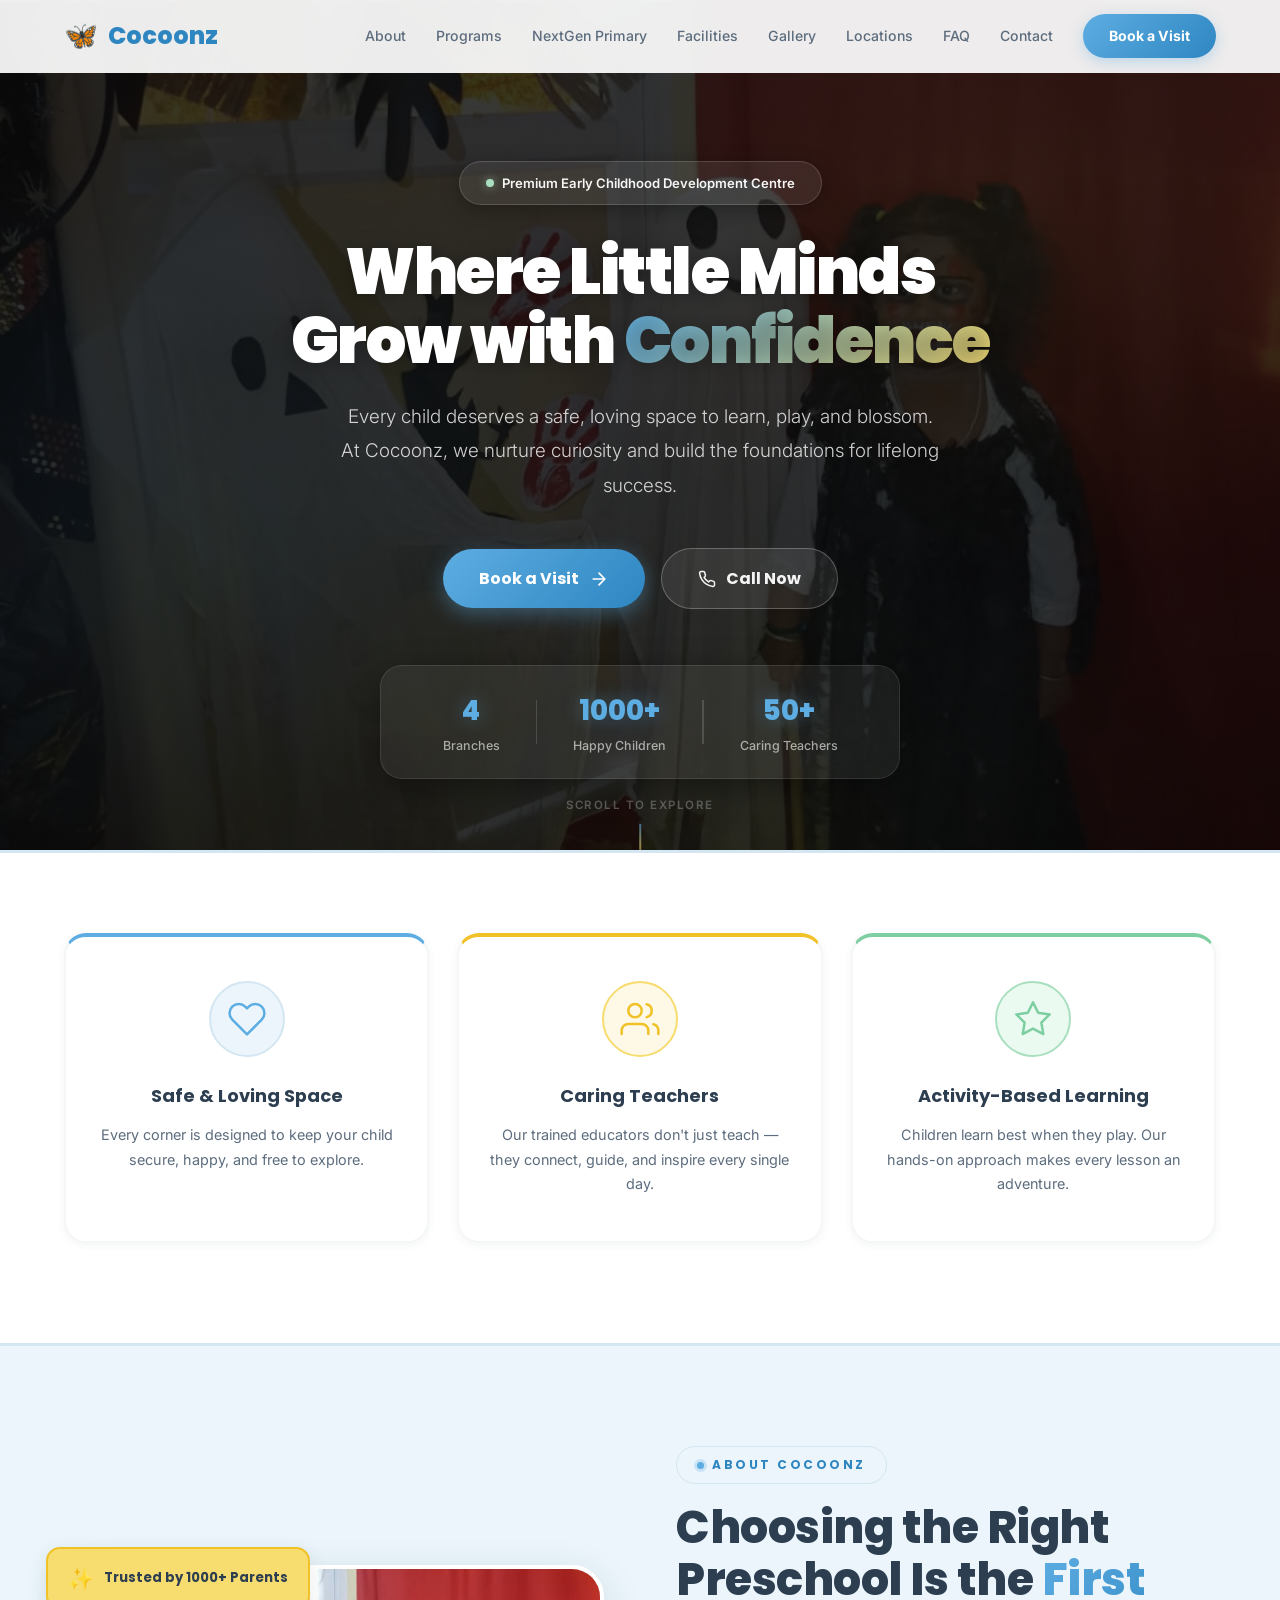
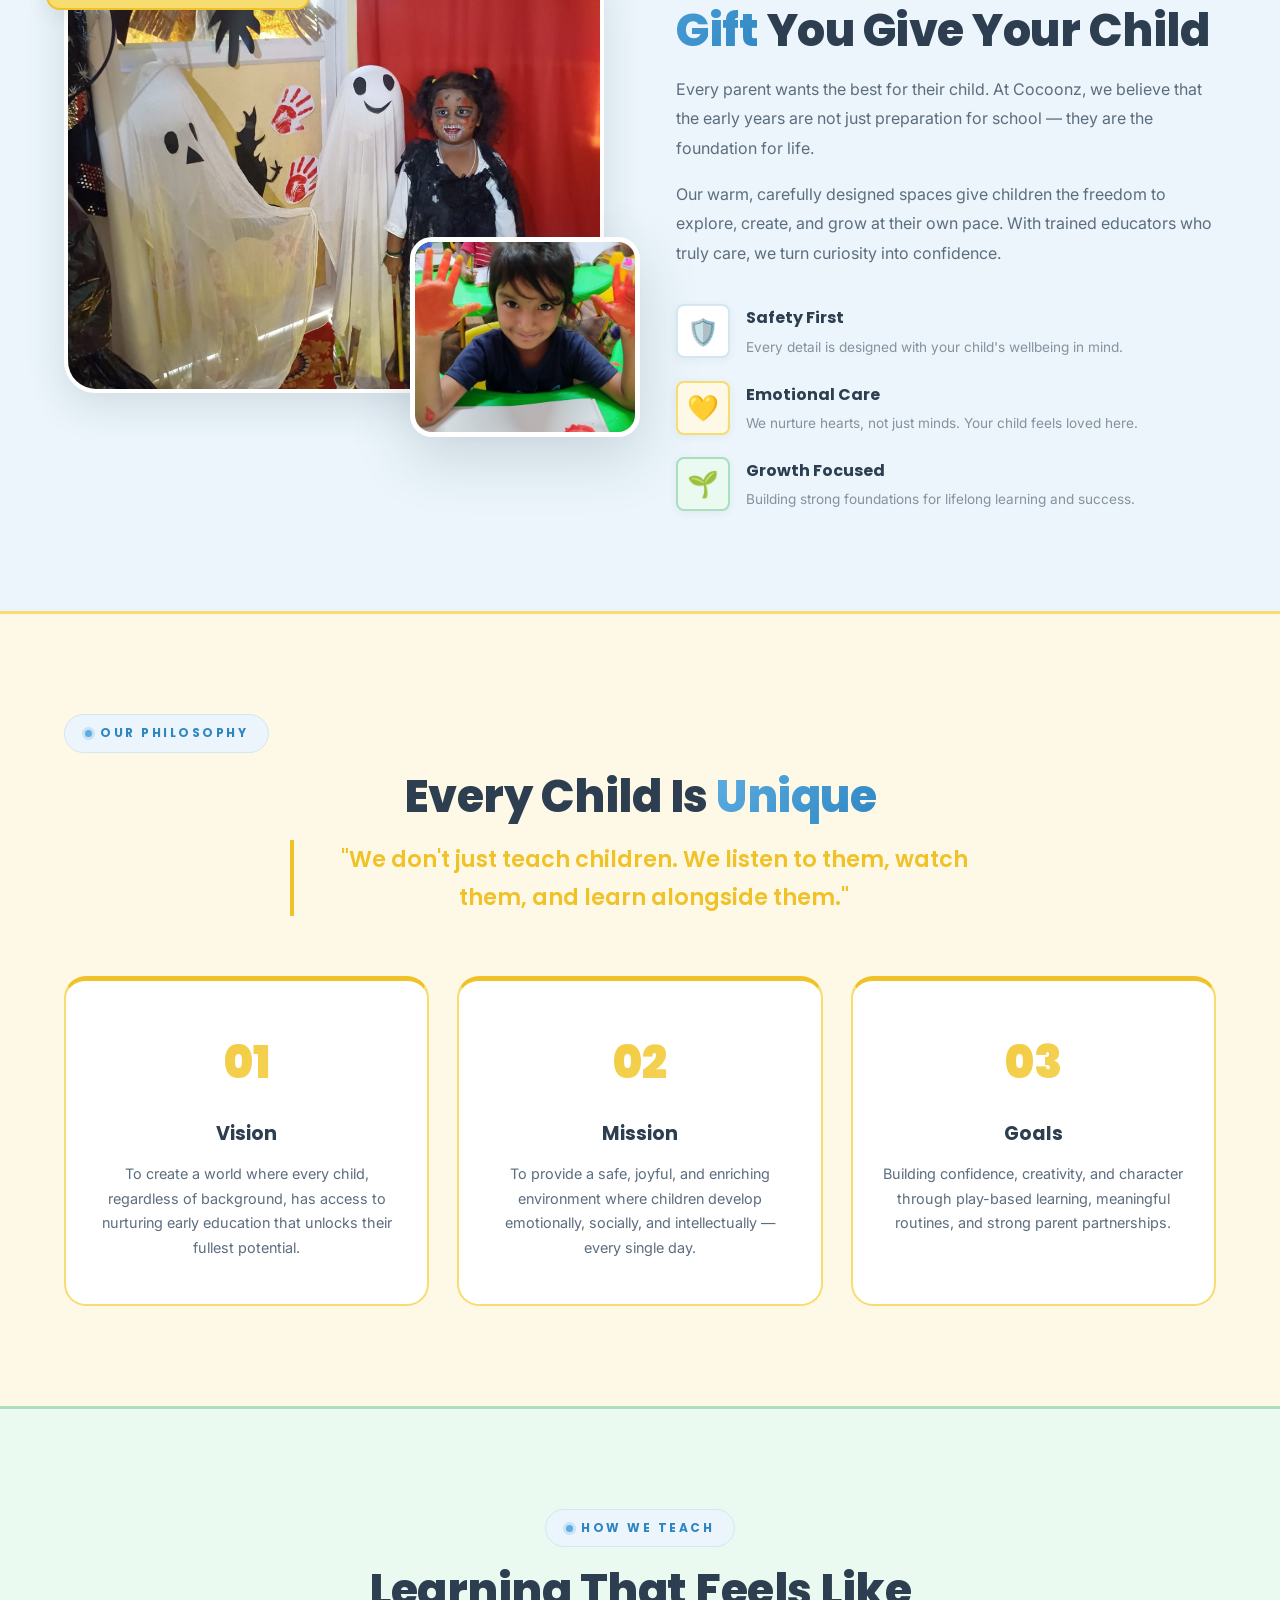
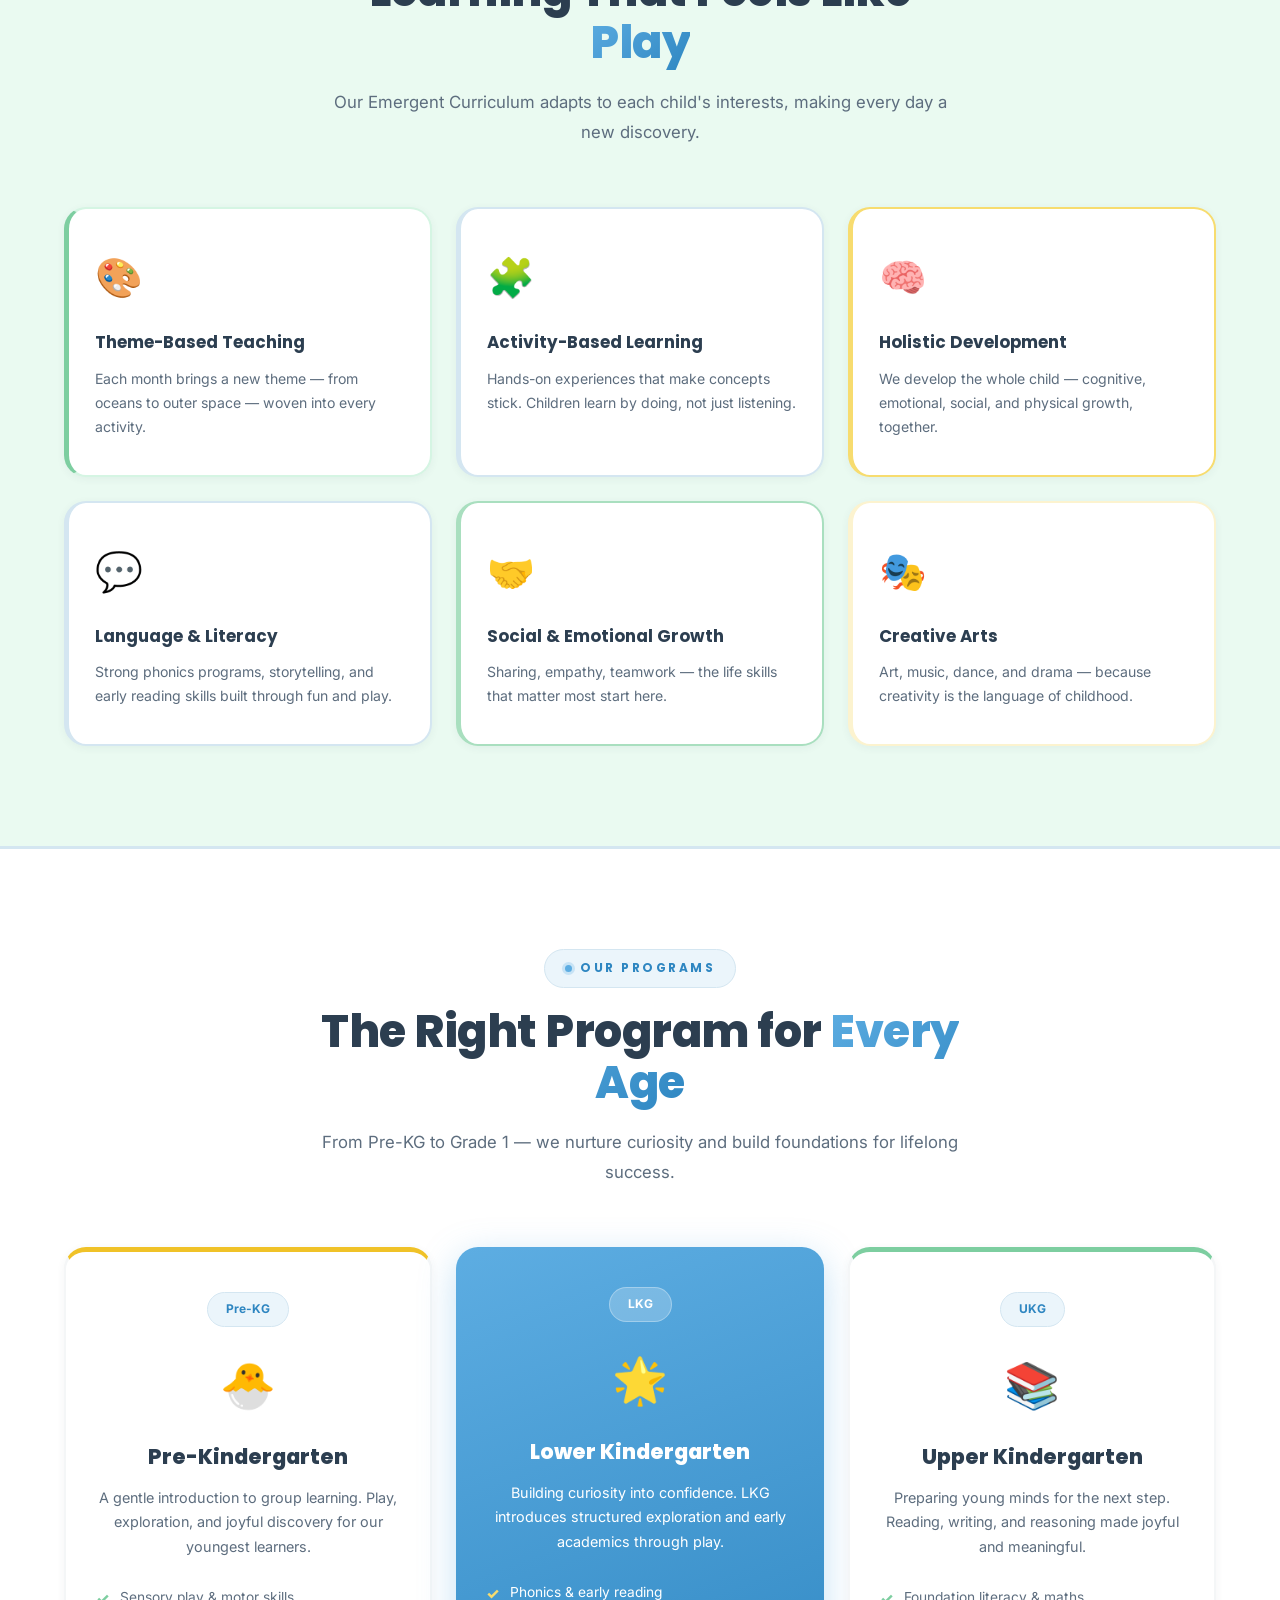
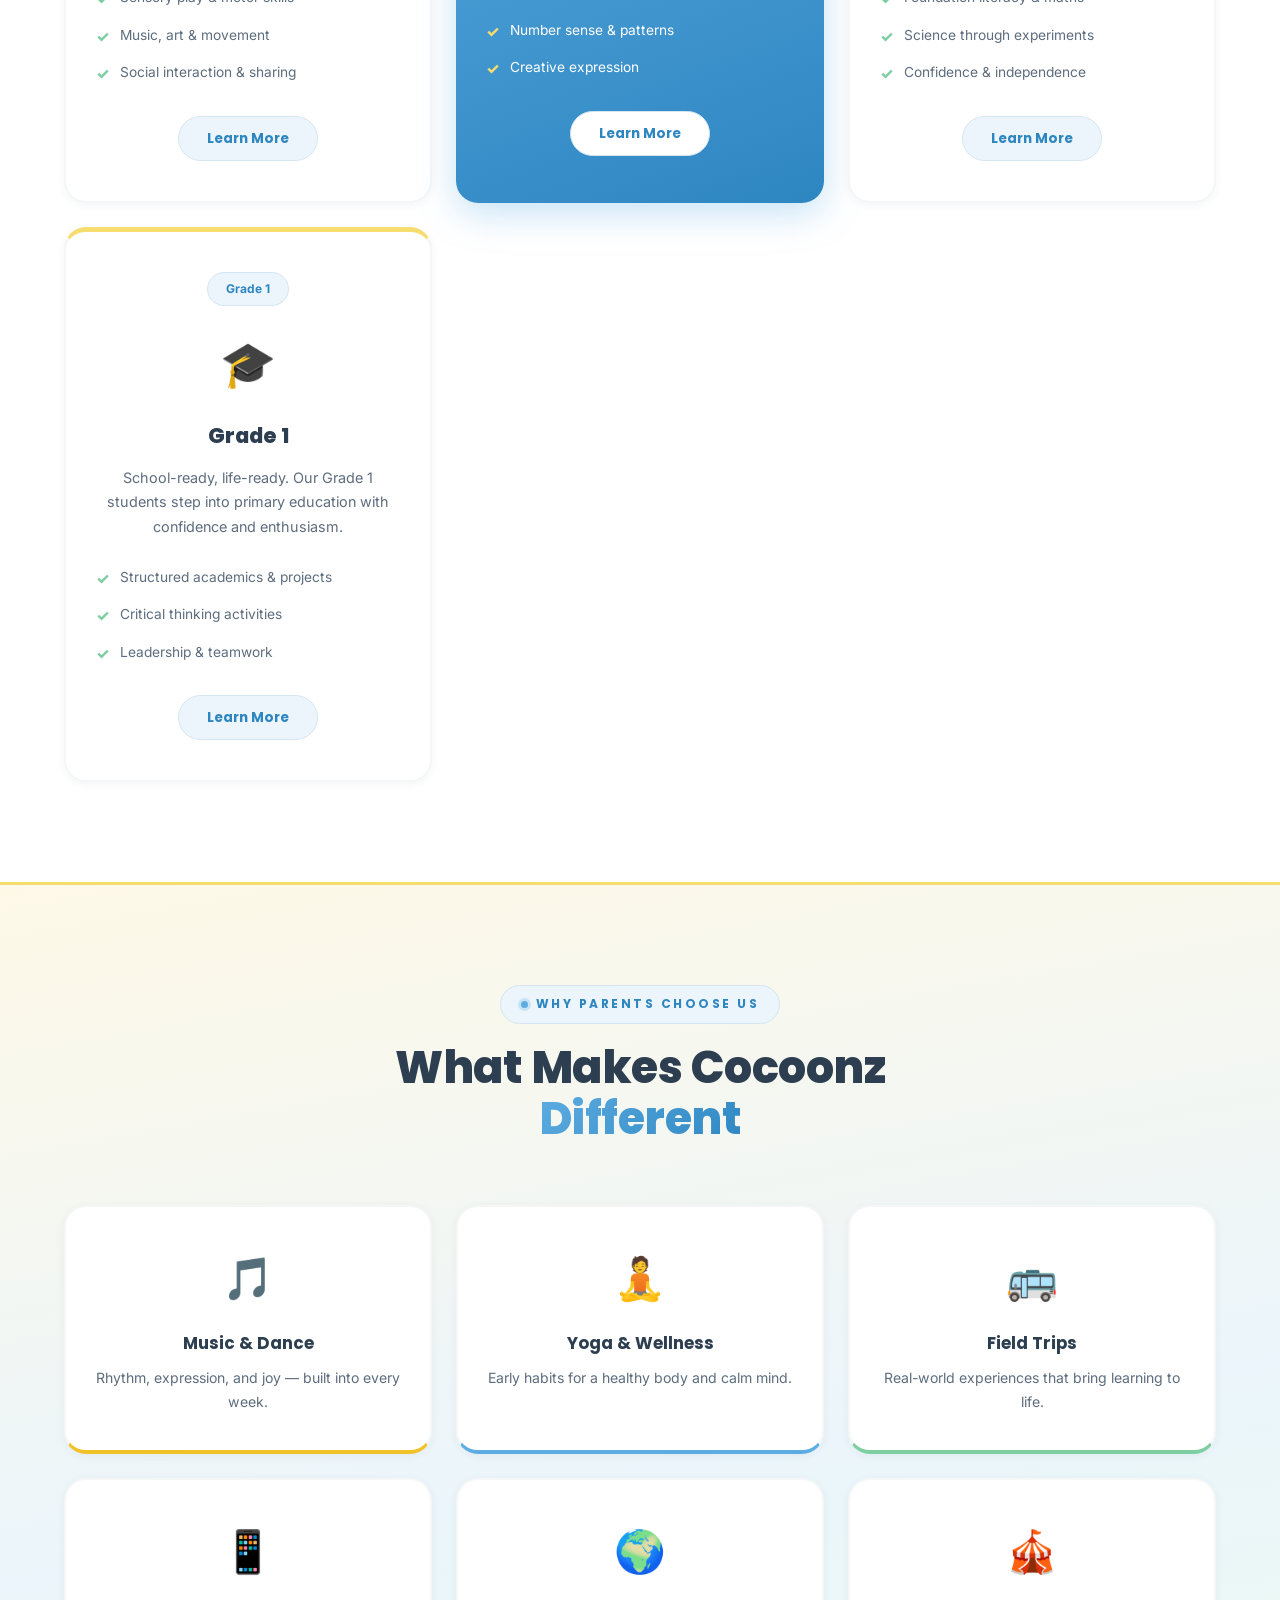
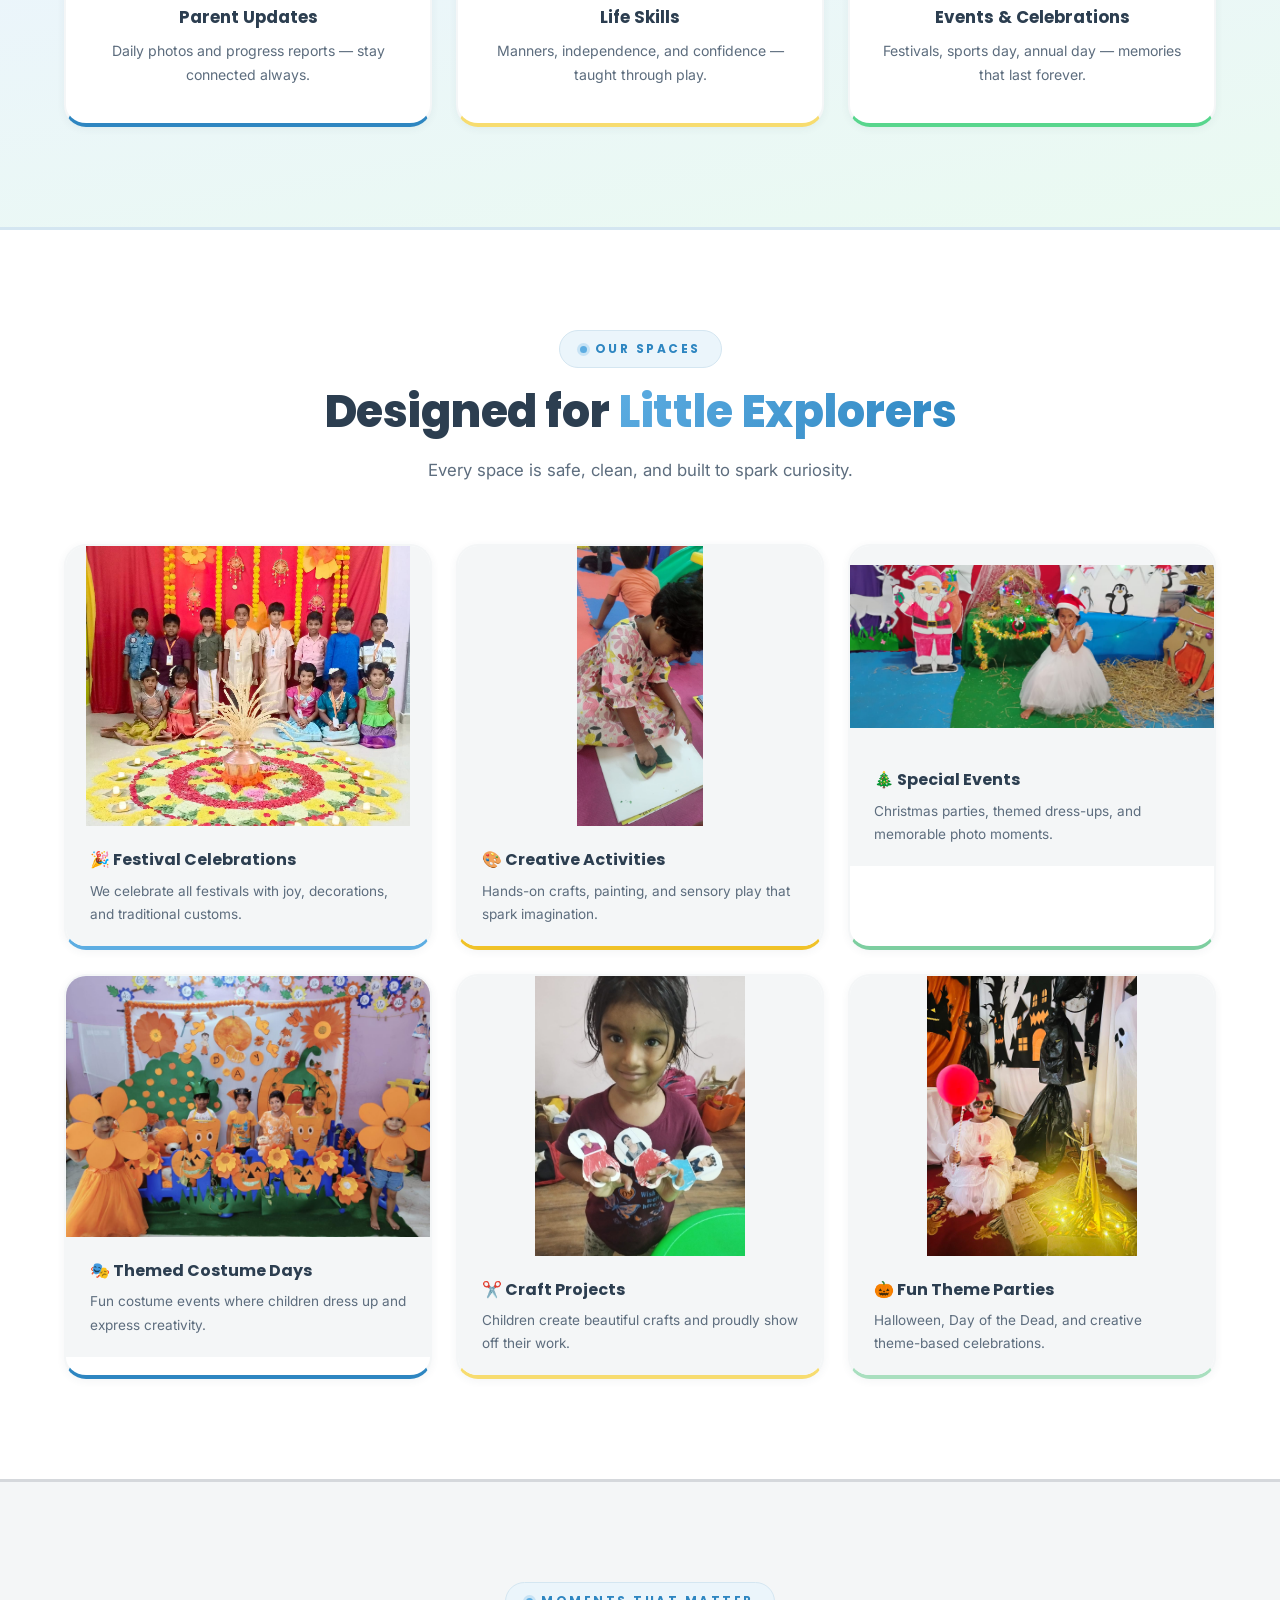
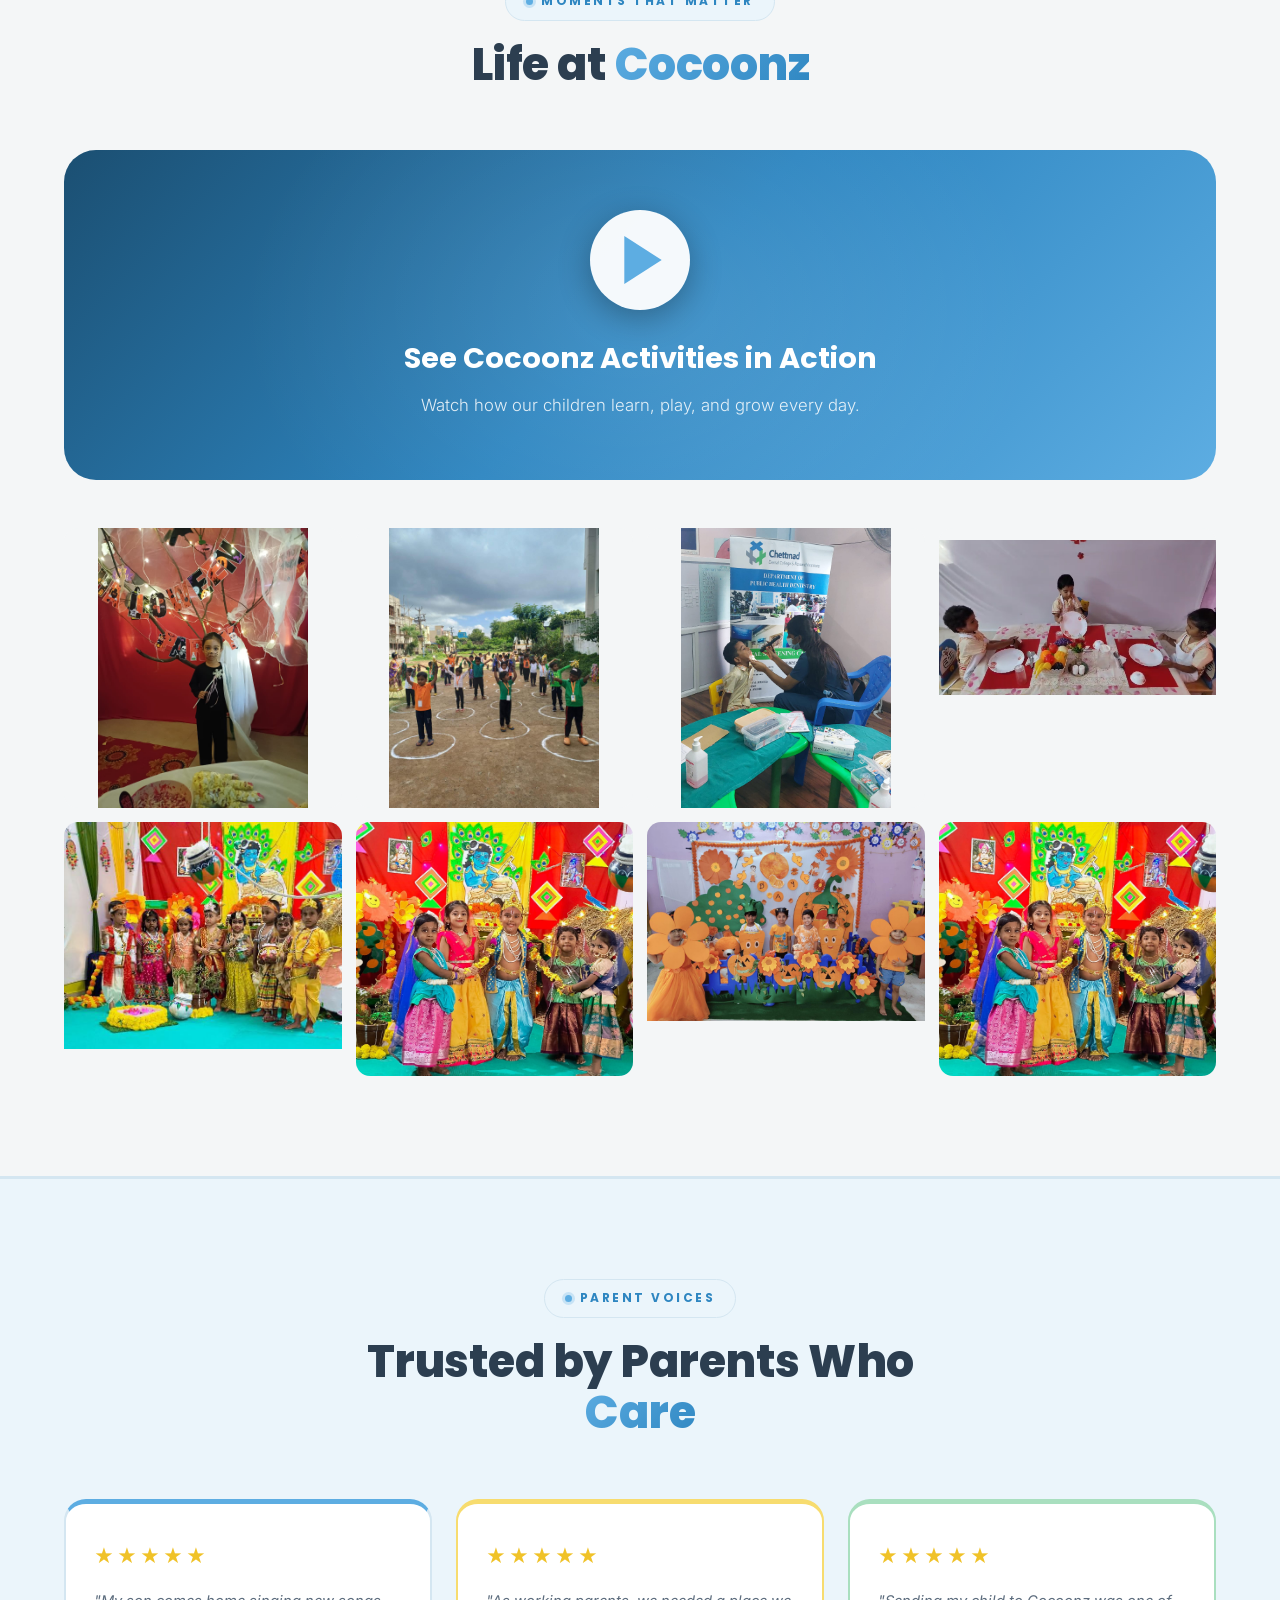
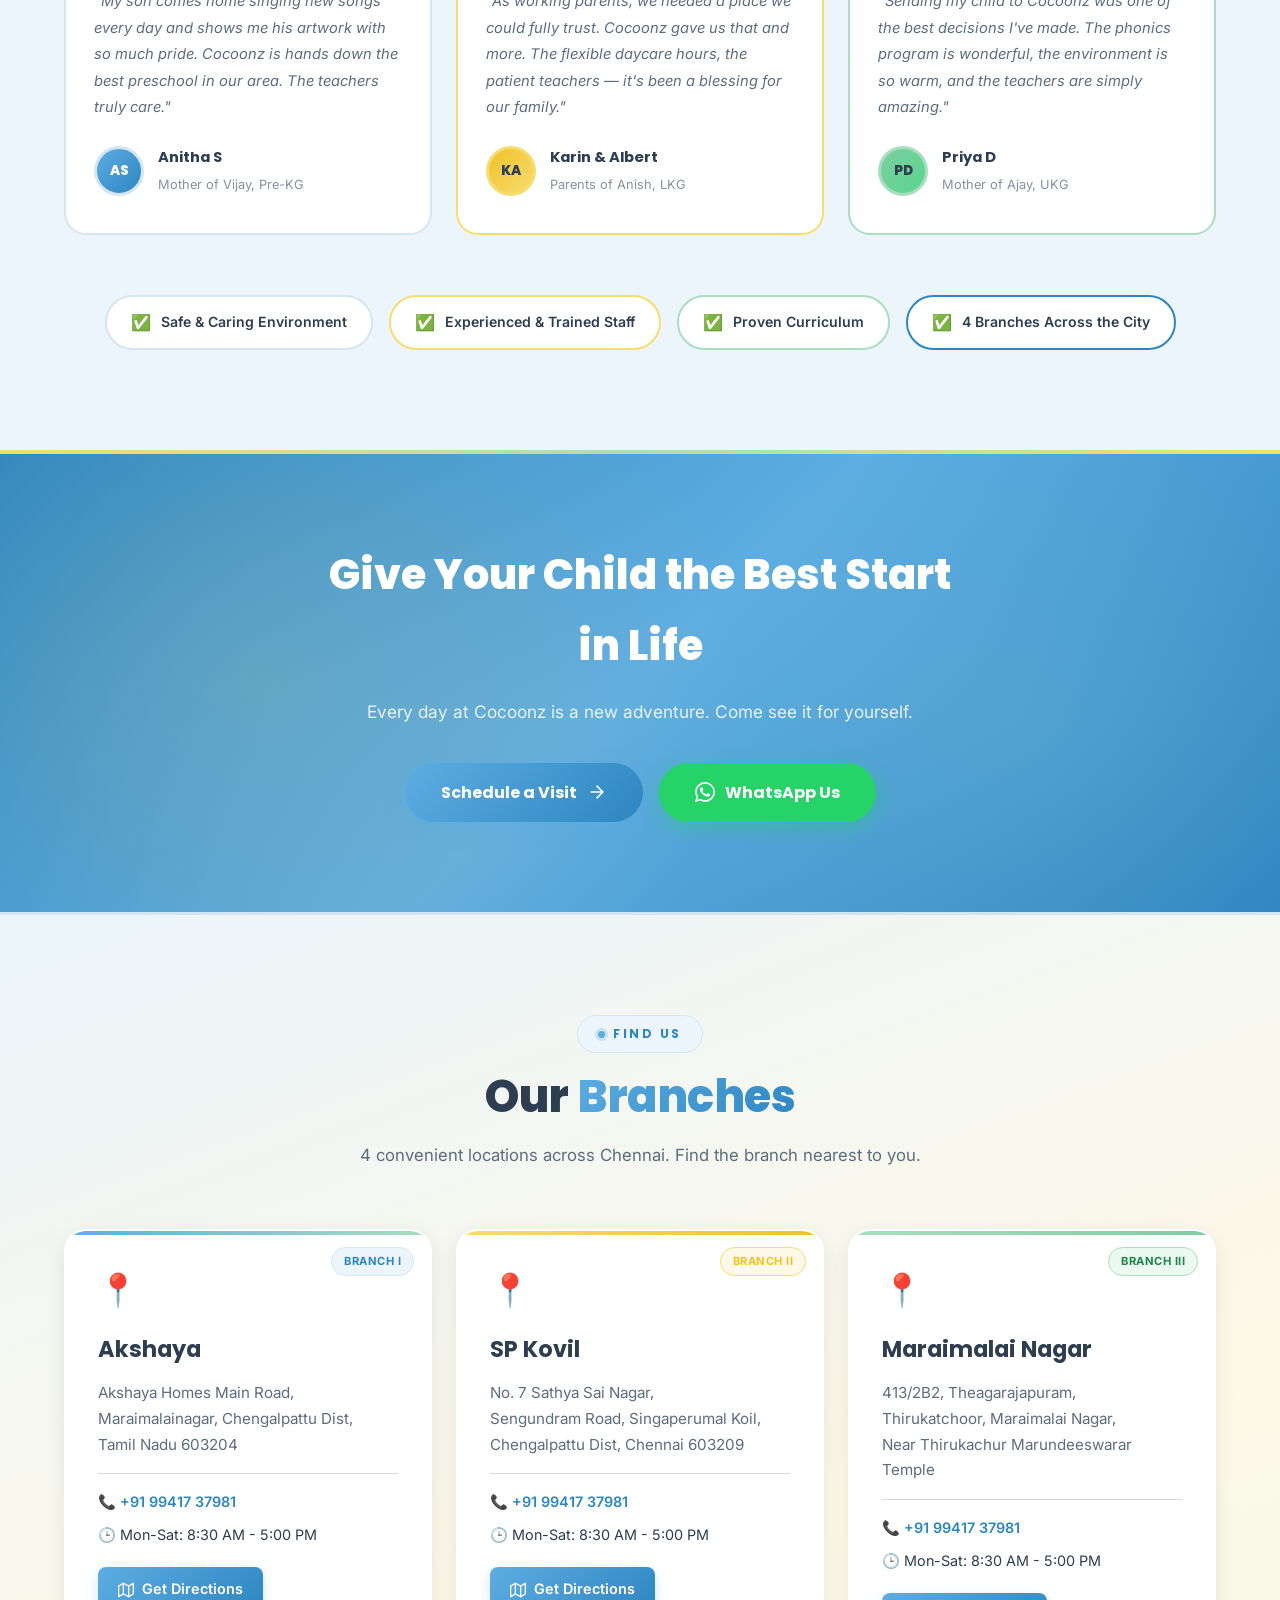
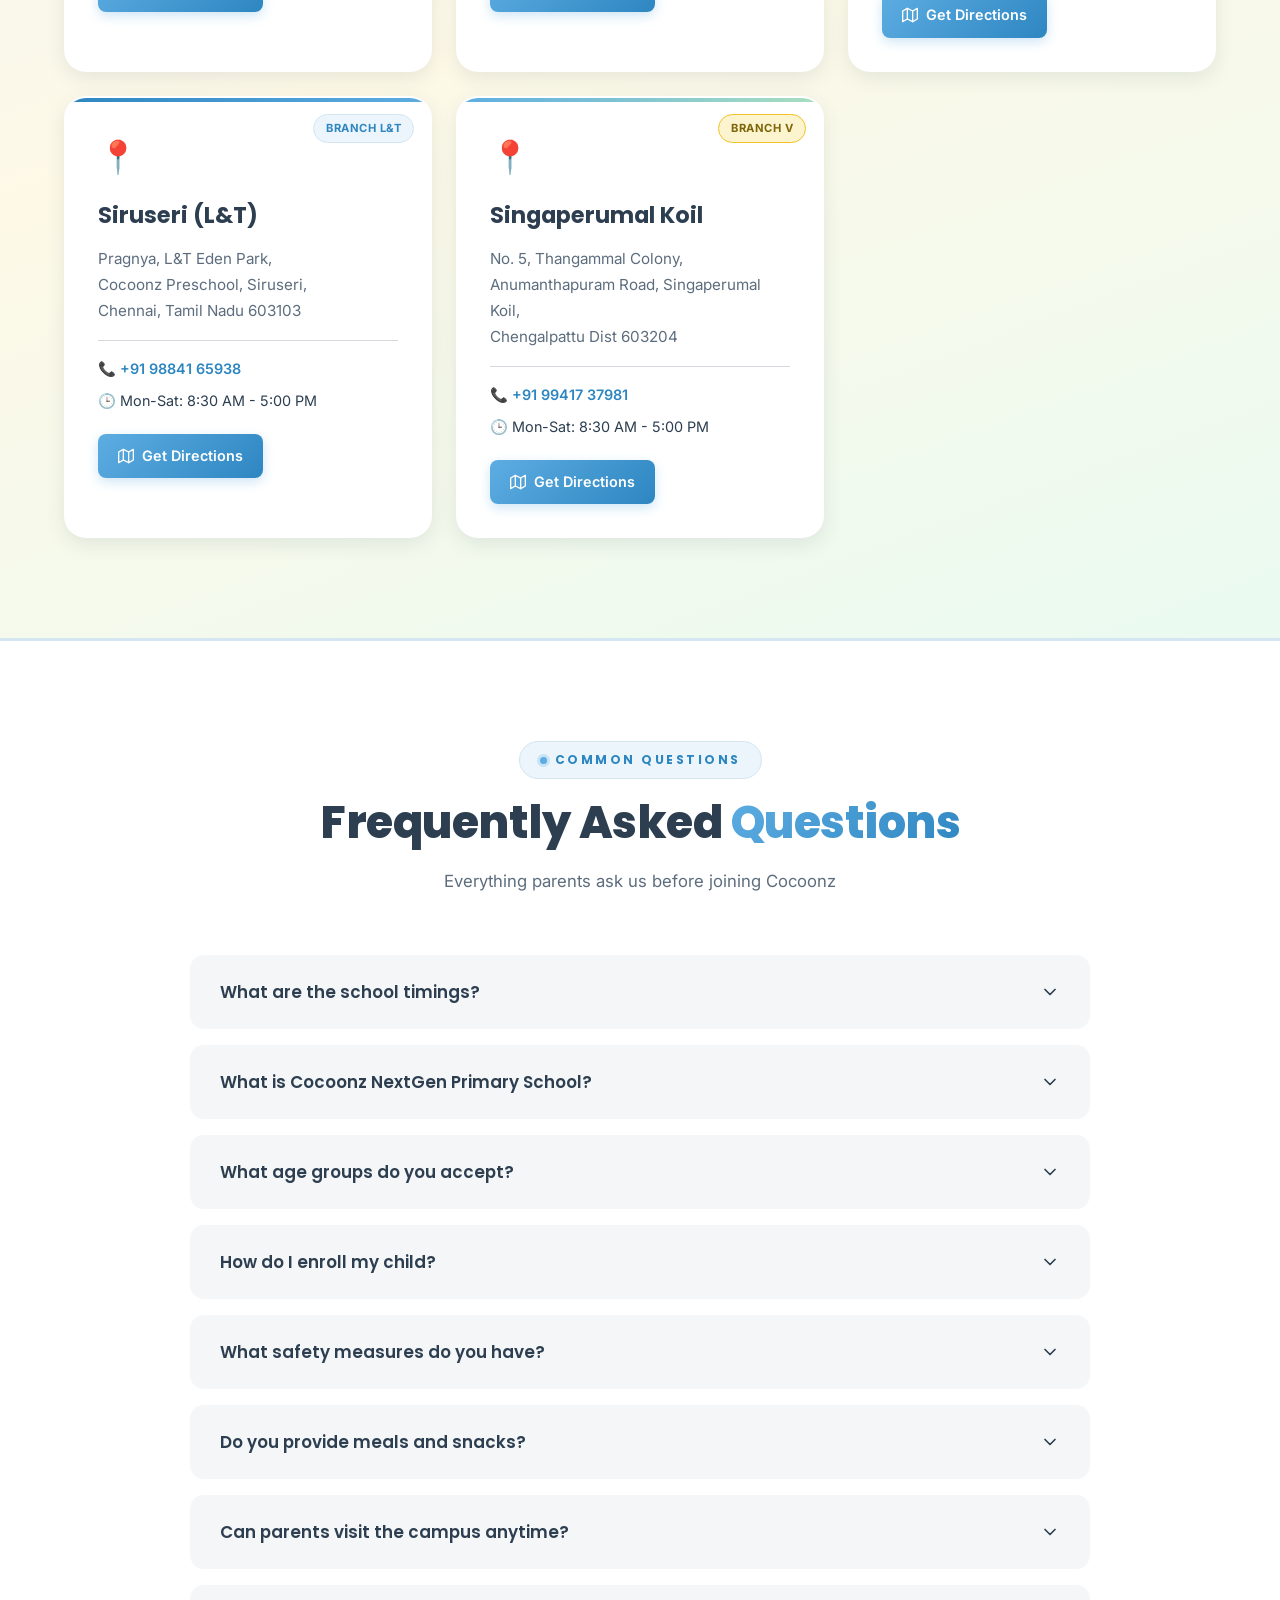
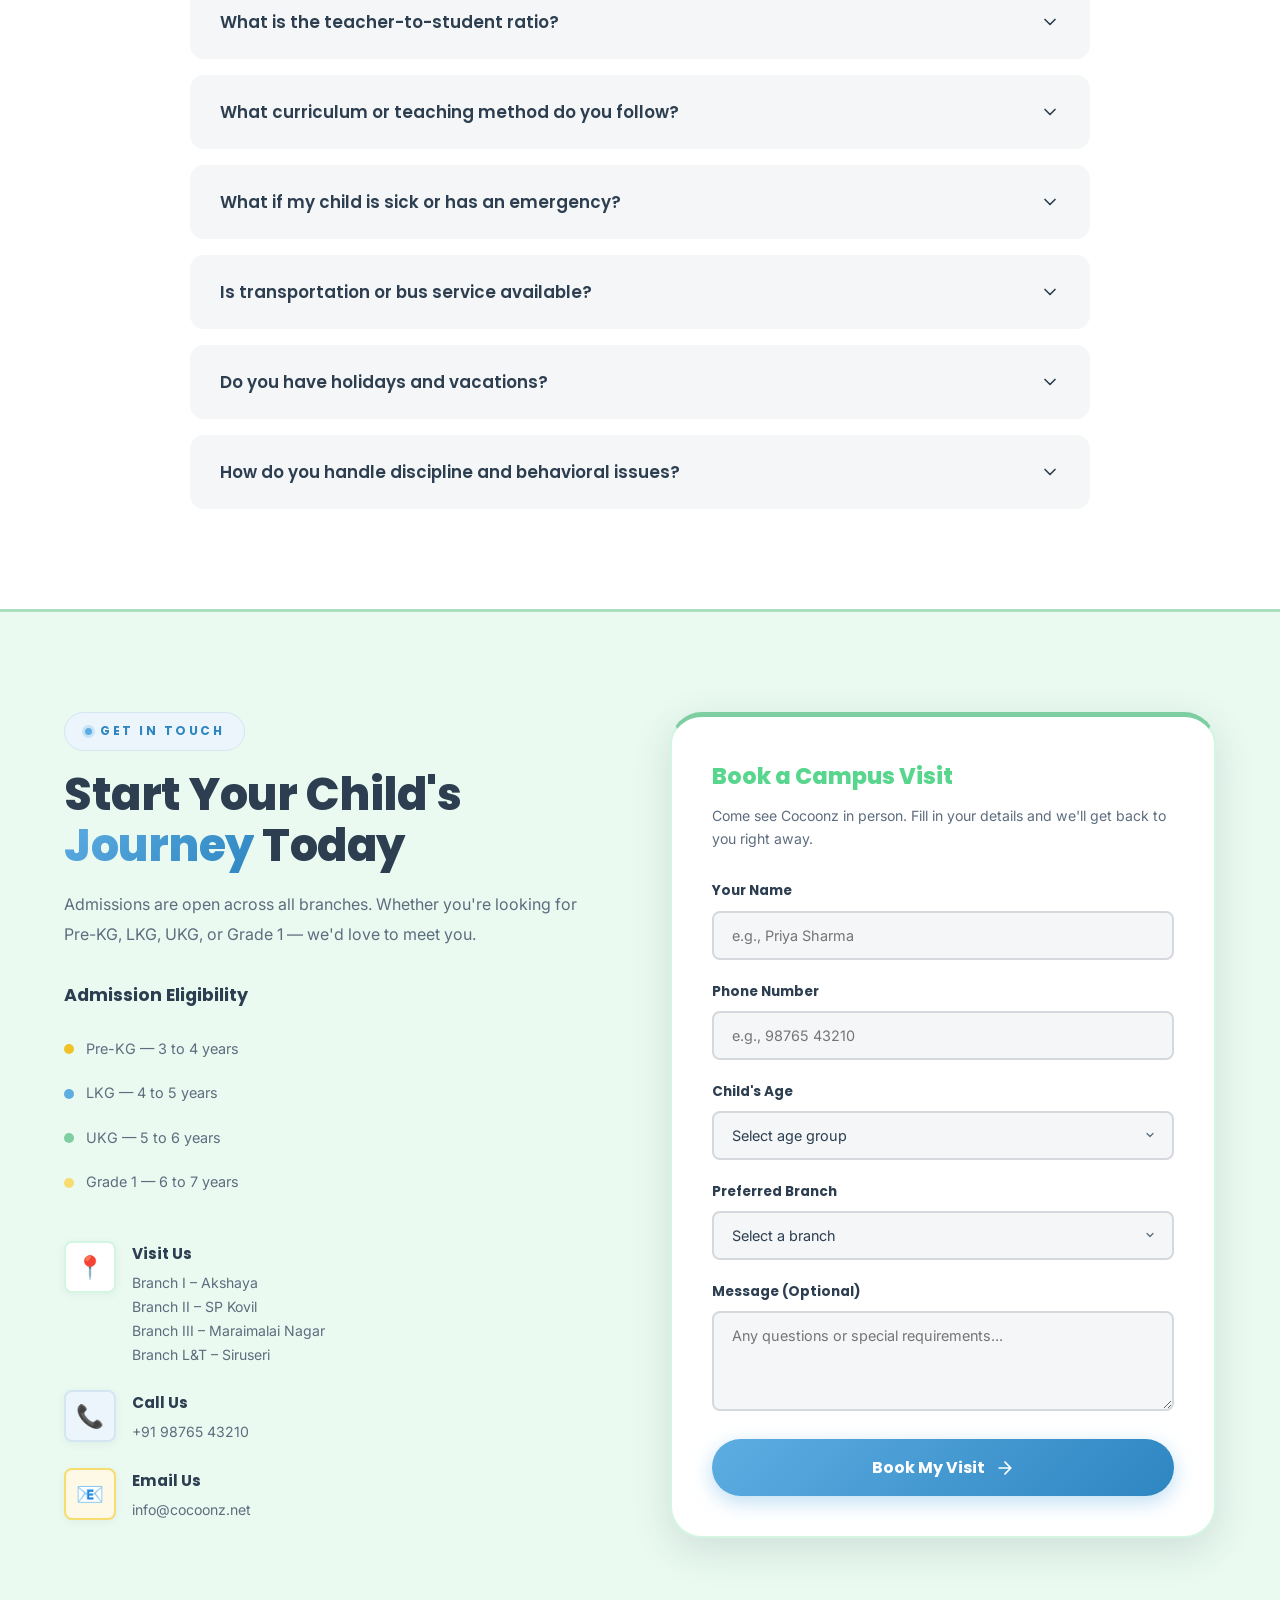
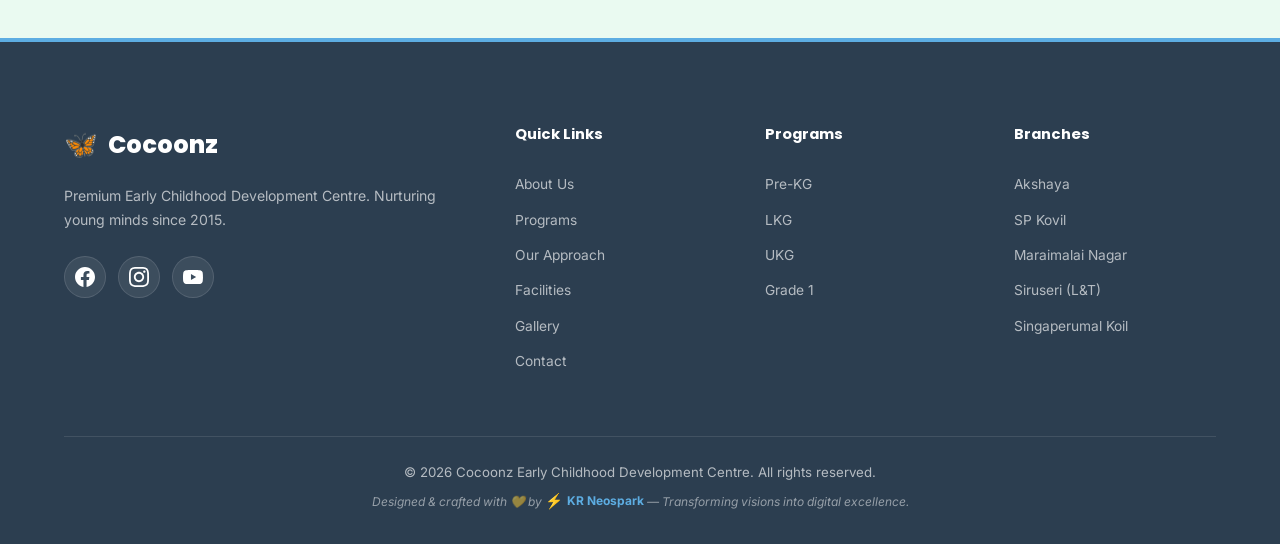
==== website/index.html @ 352bf01b "Initial commit: Cocoonz website" ====
<!DOCTYPE html>
<html lang="en">
<head>
    <meta charset="UTF-8">
    <meta name="viewport" content="width=device-width, initial-scale=1.0">
    <meta name="description" content="Cocoonz — Premium Early Childhood Development Centre. Where little minds grow with confidence. Pre-KG, LKG, UKG & Grade 1.">
    <title>Cocoonz — Premium Early Childhood Development Centre</title>

    <!-- Google Fonts -->
    <link rel="preconnect" href="https://fonts.googleapis.com">
    <link rel="preconnect" href="https://fonts.gstatic.com" crossorigin>
    <link href="https://fonts.googleapis.com/css2?family=Poppins:wght@400;500;600;700;800&family=Inter:wght@300;400;500;600&display=swap" rel="stylesheet">

    <!-- CSS -->
    <link rel="stylesheet" href="css/style.css">

    <!-- Favicon -->
    <link rel="icon" type="image/svg+xml" href="data:image/svg+xml,<svg xmlns='http://www.w3.org/2000/svg' viewBox='0 0 100 100'><text y='.9em' font-size='90'>🦋</text></svg>">
</head>
<body>

    <!-- ========== STICKY HEADER ========== -->
    <header class="header" id="header">
        <div class="container">
            <a href="#" class="logo">
                <span class="logo-icon">🦋</span>
                <span class="logo-text">Cocoonz</span>
            </a>
            <nav class="nav" id="nav">
                <a href="#about">About</a>
                <a href="#programs">Programs</a>
                <a href="nextgen.html" target="_blank">NextGen Primary</a>
                <a href="#facilities">Facilities</a>
                <a href="gallery.html">Gallery</a>
                <a href="#locations">Locations</a>
                <a href="#faq">FAQ</a>
                <a href="#contact">Contact</a>
                <a href="#contact" class="nav-cta">Book a Visit</a>
            </nav>
            <button class="menu-toggle" id="menuToggle" aria-label="Toggle menu">
                <span></span>
                <span></span>
                <span></span>
            </button>
        </div>
    </header>

    <!-- ========== MOBILE MENU ========== -->
    <div class="mobile-menu" id="mobileMenu">
        <button class="mobile-menu-close" id="mobileMenuClose" aria-label="Close menu">&times;</button>
        <a href="#about" class="mobile-menu-link">About</a>
        <a href="#programs" class="mobile-menu-link">Programs</a>
        <a href="nextgen.html" class="mobile-menu-link">NextGen Primary</a>
        <a href="#facilities" class="mobile-menu-link">Facilities</a>
        <a href="gallery.html" class="mobile-menu-link">Gallery</a>
        <a href="#locations" class="mobile-menu-link">Locations</a>
        <a href="#faq" class="mobile-menu-link">FAQ</a>
        <a href="#contact" class="mobile-menu-link">Contact</a>
        <a href="#contact" class="mobile-menu-cta">Book a Visit</a>
    </div>

    <!-- ========== HERO SECTION ========== -->
    <section class="hero" id="hero">
        <video class="hero-video" autoplay muted loop playsinline poster="images/1b7d0c11-d09f-4694-b3b4-3836959df83f.jpg">
            <source src="images/cocoonz.mp4" type="video/mp4">
        </video>
        <div class="hero-overlay"></div>
        <div class="hero-content">
            <div class="hero-badge">
                <span class="hero-badge-dot"></span>
                Premium Early Childhood Development Centre
            </div>
            <h1 class="hero-title">
                Where Little Minds<br>
                Grow with <span class="highlight">Confidence</span>
            </h1>
            <p class="hero-subtitle">
                Every child deserves a safe, loving space to learn, play, and blossom.
                At Cocoonz, we nurture curiosity and build the foundations for lifelong success.
            </p>
            <div class="hero-ctas">
                <a href="#contact" class="btn btn-primary btn-lg">
                    <span>Book a Visit</span>
                    <svg width="20" height="20" viewBox="0 0 24 24" fill="none" stroke="currentColor" stroke-width="2" stroke-linecap="round" stroke-linejoin="round"><path d="M5 12h14M12 5l7 7-7 7"/></svg>
                </a>
                <a href="tel:+919876543210" class="btn btn-outline btn-lg">
                    <svg width="18" height="18" viewBox="0 0 24 24" fill="none" stroke="currentColor" stroke-width="2" stroke-linecap="round" stroke-linejoin="round"><path d="M22 16.92v3a2 2 0 0 1-2.18 2 19.79 19.79 0 0 1-8.63-3.07 19.5 19.5 0 0 1-6-6 19.79 19.79 0 0 1-3.07-8.67A2 2 0 0 1 4.11 2h3a2 2 0 0 1 2 1.72c.127.96.361 1.903.7 2.81a2 2 0 0 1-.45 2.11L8.09 9.91a16 16 0 0 0 6 6l1.27-1.27a2 2 0 0 1 2.11-.45c.907.339 1.85.573 2.81.7A2 2 0 0 1 22 16.92z"/></svg>
                    <span>Call Now</span>
                </a>
            </div>
            <div class="hero-stats">
                <div class="hero-stat">
                    <span class="hero-stat-number">4</span>
                    <span class="hero-stat-label">Branches</span>
                </div>
                <div class="hero-stat-divider"></div>
                <div class="hero-stat">
                    <span class="hero-stat-number">1000+</span>
                    <span class="hero-stat-label">Happy Children</span>
                </div>
                <div class="hero-stat-divider"></div>
                <div class="hero-stat">
                    <span class="hero-stat-number">50+</span>
                    <span class="hero-stat-label">Caring Teachers</span>
                </div>
            </div>
        </div>
        <div class="hero-scroll">
            <span>Scroll to explore</span>
            <div class="hero-scroll-line"></div>
        </div>
    </section>

    <!-- ========== TRUST SECTION ========== -->
    <section class="trust" id="trust">
        <div class="container">
            <div class="trust-grid">
                <div class="trust-card" data-animate>
                    <div class="trust-icon">
                        <svg width="40" height="40" viewBox="0 0 24 24" fill="none" stroke="currentColor" stroke-width="1.5" stroke-linecap="round" stroke-linejoin="round"><path d="M20.84 4.61a5.5 5.5 0 0 0-7.78 0L12 5.67l-1.06-1.06a5.5 5.5 0 0 0-7.78 7.78l1.06 1.06L12 21.23l7.78-7.78 1.06-1.06a5.5 5.5 0 0 0 0-7.78z"/></svg>
                    </div>
                    <h3>Safe & Loving Space</h3>
                    <p>Every corner is designed to keep your child secure, happy, and free to explore.</p>
                </div>
                <div class="trust-card" data-animate>
                    <div class="trust-icon">
                        <svg width="40" height="40" viewBox="0 0 24 24" fill="none" stroke="currentColor" stroke-width="1.5" stroke-linecap="round" stroke-linejoin="round"><path d="M17 21v-2a4 4 0 0 0-4-4H5a4 4 0 0 0-4 4v2"/><circle cx="9" cy="7" r="4"/><path d="M23 21v-2a4 4 0 0 0-3-3.87"/><path d="M16 3.13a4 4 0 0 1 0 7.75"/></svg>
                    </div>
                    <h3>Caring Teachers</h3>
                    <p>Our trained educators don't just teach — they connect, guide, and inspire every single day.</p>
                </div>
                <div class="trust-card" data-animate>
                    <div class="trust-icon">
                        <svg width="40" height="40" viewBox="0 0 24 24" fill="none" stroke="currentColor" stroke-width="1.5" stroke-linecap="round" stroke-linejoin="round"><polygon points="12 2 15.09 8.26 22 9.27 17 14.14 18.18 21.02 12 17.77 5.82 21.02 7 14.14 2 9.27 8.91 8.26 12 2"/></svg>
                    </div>
                    <h3>Activity-Based Learning</h3>
                    <p>Children learn best when they play. Our hands-on approach makes every lesson an adventure.</p>
                </div>
            </div>
        </div>
    </section>

    <!-- ========== ABOUT SECTION ========== -->
    <section class="about" id="about">
        <div class="container">
            <div class="about-grid">
                <div class="about-images" data-animate>
                    <div class="about-image-main">
                        <img src="images/1b7d0c11-d09f-4694-b3b4-3836959df83f.jpg" alt="Children learning at Cocoonz" loading="lazy">
                    </div>
                    <div class="about-image-secondary">
                        <img src="images/43e9635f-a0e6-48cf-9adc-93765c4d7c3e.jpg" alt="Happy children playing" loading="lazy">
                    </div>
                    <div class="about-badge">
                        <span class="about-badge-icon">✨</span>
                        <span>Trusted by 1000+ Parents</span>
                    </div>
                </div>
                <div class="about-content" data-animate>
                    <div class="section-label">About Cocoonz</div>
                    <h2 class="section-title">Choosing the Right Preschool Is the <span class="highlight">First Gift</span> You Give Your Child</h2>
                    <p class="about-text">
                        Every parent wants the best for their child. At Cocoonz, we believe that the early years are not just preparation for school — they are the foundation for life.
                    </p>
                    <p class="about-text">
                        Our warm, carefully designed spaces give children the freedom to explore, create, and grow at their own pace. With trained educators who truly care, we turn curiosity into confidence.
                    </p>
                    <div class="about-values">
                        <div class="about-value">
                            <div class="about-value-icon">🛡️</div>
                            <div>
                                <h4>Safety First</h4>
                                <p>Every detail is designed with your child's wellbeing in mind.</p>
                            </div>
                        </div>
                        <div class="about-value">
                            <div class="about-value-icon">💛</div>
                            <div>
                                <h4>Emotional Care</h4>
                                <p>We nurture hearts, not just minds. Your child feels loved here.</p>
                            </div>
                        </div>
                        <div class="about-value">
                            <div class="about-value-icon">🌱</div>
                            <div>
                                <h4>Growth Focused</h4>
                                <p>Building strong foundations for lifelong learning and success.</p>
                            </div>
                        </div>
                    </div>
                </div>
            </div>
        </div>
    </section>

    <!-- ========== PHILOSOPHY SECTION ========== -->
    <section class="philosophy" id="philosophy">
        <div class="container">
            <div class="philosophy-content" data-animate>
                <div class="section-label text-center">Our Philosophy</div>
                <h2 class="section-title text-center">Every Child Is <span class="highlight">Unique</span></h2>
                <p class="philosophy-quote">
                    "We don't just teach children. We listen to them, watch them, and learn alongside them."
                </p>
                <div class="philosophy-pillars">
                    <div class="philosophy-pillar">
                        <div class="pillar-number">01</div>
                        <h4>Vision</h4>
                        <p>To create a world where every child, regardless of background, has access to nurturing early education that unlocks their fullest potential.</p>
                    </div>
                    <div class="philosophy-pillar">
                        <div class="pillar-number">02</div>
                        <h4>Mission</h4>
                        <p>To provide a safe, joyful, and enriching environment where children develop emotionally, socially, and intellectually — every single day.</p>
                    </div>
                    <div class="philosophy-pillar">
                        <div class="pillar-number">03</div>
                        <h4>Goals</h4>
                        <p>Building confidence, creativity, and character through play-based learning, meaningful routines, and strong parent partnerships.</p>
                    </div>
                </div>
            </div>
        </div>
    </section>

    <!-- ========== LEARNING APPROACH ========== -->
    <section class="approach" id="approach">
        <div class="container">
            <div class="approach-header" data-animate>
                <div class="section-label">How We Teach</div>
                <h2 class="section-title">Learning That Feels Like <span class="highlight">Play</span></h2>
                <p class="approach-subtitle">
                    Our Emergent Curriculum adapts to each child's interests, making every day a new discovery.
                </p>
            </div>
            <div class="approach-grid">
                <div class="approach-card" data-animate>
                    <div class="approach-card-icon">🎨</div>
                    <h4>Theme-Based Teaching</h4>
                    <p>Each month brings a new theme — from oceans to outer space — woven into every activity.</p>
                </div>
                <div class="approach-card" data-animate>
                    <div class="approach-card-icon">🧩</div>
                    <h4>Activity-Based Learning</h4>
                    <p>Hands-on experiences that make concepts stick. Children learn by doing, not just listening.</p>
                </div>
                <div class="approach-card" data-animate>
                    <div class="approach-card-icon">🧠</div>
                    <h4>Holistic Development</h4>
                    <p>We develop the whole child — cognitive, emotional, social, and physical growth, together.</p>
                </div>
                <div class="approach-card" data-animate>
                    <div class="approach-card-icon">💬</div>
                    <h4>Language & Literacy</h4>
                    <p>Strong phonics programs, storytelling, and early reading skills built through fun and play.</p>
                </div>
                <div class="approach-card" data-animate>
                    <div class="approach-card-icon">🤝</div>
                    <h4>Social & Emotional Growth</h4>
                    <p>Sharing, empathy, teamwork — the life skills that matter most start here.</p>
                </div>
                <div class="approach-card" data-animate>
                    <div class="approach-card-icon">🎭</div>
                    <h4>Creative Arts</h4>
                    <p>Art, music, dance, and drama — because creativity is the language of childhood.</p>
                </div>
            </div>
        </div>
    </section>

    <!-- ========== PROGRAMS SECTION ========== -->
    <section class="programs" id="programs">
        <div class="container">
            <div class="programs-header" data-animate>
                <div class="section-label">Our Programs</div>
                <h2 class="section-title">The Right Program for <span class="highlight">Every Age</span></h2>
                <p class="programs-subtitle">
                    From Pre-KG to Grade 1 — we nurture curiosity and build foundations for lifelong success.
                </p>
            </div>
            <div class="programs-grid">
                <div class="program-card" data-animate>
                    <div class="program-badge">Pre-KG</div>
                    <div class="program-icon">🐣</div>
                    <h3>Pre-Kindergarten</h3>
                    <p>A gentle introduction to group learning. Play, exploration, and joyful discovery for our youngest learners.</p>
                    <ul class="program-features">
                        <li>Sensory play & motor skills</li>
                        <li>Music, art & movement</li>
                        <li>Social interaction & sharing</li>
                    </ul>
                    <a href="#contact" class="program-cta">Learn More</a>
                </div>
                <div class="program-card featured" data-animate>
                    <div class="program-badge">LKG</div>
                    <div class="program-icon">🌟</div>
                    <h3>Lower Kindergarten</h3>
                    <p>Building curiosity into confidence. LKG introduces structured exploration and early academics through play.</p>
                    <ul class="program-features">
                        <li>Phonics & early reading</li>
                        <li>Number sense & patterns</li>
                        <li>Creative expression</li>
                    </ul>
                    <a href="#contact" class="program-cta">Learn More</a>
                </div>
                <div class="program-card" data-animate>
                    <div class="program-badge">UKG</div>
                    <div class="program-icon">📚</div>
                    <h3>Upper Kindergarten</h3>
                    <p>Preparing young minds for the next step. Reading, writing, and reasoning made joyful and meaningful.</p>
                    <ul class="program-features">
                        <li>Foundation literacy & maths</li>
                        <li>Science through experiments</li>
                        <li>Confidence & independence</li>
                    </ul>
                    <a href="#contact" class="program-cta">Learn More</a>
                </div>
                <div class="program-card" data-animate>
                    <div class="program-badge">Grade 1</div>
                    <div class="program-icon">🎓</div>
                    <h3>Grade 1</h3>
                    <p>School-ready, life-ready. Our Grade 1 students step into primary education with confidence and enthusiasm.</p>
                    <ul class="program-features">
                        <li>Structured academics & projects</li>
                        <li>Critical thinking activities</li>
                        <li>Leadership & teamwork</li>
                    </ul>
                    <a href="#contact" class="program-cta">Learn More</a>
                </div>
            </div>
        </div>
    </section>

    <!-- ========== WHAT MAKES US DIFFERENT ========== -->
    <section class="different" id="different">
        <div class="container">
            <div class="different-header" data-animate>
                <div class="section-label">Why Parents Choose Us</div>
                <h2 class="section-title">What Makes Cocoonz <span class="highlight">Different</span></h2>
            </div>
            <div class="different-grid">
                <div class="different-card" data-animate>
                    <div class="different-card-icon">🎵</div>
                    <h4>Music & Dance</h4>
                    <p>Rhythm, expression, and joy — built into every week.</p>
                </div>
                <div class="different-card" data-animate>
                    <div class="different-card-icon">🧘</div>
                    <h4>Yoga & Wellness</h4>
                    <p>Early habits for a healthy body and calm mind.</p>
                </div>
                <div class="different-card" data-animate>
                    <div class="different-card-icon">🚌</div>
                    <h4>Field Trips</h4>
                    <p>Real-world experiences that bring learning to life.</p>
                </div>
                <div class="different-card" data-animate>
                    <div class="different-card-icon">📱</div>
                    <h4>Parent Updates</h4>
                    <p>Daily photos and progress reports — stay connected always.</p>
                </div>
                <div class="different-card" data-animate>
                    <div class="different-card-icon">🌍</div>
                    <h4>Life Skills</h4>
                    <p>Manners, independence, and confidence — taught through play.</p>
                </div>
                <div class="different-card" data-animate>
                    <div class="different-card-icon">🎪</div>
                    <h4>Events & Celebrations</h4>
                    <p>Festivals, sports day, annual day — memories that last forever.</p>
                </div>
            </div>
        </div>
    </section>

    <!-- ========== FACILITIES SECTION ========== -->
    <section class="facilities" id="facilities">
        <div class="container">
            <div class="facilities-header" data-animate>
                <div class="section-label">Our Spaces</div>
                <h2 class="section-title">Designed for <span class="highlight">Little Explorers</span></h2>
                <p class="facilities-subtitle">
                    Every space is safe, clean, and built to spark curiosity.
                </p>
            </div>
            <div class="facilities-grid">
                <div class="facility-card" data-animate>
                    <img src="images/579701fc-ebcf-41f5-a25c-cc0efc4a798f.jpg" alt="Festival celebration with children" loading="lazy">
                    <div class="facility-info">
                        <h4>🎉 Festival Celebrations</h4>
                        <p>We celebrate all festivals with joy, decorations, and traditional customs.</p>
                    </div>
                </div>
                <div class="facility-card" data-animate>
                    <img src="images/65705e87-95f5-45ca-b5f1-630636976a84.jpg" alt="Child doing craft activity" loading="lazy">
                    <div class="facility-info">
                        <h4>🎨 Creative Activities</h4>
                        <p>Hands-on crafts, painting, and sensory play that spark imagination.</p>
                    </div>
                </div>
                <div class="facility-card" data-animate>
                    <img src="images/8921d337-d660-41ac-96d4-4c8bdcc221be.jpg" alt="Christmas celebration" loading="lazy">
                    <div class="facility-info">
                        <h4>🎄 Special Events</h4>
                        <p>Christmas parties, themed dress-ups, and memorable photo moments.</p>
                    </div>
                </div>
                <div class="facility-card" data-animate>
                    <img src="images/919c2b18-993d-469c-91d9-0cac5f127124.jpg" alt="Children in costumes" loading="lazy">
                    <div class="facility-info">
                        <h4>🎭 Themed Costume Days</h4>
                        <p>Fun costume events where children dress up and express creativity.</p>
                    </div>
                </div>
                <div class="facility-card" data-animate>
                    <img src="images/a15ba609-1b53-4bf2-a36d-c1cb88dfdd3b.jpg" alt="Child showing craft project" loading="lazy">
                    <div class="facility-info">
                        <h4>✂️ Craft Projects</h4>
                        <p>Children create beautiful crafts and proudly show off their work.</p>
                    </div>
                </div>
                <div class="facility-card" data-animate>
                    <img src="images/997aed5f-7709-41e1-a36f-bcabf6031905.jpg" alt="Halloween celebration" loading="lazy">
                    <div class="facility-info">
                        <h4>🎃 Fun Theme Parties</h4>
                        <p>Halloween, Day of the Dead, and creative theme-based celebrations.</p>
                    </div>
                </div>
            </div>
        </div>
    </section>

    <!-- ========== GALLERY SECTION ========== -->
    <section class="gallery" id="gallery">
        <div class="container">
            <div class="gallery-header" data-animate>
                <div class="section-label">Moments That Matter</div>
                <h2 class="section-title">Life at <span class="highlight">Cocoonz</span></h2>
            </div>

            <!-- Video Showcase -->
            <div class="video-showcase" data-animate>
                <div class="video-showcase-content">
                    <div class="video-play-btn" id="videoPlayBtn">
                        <svg width="64" height="64" viewBox="0 0 24 24" fill="currentColor">
                            <polygon points="5 3 19 12 5 21 5 3"></polygon>
                        </svg>
                    </div>
                    <div class="video-showcase-text">
                        <h3>See Cocoonz Activities in Action</h3>
                        <p>Watch how our children learn, play, and grow every day.</p>
                    </div>
                </div>
            </div>

            <!-- Video Lightbox -->
            <div class="video-lightbox" id="videoLightbox">
                <button class="video-lightbox-close" id="videoLightboxClose">&times;</button>
                <video class="video-lightbox-video" id="videoLightboxVideo" controls>
                    <source src="images/cocoonz_activities.mp4" type="video/mp4">
                </video>
            </div>

            <div class="gallery-grid">
                <div class="gallery-item" data-animate>
                    <img src="images/01e28409-d3ee-4659-b502-e17d1b995478.jpg" alt="Children at play" loading="lazy">
                </div>
                <div class="gallery-item" data-animate>
                    <img src="images/20ec9be5-30c7-4d50-b663-cd2efab96566.jpg" alt="Learning activities" loading="lazy">
                </div>
                <div class="gallery-item" data-animate>
                    <img src="images/2bb8e87f-56cd-4b2d-a03c-9847e64a233a.jpg" alt="Art time" loading="lazy">
                </div>
                <div class="gallery-item" data-animate>
                    <img src="images/420f69b2-e1d3-4e30-ae26-80f64e88ef3d.jpg" alt="Classroom fun" loading="lazy">
                </div>
                <div class="gallery-item" data-animate>
                    <img src="images/539398ad-f126-4415-be3d-a57f973e5f45.jpg" alt="Outdoor play" loading="lazy">
                </div>
                <div class="gallery-item" data-animate>
                    <img src="images/5702c4a7-19ab-4653-afe0-c2dff3ccbe4f.jpg" alt="Group activities" loading="lazy">
                </div>
                <div class="gallery-item" data-animate>
                    <img src="images/c01135a1-15c0-4825-a2ce-685481e5fa92.jpg" alt="Celebrations" loading="lazy">
                </div>
                <div class="gallery-item" data-animate>
                    <img src="images/d0fd1252-efeb-46f0-bff6-5f7c274de655.jpg" alt="Happy moments" loading="lazy">
                </div>
            </div>
        </div>
    </section>

    <!-- ========== TESTIMONIALS SECTION ========== -->
    <section class="testimonials" id="testimonials">
        <div class="container">
            <div class="testimonials-header" data-animate>
                <div class="section-label">Parent Voices</div>
                <h2 class="section-title">Trusted by Parents Who <span class="highlight">Care</span></h2>
            </div>
            <div class="testimonials-grid">
                <div class="testimonial-card" data-animate>
                    <div class="testimonial-stars">★★★★★</div>
                    <p class="testimonial-text">
                        "My son comes home singing new songs every day and shows me his artwork with so much pride. Cocoonz is hands down the best preschool in our area. The teachers truly care."
                    </p>
                    <div class="testimonial-author">
                        <div class="testimonial-avatar">AS</div>
                        <div>
                            <h4>Anitha S</h4>
                            <span>Mother of Vijay, Pre-KG</span>
                        </div>
                    </div>
                </div>
                <div class="testimonial-card" data-animate>
                    <div class="testimonial-stars">★★★★★</div>
                    <p class="testimonial-text">
                        "As working parents, we needed a place we could fully trust. Cocoonz gave us that and more. The flexible daycare hours, the patient teachers — it's been a blessing for our family."
                    </p>
                    <div class="testimonial-author">
                        <div class="testimonial-avatar">KA</div>
                        <div>
                            <h4>Karin & Albert</h4>
                            <span>Parents of Anish, LKG</span>
                        </div>
                    </div>
                </div>
                <div class="testimonial-card" data-animate>
                    <div class="testimonial-stars">★★★★★</div>
                    <p class="testimonial-text">
                        "Sending my child to Cocoonz was one of the best decisions I've made. The phonics program is wonderful, the environment is so warm, and the teachers are simply amazing."
                    </p>
                    <div class="testimonial-author">
                        <div class="testimonial-avatar">PD</div>
                        <div>
                            <h4>Priya D</h4>
                            <span>Mother of Ajay, UKG</span>
                        </div>
                    </div>
                </div>
            </div>
            <div class="trust-lines" data-animate>
                <div class="trust-line">
                    <span class="trust-line-icon">✅</span>
                    <span>Safe & Caring Environment</span>
                </div>
                <div class="trust-line">
                    <span class="trust-line-icon">✅</span>
                    <span>Experienced & Trained Staff</span>
                </div>
                <div class="trust-line">
                    <span class="trust-line-icon">✅</span>
                    <span>Proven Curriculum</span>
                </div>
                <div class="trust-line">
                    <span class="trust-line-icon">✅</span>
                    <span>4 Branches Across the City</span>
                </div>
            </div>
        </div>
    </section>

    <!-- ========== CTA BANNER ========== -->
    <section class="cta-banner" data-animate>
        <div class="container">
            <div class="cta-banner-content">
                <h2>Give Your Child the <span class="highlight-light">Best Start</span> in Life</h2>
                <p>Every day at Cocoonz is a new adventure. Come see it for yourself.</p>
                <div class="cta-banner-buttons">
                    <a href="#contact" class="btn btn-primary btn-lg">
                        <span>Schedule a Visit</span>
                        <svg width="20" height="20" viewBox="0 0 24 24" fill="none" stroke="currentColor" stroke-width="2" stroke-linecap="round" stroke-linejoin="round"><path d="M5 12h14M12 5l7 7-7 7"/></svg>
                    </a>
                    <a href="https://wa.me/919876543210?text=Hi%2C%20I%27d%20like%20to%20know%20more%20about%20Cocoonz%20admissions" target="_blank" class="btn btn-whatsapp btn-lg">
                        <svg width="20" height="20" viewBox="0 0 24 24" fill="currentColor"><path d="M17.472 14.382c-.297-.149-1.758-.867-2.03-.967-.273-.099-.471-.148-.67.15-.197.297-.767.966-.94 1.164-.173.199-.347.223-.644.075-.297-.15-1.255-.463-2.39-1.475-.883-.788-1.48-1.761-1.653-2.059-.173-.297-.018-.458.13-.606.134-.133.298-.347.446-.52.149-.174.198-.298.298-.497.099-.198.05-.371-.025-.52-.075-.149-.669-1.612-.916-2.207-.242-.579-.487-.5-.669-.51-.173-.008-.371-.01-.57-.01-.198 0-.52.074-.792.372-.272.297-1.04 1.016-1.04 2.479 0 1.462 1.065 2.875 1.213 3.074.149.198 2.096 3.2 5.077 4.487.709.306 1.262.489 1.694.625.712.227 1.36.195 1.871.118.571-.085 1.758-.719 2.006-1.413.248-.694.248-1.289.173-1.413-.074-.124-.272-.198-.57-.347m-5.421 7.403h-.004a9.87 9.87 0 01-5.031-1.378l-.361-.214-3.741.982.998-3.648-.235-.374a9.86 9.86 0 01-1.51-5.26c.001-5.45 4.436-9.884 9.888-9.884 2.64 0 5.122 1.03 6.988 2.898a9.825 9.825 0 012.893 6.994c-.003 5.45-4.437 9.884-9.885 9.884m8.413-18.297A11.815 11.815 0 0012.05 0C5.495 0 .16 5.335.157 11.892c0 2.096.547 4.142 1.588 5.945L.057 24l6.305-1.654a11.882 11.882 0 005.683 1.448h.005c6.554 0 11.89-5.335 11.893-11.893a11.821 11.821 0 00-3.48-8.413z"/></svg>
                        <span>WhatsApp Us</span>
                    </a>
                </div>
            </div>
        </div>
    </section>

    <!-- ========== BRANCH LOCATIONS WITH MAP ========== -->
    <section class="locations" id="locations">
        <div class="container">
            <div class="locations-header" data-animate>
                <div class="section-label">Find Us</div>
                <h2 class="section-title text-center">Our <span class="highlight">Branches</span></h2>
                <p class="locations-subtitle">4 convenient locations across Chennai. Find the branch nearest to you.</p>
            </div>

            <!-- Branch Cards -->
            <div class="locations-grid">
                <div class="location-card" data-animate>
                    <div class="location-badge">Branch I</div>
                    <div class="location-icon">📍</div>
                    <h3>Akshaya</h3>
                    <p class="location-address">Akshaya Homes Main Road,<br>Maraimalainagar, Chengalpattu Dist,<br>Tamil Nadu 603204</p>
                    <div class="location-contact">
                        <span>📞 <a href="tel:+919941737981">+91 99417 37981</a></span>
                        <span>🕒 Mon-Sat: 8:30 AM - 5:00 PM</span>
                    </div>
                    <a href="https://www.google.com/maps/place/12.8235,+80.0540?q=Cocoonz+Preschool+Akshaya+Homes+Main+Road+Maraimalainagar+603204" target="_blank" class="location-map-btn">
                        <svg width="16" height="16" viewBox="0 0 24 24" fill="none" stroke="currentColor" stroke-width="2" stroke-linecap="round" stroke-linejoin="round"><polygon points="1 6 1 22 8 18 16 22 23 18 23 2 16 6 8 2 1 6"/><line x1="8" y1="2" x2="8" y2="18"/><line x1="16" y1="6" x2="16" y2="22"/></svg>
                        <span>Get Directions</span>
                    </a>
                </div>

                <div class="location-card" data-animate>
                    <div class="location-badge" style="background: var(--yellow-pale); color: var(--yellow-dark); border-color: var(--yellow);">Branch II</div>
                    <div class="location-icon">📍</div>
                    <h3>SP Kovil</h3>
                    <p class="location-address">No. 7 Sathya Sai Nagar,<br>Sengundram Road, Singaperumal Koil,<br>Chengalpattu Dist, Chennai 603209</p>
                    <div class="location-contact">
                        <span>📞 <a href="tel:+919941737981">+91 99417 37981</a></span>
                        <span>🕒 Mon-Sat: 8:30 AM - 5:00 PM</span>
                    </div>
                    <a href="https://www.google.com/maps/place/12.8165,+79.9790?q=Cocoonz+Preschool+Sathya+Sai+Nagar+Sengundram+Road+Singaperumal+Koil+603209" target="_blank" class="location-map-btn">
                        <svg width="16" height="16" viewBox="0 0 24 24" fill="none" stroke="currentColor" stroke-width="2" stroke-linecap="round" stroke-linejoin="round"><polygon points="1 6 1 22 8 18 16 22 23 18 23 2 16 6 8 2 1 6"/><line x1="8" y1="2" x2="8" y2="18"/><line x1="16" y1="6" x2="16" y2="22"/></svg>
                        <span>Get Directions</span>
                    </a>
                </div>

                <div class="location-card" data-animate>
                    <div class="location-badge" style="background: var(--mint-pale); color: #1E8449; border-color: var(--mint);">Branch III</div>
                    <div class="location-icon">📍</div>
                    <h3>Maraimalai Nagar</h3>
                    <p class="location-address">413/2B2, Theagarajapuram,<br>Thirukatchoor, Maraimalai Nagar,<br>Near Thirukachur Marundeeswarar Temple</p>
                    <div class="location-contact">
                        <span>📞 <a href="tel:+919941737981">+91 99417 37981</a></span>
                        <span>🕒 Mon-Sat: 8:30 AM - 5:00 PM</span>
                    </div>
                    <a href="https://www.google.com/maps/place/12.7945,+79.9725?q=Cocoonz+Preschool+Theagarajapuram+Thirukatchoor+Maraimalai+Nagar+Near+Marundeeswarar+Temple" target="_blank" class="location-map-btn">
                        <svg width="16" height="16" viewBox="0 0 24 24" fill="none" stroke="currentColor" stroke-width="2" stroke-linecap="round" stroke-linejoin="round"><polygon points="1 6 1 22 8 18 16 22 23 18 23 2 16 6 8 2 1 6"/><line x1="8" y1="2" x2="8" y2="18"/><line x1="16" y1="6" x2="16" y2="22"/></svg>
                        <span>Get Directions</span>
                    </a>
                </div>

                <div class="location-card" data-animate>
                    <div class="location-badge" style="background: var(--blue-pale); color: var(--blue-dark); border-color: var(--blue-light);">Branch L&T</div>
                    <div class="location-icon">📍</div>
                    <h3>Siruseri (L&T)</h3>
                    <p class="location-address">Pragnya, L&T Eden Park,<br>Cocoonz Preschool, Siruseri,<br>Chennai, Tamil Nadu 603103</p>
                    <div class="location-contact">
                        <span>📞 <a href="tel:+919884165938">+91 98841 65938</a></span>
                        <span>🕒 Mon-Sat: 8:30 AM - 5:00 PM</span>
                    </div>
                    <a href="https://www.google.com/maps/place/12.8230,+80.2270?q=Cocoonz+Preschool+L+T+Eden+Park+Siruseri+Chennai+603103" target="_blank" class="location-map-btn">
                        <svg width="16" height="16" viewBox="0 0 24 24" fill="none" stroke="currentColor" stroke-width="2" stroke-linecap="round" stroke-linejoin="round"><polygon points="1 6 1 22 8 18 16 22 23 18 23 2 16 6 8 2 1 6"/><line x1="8" y1="2" x2="8" y2="18"/><line x1="16" y1="6" x2="16" y2="22"/></svg>
                        <span>Get Directions</span>
                    </a>
                </div>

                <div class="location-card" data-animate>
                    <div class="location-badge" style="background: var(--yellow-light); color: #7D6608; border-color: var(--yellow-dark);">Branch V</div>
                    <div class="location-icon">📍</div>
                    <h3>Singaperumal Koil</h3>
                    <p class="location-address">No. 5, Thangammal Colony,<br>Anumanthapuram Road, Singaperumal Koil,<br>Chengalpattu Dist 603204</p>
                    <div class="location-contact">
                        <span>📞 <a href="tel:+919941737981">+91 99417 37981</a></span>
                        <span>🕒 Mon-Sat: 8:30 AM - 5:00 PM</span>
                    </div>
                    <a href="https://www.google.com/maps/place/12.7595,+80.0294?q=No+5+Thangammal+Colony+Anumanthapuram+Road+Singaperumal+Koil+603204" target="_blank" class="location-map-btn">
                        <svg width="16" height="16" viewBox="0 0 24 24" fill="none" stroke="currentColor" stroke-width="2" stroke-linecap="round" stroke-linejoin="round"><polygon points="1 6 1 22 8 18 16 22 23 18 23 2 16 6 8 2 1 6"/><line x1="8" y1="2" x2="8" y2="18"/><line x1="16" y1="6" x2="16" y2="22"/></svg>
                        <span>Get Directions</span>
                    </a>
                </div>
            </div>
        </div>
    </section>

    <!-- ========== FAQ SECTION ========== -->
    <section class="faq" id="faq">
        <div class="container">
            <div class="faq-header" data-animate>
                <div class="section-label">Common Questions</div>
                <h2 class="section-title text-center">Frequently Asked <span class="highlight">Questions</span></h2>
                <p class="faq-subtitle">Everything parents ask us before joining Cocoonz</p>
            </div>

            <div class="faq-grid">
                <div class="faq-item" data-animate>
                    <button class="faq-question">
                        <span>What are the school timings?</span>
                        <svg class="faq-icon" width="20" height="20" viewBox="0 0 24 24" fill="none" stroke="currentColor" stroke-width="2" stroke-linecap="round" stroke-linejoin="round"><polyline points="6 9 12 15 18 9"></polyline></svg>
                    </button>
                    <div class="faq-answer">
                        <p><strong>Preschool (Pre-KG to UKG):</strong> 9:00 AM – 12:30 PM (Extended hours until 5:00 PM available).<br><br><strong>NextGen Primary (Grades 1-5):</strong> 9:00 AM – 3:00 PM, Monday to Friday.</p>
                    </div>
                </div>

                <div class="faq-item" data-animate>
                    <button class="faq-question">
                        <span>What is Cocoonz NextGen Primary School?</span>
                        <svg class="faq-icon" width="20" height="20" viewBox="0 0 24 24" fill="none" stroke="currentColor" stroke-width="2" stroke-linecap="round" stroke-linejoin="round"><polyline points="6 9 12 15 18 9"></polyline></svg>
                    </button>
                    <div class="faq-answer">
                        <p>Cocoonz NextGen is our <strong>Primary Section for Grades 1-5</strong>. It features smart classrooms, dedicated STEM and Math labs, spoken French, chess, and a balanced curriculum focused on both academic excellence and holistic development. Timings are 9:00 AM – 3:00 PM. <a href="nextgen.html" target="_blank" style="color: var(--blue); font-weight: 600;">Learn more →</a></p>
                    </div>
                </div>

                <div class="faq-item" data-animate>
                    <button class="faq-question">
                        <span>What age groups do you accept?</span>
                        <svg class="faq-icon" width="20" height="20" viewBox="0 0 24 24" fill="none" stroke="currentColor" stroke-width="2" stroke-linecap="round" stroke-linejoin="round"><polyline points="6 9 12 15 18 9"></polyline></svg>
                    </button>
                    <div class="faq-answer">
                        <p>We accept children from <strong>Pre-KG to Grade 1</strong>. Our programs include Pre-KG, LKG, UKG, and Grade 1 — each with a dedicated, age-appropriate curriculum that builds strong foundations for lifelong learning.</p>
                    </div>
                </div>

                <div class="faq-item" data-animate>
                    <button class="faq-question">
                        <span>How do I enroll my child?</span>
                        <svg class="faq-icon" width="20" height="20" viewBox="0 0 24 24" fill="none" stroke="currentColor" stroke-width="2" stroke-linecap="round" stroke-linejoin="round"><polyline points="6 9 12 15 18 9"></polyline></svg>
                    </button>
                    <div class="faq-answer">
                        <p>Enrollment is simple! <strong>Visit your nearest branch</strong> for a campus tour, fill out the registration form, and submit your child's birth certificate and a few passport photos. Admissions are open year-round, subject to seat availability.</p>
                    </div>
                </div>

                <div class="faq-item" data-animate>
                    <button class="faq-question">
                        <span>What safety measures do you have?</span>
                        <svg class="faq-icon" width="20" height="20" viewBox="0 0 24 24" fill="none" stroke="currentColor" stroke-width="2" stroke-linecap="round" stroke-linejoin="round"><polyline points="6 9 12 15 18 9"></polyline></svg>
                    </button>
                    <div class="faq-answer">
                        <p>Safety is our top priority. All campuses are <strong>CCTV monitored</strong> with live feeds. We have child-friendly furniture with rounded edges, secured gates, fire extinguishers, and trained staff in first aid. Only authorized parents/guardians can pick up children.</p>
                    </div>
                </div>

                <div class="faq-item" data-animate>
                    <button class="faq-question">
                        <span>Do you provide meals and snacks?</span>
                        <svg class="faq-icon" width="20" height="20" viewBox="0 0 24 24" fill="none" stroke="currentColor" stroke-width="2" stroke-linecap="round" stroke-linejoin="round"><polyline points="6 9 12 15 18 9"></polyline></svg>
                    </button>
                    <div class="faq-answer">
                        <p>Yes! We serve <strong>nutritious, freshly prepared meals</strong> including morning snacks, lunch, and evening snacks. Our menu is planned by nutritionists to ensure balanced, healthy meals. We also accommodate dietary restrictions and allergies — just let us know.</p>
                    </div>
                </div>

                <div class="faq-item" data-animate>
                    <button class="faq-question">
                        <span>Can parents visit the campus anytime?</span>
                        <svg class="faq-icon" width="20" height="20" viewBox="0 0 24 24" fill="none" stroke="currentColor" stroke-width="2" stroke-linecap="round" stroke-linejoin="round"><polyline points="6 9 12 15 18 9"></polyline></svg>
                    </button>
                    <div class="faq-answer">
                        <p>Absolutely! We <strong>welcome parents to visit during school hours</strong>. Just inform the front desk and we'll arrange a guided tour. We also hold regular parent-teacher meetings, open house days, and special events where you can see your child in action.</p>
                    </div>
                </div>

                <div class="faq-item" data-animate>
                    <button class="faq-question">
                        <span>What is the teacher-to-student ratio?</span>
                        <svg class="faq-icon" width="20" height="20" viewBox="0 0 24 24" fill="none" stroke="currentColor" stroke-width="2" stroke-linecap="round" stroke-linejoin="round"><polyline points="6 9 12 15 18 9"></polyline></svg>
                    </button>
                    <div class="faq-answer">
                        <p>We maintain a low teacher-to-student ratio of approximately <strong>1:10</strong> to ensure every child gets individual attention. Our experienced educators are trained in early childhood development and are passionate about nurturing young minds.</p>
                    </div>
                </div>

                <div class="faq-item" data-animate>
                    <button class="faq-question">
                        <span>What curriculum or teaching method do you follow?</span>
                        <svg class="faq-icon" width="20" height="20" viewBox="0 0 24 24" fill="none" stroke="currentColor" stroke-width="2" stroke-linecap="round" stroke-linejoin="round"><polyline points="6 9 12 15 18 9"></polyline></svg>
                    </button>
                    <div class="faq-answer">
                        <p>We follow an <strong>Emergent, Theme-Based Curriculum</strong> that blends play-based learning with early academics. Our approach includes phonics, activity-based math, creative arts, music, yoga, and life skills — all designed to make learning joyful and meaningful.</p>
                    </div>
                </div>

                <div class="faq-item" data-animate>
                    <button class="faq-question">
                        <span>What if my child is sick or has an emergency?</span>
                        <svg class="faq-icon" width="20" height="20" viewBox="0 0 24 24" fill="none" stroke="currentColor" stroke-width="2" stroke-linecap="round" stroke-linejoin="round"><polyline points="6 9 12 15 18 9"></polyline></svg>
                    </button>
                    <div class="faq-answer">
                        <p>Our staff is <strong>trained in first aid</strong> and every campus has a first aid kit. In case of illness or injury, we immediately contact the parent/guardian. If needed, we arrange transport to the nearest medical facility. We also have tie-ups with nearby clinics for quick response.</p>
                    </div>
                </div>

                <div class="faq-item" data-animate>
                    <button class="faq-question">
                        <span>Is transportation or bus service available?</span>
                        <svg class="faq-icon" width="20" height="20" viewBox="0 0 24 24" fill="none" stroke="currentColor" stroke-width="2" stroke-linecap="round" stroke-linejoin="round"><polyline points="6 9 12 15 18 9"></polyline></svg>
                    </button>
                    <div class="faq-answer">
                        <p>Yes, we offer <strong>safe, GPS-tracked transportation</strong> in select areas. Our buses and vans are equipped with seat belts, trained attendants, and CCTV. Routes and availability vary by branch — please contact your nearest branch for route details.</p>
                    </div>
                </div>

                <div class="faq-item" data-animate>
                    <button class="faq-question">
                        <span>Do you have holidays and vacations?</span>
                        <svg class="faq-icon" width="20" height="20" viewBox="0 0 24 24" fill="none" stroke="currentColor" stroke-width="2" stroke-linecap="round" stroke-linejoin="round"><polyline points="6 9 12 15 18 9"></polyline></svg>
                    </button>
                    <div class="faq-answer">
                        <p>Yes, we follow a <strong>structured academic calendar</strong> with holidays for national festivals, summer break, and winter break. Extended hours remain available during most school holidays to support working parents. We share the yearly calendar at the start of each academic year.</p>
                    </div>
                </div>

                <div class="faq-item" data-animate>
                    <button class="faq-question">
                        <span>How do you handle discipline and behavioral issues?</span>
                        <svg class="faq-icon" width="20" height="20" viewBox="0 0 24 24" fill="none" stroke="currentColor" stroke-width="2" stroke-linecap="round" stroke-linejoin="round"><polyline points="6 9 12 15 18 9"></polyline></svg>
                    </button>
                    <div class="faq-answer">
                        <p>We believe in <strong>positive reinforcement and gentle guidance</strong>, never punishment. Our teachers use redirection, empathy-building, and age-appropriate conversations to help children understand boundaries. We work closely with parents to support each child's emotional growth.</p>
                    </div>
                </div>
            </div>
        </div>
    </section>

    <!-- ========== CONTACT / ADMISSION SECTION ========== -->
    <section class="contact" id="contact">
        <div class="container">
            <div class="contact-grid">
                <div class="contact-info" data-animate>
                    <div class="section-label">Get in Touch</div>
                    <h2 class="section-title">Start Your Child's <span class="highlight">Journey</span> Today</h2>
                    <p class="contact-text">
                        Admissions are open across all branches. Whether you're looking for Pre-KG, LKG, UKG, or Grade 1 — we'd love to meet you.
                    </p>

                    <h3 class="contact-subtitle">Admission Eligibility</h3>
                    <ul class="admission-list">
                        <li><span class="admission-dot"></span> Pre-KG — 3 to 4 years</li>
                        <li><span class="admission-dot"></span> LKG — 4 to 5 years</li>
                        <li><span class="admission-dot"></span> UKG — 5 to 6 years</li>
                        <li><span class="admission-dot"></span> Grade 1 — 6 to 7 years</li>
                    </ul>

                    <div class="contact-details">
                        <div class="contact-detail">
                            <div class="contact-detail-icon">📍</div>
                            <div>
                                <h4>Visit Us</h4>
                                <p>Branch I – Akshaya<br>Branch II – SP Kovil<br>Branch III – Maraimalai Nagar<br>Branch L&T – Siruseri</p>
                            </div>
                        </div>
                        <div class="contact-detail">
                            <div class="contact-detail-icon">📞</div>
                            <div>
                                <h4>Call Us</h4>
                                <p><a href="tel:+919876543210">+91 98765 43210</a></p>
                            </div>
                        </div>
                        <div class="contact-detail">
                            <div class="contact-detail-icon">📧</div>
                            <div>
                                <h4>Email Us</h4>
                                <p><a href="mailto:info@cocoonz.net">info@cocoonz.net</a></p>
                            </div>
                        </div>
                    </div>
                </div>
                <div class="contact-form-wrapper" data-animate>
                    <form class="contact-form" id="contactForm">
                        <h3>Book a Campus Visit</h3>
                        <p>Come see Cocoonz in person. Fill in your details and we'll get back to you right away.</p>
                        <div class="form-group">
                            <label for="parentName">Your Name</label>
                            <input type="text" id="parentName" name="parentName" placeholder="e.g., Priya Sharma" required>
                        </div>
                        <div class="form-group">
                            <label for="phone">Phone Number</label>
                            <input type="tel" id="phone" name="phone" placeholder="e.g., 98765 43210" required>
                        </div>
                        <div class="form-group">
                            <label for="childAge">Child's Age</label>
                            <select id="childAge" name="childAge" required>
                                <option value="" disabled selected>Select age group</option>
                                <option value="prekg">Pre-KG (3-4 years)</option>
                                <option value="lkg">LKG (4-5 years)</option>
                                <option value="ukg">UKG (5-6 years)</option>
                                <option value="grade1">Grade 1 (6-7 years)</option>
                            </select>
                        </div>
                        <div class="form-group">
                            <label for="branch">Preferred Branch</label>
                            <select id="branch" name="branch" required>
                                <option value="" disabled selected>Select a branch</option>
                                <option value="akshaya">Branch I – Akshaya</option>
                                <option value="spkovil">Branch II – SP Kovil</option>
                                <option value="maraimalai">Branch III – Maraimalai Nagar</option>
                                <option value="siruseri">Branch L&T – Siruseri</option>
                                <option value="singaperumalkoil">Branch V – Singaperumal Koil</option>
                            </select>
                        </div>
                        <div class="form-group">
                            <label for="message">Message (Optional)</label>
                            <textarea id="message" name="message" rows="3" placeholder="Any questions or special requirements..."></textarea>
                        </div>
                        <button type="submit" class="btn btn-primary btn-lg btn-full">
                            <span>Book My Visit</span>
                            <svg width="20" height="20" viewBox="0 0 24 24" fill="none" stroke="currentColor" stroke-width="2" stroke-linecap="round" stroke-linejoin="round"><path d="M5 12h14M12 5l7 7-7 7"/></svg>
                        </button>
                    </form>
                </div>
            </div>
        </div>
    </section>

    <!-- ========== FOOTER ========== -->
    <footer class="footer">
        <div class="container">
            <div class="footer-top">
                <div class="footer-brand">
                    <a href="#" class="logo">
                        <span class="logo-icon">🦋</span>
                        <span class="logo-text">Cocoonz</span>
                    </a>
                    <p>Premium Early Childhood Development Centre. Nurturing young minds since 2015.</p>
                    <div class="footer-social">
                        <a href="#" aria-label="Facebook">
                            <svg width="20" height="20" viewBox="0 0 24 24" fill="currentColor"><path d="M24 12.073c0-6.627-5.373-12-12-12s-12 5.373-12 12c0 5.99 4.388 10.954 10.125 11.854v-8.385H7.078v-3.47h3.047V9.43c0-3.007 1.792-4.669 4.533-4.669 1.312 0 2.686.235 2.686.235v2.953H15.83c-1.491 0-1.956.925-1.956 1.874v2.25h3.328l-.532 3.47h-2.796v8.385C19.612 23.027 24 18.062 24 12.073z"/></svg>
                        </a>
                        <a href="#" aria-label="Instagram">
                            <svg width="20" height="20" viewBox="0 0 24 24" fill="currentColor"><path d="M12 2.163c3.204 0 3.584.012 4.85.07 3.252.148 4.771 1.691 4.919 4.919.058 1.265.069 1.645.069 4.849 0 3.205-.012 3.584-.069 4.849-.149 3.225-1.664 4.771-4.919 4.919-1.266.058-1.644.07-4.85.07-3.204 0-3.584-.012-4.849-.07-3.26-.149-4.771-1.699-4.919-4.92-.058-1.265-.07-1.644-.07-4.849 0-3.204.013-3.583.07-4.849.149-3.227 1.664-4.771 4.919-4.919 1.266-.057 1.645-.069 4.849-.069zm0-2.163c-3.259 0-3.667.014-4.947.072-4.358.2-6.78 2.618-6.98 6.98-.059 1.281-.073 1.689-.073 4.948 0 3.259.014 3.668.072 4.948.2 4.358 2.618 6.78 6.98 6.98 1.281.058 1.689.072 4.948.072 3.259 0 3.668-.014 4.948-.072 4.354-.2 6.782-2.618 6.979-6.98.059-1.28.073-1.689.073-4.948 0-3.259-.014-3.667-.072-4.947-.196-4.354-2.617-6.78-6.979-6.98-1.281-.059-1.69-.073-4.949-.073zm0 5.838c-3.403 0-6.162 2.759-6.162 6.162s2.759 6.163 6.162 6.163 6.162-2.759 6.162-6.163c0-3.403-2.759-6.162-6.162-6.162zm0 10.162c-2.209 0-4-1.79-4-4 0-2.209 1.791-4 4-4s4 1.791 4 4c0 2.21-1.791 4-4 4zm6.406-11.845c-.796 0-1.441.645-1.441 1.44s.645 1.44 1.441 1.44c.795 0 1.439-.645 1.439-1.44s-.644-1.44-1.439-1.44z"/></svg>
                        </a>
                        <a href="#" aria-label="YouTube">
                            <svg width="20" height="20" viewBox="0 0 24 24" fill="currentColor"><path d="M23.498 6.186a3.016 3.016 0 0 0-2.122-2.136C19.505 3.545 12 3.545 12 3.545s-7.505 0-9.377.505A3.017 3.017 0 0 0 .502 6.186C0 8.07 0 12 0 12s0 3.93.502 5.814a3.016 3.016 0 0 0 2.122 2.136c1.871.505 9.376.505 9.376.505s7.505 0 9.377-.505a3.015 3.015 0 0 0 2.122-2.136C24 15.93 24 12 24 12s0-3.93-.502-5.814zM9.545 15.568V8.432L15.818 12l-6.273 3.568z"/></svg>
                        </a>
                    </div>
                </div>
                <div class="footer-links">
                    <h4>Quick Links</h4>
                    <a href="#about">About Us</a>
                    <a href="#programs">Programs</a>
                    <a href="#approach">Our Approach</a>
                    <a href="#facilities">Facilities</a>
                    <a href="#gallery">Gallery</a>
                    <a href="#contact">Contact</a>
                </div>
                <div class="footer-links">
                    <h4>Programs</h4>
                    <a href="#programs">Pre-KG</a>
                    <a href="#programs">LKG</a>
                    <a href="#programs">UKG</a>
                    <a href="#programs">Grade 1</a>
                </div>
                <div class="footer-links">
                    <h4>Branches</h4>
                    <span>Akshaya</span>
                    <span>SP Kovil</span>
                    <span>Maraimalai Nagar</span>
                    <span>Siruseri (L&T)</span>
                    <span>Singaperumal Koil</span>
                </div>
            </div>
            <div class="footer-bottom">
                <p>&copy; 2026 Cocoonz Early Childhood Development Centre. All rights reserved.</p>
                <p class="footer-note">
                    Designed & crafted with 💛 by 
                    <a href="https://krneospark.com" target="_blank" rel="noopener" class="footer-brand-link">
                        <span class="neospark-icon">⚡</span>
                        <span class="neospark-text">KR Neospark</span>
                    </a>
                    — Transforming visions into digital excellence.
                </p>
            </div>
        </div>
    </footer>

    <!-- ========== STICKY BOTTOM BAR (MOBILE) ========== -->
    <div class="sticky-bar" id="stickyBar">
        <a href="tel:+919876543210" class="sticky-bar-btn sticky-bar-call">
            <svg width="20" height="20" viewBox="0 0 24 24" fill="none" stroke="currentColor" stroke-width="2" stroke-linecap="round" stroke-linejoin="round"><path d="M22 16.92v3a2 2 0 0 1-2.18 2 19.79 19.79 0 0 1-8.63-3.07 19.5 19.5 0 0 1-6-6 19.79 19.79 0 0 1-3.07-8.67A2 2 0 0 1 4.11 2h3a2 2 0 0 1 2 1.72c.127.96.361 1.903.7 2.81a2 2 0 0 1-.45 2.11L8.09 9.91a16 16 0 0 0 6 6l1.27-1.27a2 2 0 0 1 2.11-.45c.907.339 1.85.573 2.81.7A2 2 0 0 1 22 16.92z"/></svg>
            Call
        </a>
        <a href="#contact" class="sticky-bar-btn sticky-bar-book">
            Book a Visit
        </a>
        <a href="https://wa.me/919876543210?text=Hi%2C%20I%27d%20like%20to%20know%20more%20about%20Cocoonz%20admissions" target="_blank" class="sticky-bar-btn sticky-bar-whatsapp">
            <svg width="18" height="18" viewBox="0 0 24 24" fill="currentColor"><path d="M17.472 14.382c-.297-.149-1.758-.867-2.03-.967-.273-.099-.471-.148-.67.15-.197.297-.767.966-.94 1.164-.173.199-.347.223-.644.075-.297-.15-1.255-.463-2.39-1.475-.883-.788-1.48-1.761-1.653-2.059-.173-.297-.018-.458.13-.606.134-.133.298-.347.446-.52.149-.174.198-.298.298-.497.099-.198.05-.371-.025-.52-.075-.149-.669-1.612-.916-2.207-.242-.579-.487-.5-.669-.51-.173-.008-.371-.01-.57-.01-.198 0-.52.074-.792.372-.272.297-1.04 1.016-1.04 2.479 0 1.462 1.065 2.875 1.213 3.074.149.198 2.096 3.2 5.077 4.487.709.306 1.262.489 1.694.625.712.227 1.36.195 1.871.118.571-.085 1.758-.719 2.006-1.413.248-.694.248-1.289.173-1.413-.074-.124-.272-.198-.57-.347m-5.421 7.403h-.004a9.87 9.87 0 01-5.031-1.378l-.361-.214-3.741.982.998-3.648-.235-.374a9.86 9.86 0 01-1.51-5.26c.001-5.45 4.436-9.884 9.888-9.884 2.64 0 5.122 1.03 6.988 2.898a9.825 9.825 0 012.893 6.994c-.003 5.45-4.437 9.884-9.885 9.884m8.413-18.297A11.815 11.815 0 0012.05 0C5.495 0 .16 5.335.157 11.892c0 2.096.547 4.142 1.588 5.945L.057 24l6.305-1.654a11.882 11.882 0 005.683 1.448h.005c6.554 0 11.89-5.335 11.893-11.893a11.821 11.821 0 00-3.48-8.413z"/></svg>
        </a>
    </div>

    <!-- ========== JAVASCRIPT ========== -->
    <script src="js/main.js"></script>
</body>
</html>
---- website/css/style.css ----
/* ========================================
   COCOONZ — Premium Early Childhood
   Development Centre — Complete Styles
   ======================================== */

/* === CSS VARIABLES — STRICT COLOR SYSTEM === */
:root {
    --blue:       #5DADE2;
    --blue-dark:  #2E86C1;
    --blue-deeper:#1B4F72;
    --blue-light: #D4E6F1;
    --blue-pale:  #EBF5FB;
    --yellow:     #F7DC6F;
    --yellow-dark:#F0C228;
    --yellow-light:#FCF3CF;
    --yellow-pale:#FEF9E7;
    --mint:       #A9DFBF;
    --mint-dark:  #7DCEA0;
    --mint-deeper:#58D68D;
    --mint-light: #D5F5E3;
    --mint-pale:  #EAFAF1;
    --white:      #FFFFFF;
    --grey-light: #F4F6F7;
    --grey:       #D5D8DC;
    --text-dark:  #2C3E50;
    --text-mid:   #5D6D7E;
    --text-light: #85929E;
    --shadow-sm:  0 2px 8px rgba(44,62,80,0.06);
    --shadow-md:  0 6px 20px rgba(44,62,80,0.10);
    --shadow-lg:  0 12px 40px rgba(44,62,80,0.14);
    --shadow-xl:  0 20px 60px rgba(44,62,80,0.18);
    --r-sm:  8px;
    --r-md:  14px;
    --r-lg:  22px;
    --r-xl:  32px;
    --ease:  0.35s cubic-bezier(0.4, 0, 0.2, 1);
    --h-font: 'Poppins', sans-serif;
    --b-font: 'Inter', sans-serif;
}

/* === RESET === */
*, *::before, *::after { margin: 0; padding: 0; box-sizing: border-box; }
html { scroll-behavior: smooth; scroll-padding-top: 80px; }
body {
    font-family: var(--b-font);
    color: var(--text-dark);
    line-height: 1.7;
    background: var(--white);
    overflow-x: hidden;
    -webkit-font-smoothing: antialiased;
}
img { max-width: 100%; height: auto; display: block; }
a { text-decoration: none; color: inherit; transition: var(--ease); }
ul { list-style: none; }
.container { max-width: 1200px; margin: 0 auto; padding: 0 24px; }

/* === SECTION LABELS === */
.section-label {
    display: inline-flex;
    align-items: center;
    gap: 8px;
    font-family: var(--h-font);
    font-size: 0.75rem;
    font-weight: 700;
    letter-spacing: 2.5px;
    text-transform: uppercase;
    color: var(--blue-dark);
    background: var(--blue-pale);
    padding: 8px 20px;
    border-radius: 50px;
    border: 1.5px solid var(--blue-light);
    margin-bottom: 18px;
}
.section-label::before {
    content: '';
    width: 7px; height: 7px;
    background: var(--blue);
    border-radius: 50%;
    box-shadow: 0 0 0 3px rgba(93,173,226,0.25);
}
.section-label--yellow {
    color: var(--yellow-dark);
    background: var(--yellow-pale);
    border-color: var(--yellow);
}
.section-label--yellow::before {
    background: var(--yellow);
    box-shadow: 0 0 0 3px rgba(247,220,111,0.35);
}
.section-label--mint {
    color: #1E8449;
    background: var(--mint-pale);
    border-color: var(--mint);
}
.section-label--mint::before {
    background: var(--mint-dark);
    box-shadow: 0 0 0 3px rgba(169,223,191,0.35);
}

/* === SECTION TITLES === */
.section-title {
    font-family: var(--h-font);
    font-size: clamp(1.8rem, 4.2vw, 2.8rem);
    font-weight: 800;
    line-height: 1.15;
    color: var(--text-dark);
    margin-bottom: 18px;
    letter-spacing: -0.5px;
}
.text-center { text-align: center; }

.highlight {
    background: linear-gradient(135deg, var(--blue), var(--blue-dark));
    -webkit-background-clip: text;
    -webkit-text-fill-color: transparent;
    background-clip: text;
}
.highlight-yellow {
    color: var(--yellow-dark);
    -webkit-text-fill-color: var(--yellow-dark);
}
.highlight-mint {
    background: linear-gradient(135deg, var(--mint-dark), var(--mint-deeper));
    -webkit-background-clip: text;
    -webkit-text-fill-color: transparent;
    background-clip: text;
}

/* === ANIMATIONS === */
[data-animate] { opacity: 0; transform: translateY(35px); transition: opacity 0.7s ease, transform 0.7s ease; }
[data-animate].visible { opacity: 1; transform: translateY(0); }

@keyframes float  { 0%,100%{transform:translateY(0)} 50%{transform:translateY(-10px)} }
@keyframes pulse  { 0%,100%{transform:scale(1)} 50%{transform:scale(1.08)} }
@keyframes fadeUp { from{opacity:0;transform:translateY(45px)} to{opacity:1;transform:translateY(0)} }

/* === BUTTONS === */
.btn {
    display: inline-flex; align-items: center; justify-content: center; gap: 10px;
    font-family: var(--h-font); font-weight: 700; border: none; cursor: pointer;
    border-radius: 50px; transition: var(--ease); white-space: nowrap;
}
.btn:hover { transform: translateY(-3px); }
.btn:active { transform: translateY(0) scale(0.97); }

.btn-primary {
    background: linear-gradient(135deg, var(--blue), var(--blue-dark));
    color: var(--white);
    box-shadow: 0 6px 20px rgba(93,173,226,0.40);
}
.btn-primary:hover { box-shadow: 0 10px 32px rgba(93,173,226,0.55); }

.btn-yellow {
    background: linear-gradient(135deg, var(--yellow), var(--yellow-dark));
    color: var(--text-dark);
    box-shadow: 0 6px 20px rgba(247,220,111,0.45);
}
.btn-yellow:hover { box-shadow: 0 10px 32px rgba(247,220,111,0.60); }

.btn-mint {
    background: linear-gradient(135deg, var(--mint), var(--mint-dark));
    color: #145A32;
    box-shadow: 0 6px 20px rgba(169,223,191,0.40);
}
.btn-mint:hover { box-shadow: 0 10px 32px rgba(169,223,191,0.55); }

.btn-outline {
    background: var(--white); color: var(--text-dark);
    border: 2px solid var(--grey);
}
.btn-outline:hover { border-color: var(--blue); color: var(--blue-dark); }

.btn-whatsapp {
    background: #25D366; color: var(--white);
    box-shadow: 0 6px 20px rgba(37,211,102,0.40);
}
.btn-whatsapp:hover { box-shadow: 0 10px 32px rgba(37,211,102,0.55); }

.btn-lg { padding: 16px 36px; font-size: 1rem; }
.btn-full { width: 100%; }

/* ========================================
   HEADER
   ======================================== */
.header {
    position: fixed; top: 0; left: 0; right: 0; z-index: 1000;
    background: rgba(255,255,255,0.92);
    backdrop-filter: blur(24px); -webkit-backdrop-filter: blur(24px);
    transition: var(--ease);
    border-bottom: 1px solid transparent;
}
.header.scrolled {
    background: rgba(255,255,255,0.98);
    border-bottom: 2px solid var(--blue-pale);
    box-shadow: var(--shadow-sm);
}
.header .container {
    display: flex; align-items: center; justify-content: space-between; height: 72px;
}
.logo { display: flex; align-items: center; gap: 10px; font-family: var(--h-font); font-weight: 800; font-size: 1.5rem; color: var(--blue-dark); }
.logo-icon { font-size: 1.7rem; }

.nav { display: flex; align-items: center; gap: 30px; }
.nav a { font-family: var(--b-font); font-size: 0.88rem; font-weight: 500; color: var(--text-mid); position: relative; }
.nav a:not(.nav-cta):hover { color: var(--blue-dark); }
.nav a:not(.nav-cta)::after {
    content: ''; position: absolute; bottom: -5px; left: 0; width: 0; height: 2.5px;
    background: var(--blue); transition: var(--ease); border-radius: 3px;
}
.nav a:not(.nav-cta):hover::after { width: 100%; }

.nav-cta {
    background: linear-gradient(135deg, var(--blue), var(--blue-dark)) !important;
    color: var(--white) !important; padding: 10px 26px !important;
    border-radius: 50px !important; font-weight: 700 !important;
    box-shadow: 0 4px 14px rgba(93,173,226,0.35);
}
.nav-cta:hover { box-shadow: 0 6px 20px rgba(93,173,226,0.50); }
.nav-cta::after { display: none !important; }

.menu-toggle {
    display: none; flex-direction: column; gap: 5px;
    background: none; border: none; cursor: pointer; padding: 8px; z-index: 1001;
}
.menu-toggle span { display: block; width: 24px; height: 2.5px; background: var(--text-dark); border-radius: 3px; transition: var(--ease); }

/* ========================================
   MOBILE MENU
   ======================================== */
.mobile-menu {
    position: fixed; top: 0; right: -100%; width: 320px; height: 100vh;
    background: var(--white); z-index: 2000;
    display: flex; flex-direction: column; padding: 80px 32px 32px; gap: 6px;
    transition: right 0.45s cubic-bezier(0.4, 0, 0.2, 1);
    box-shadow: var(--shadow-xl);
}
.mobile-menu.open { right: 0; }
.mobile-menu-close {
    position: absolute; top: 20px; right: 20px;
    background: var(--blue-pale); border: 2px solid var(--blue-light);
    font-size: 1.5rem; cursor: pointer; color: var(--blue-dark);
    width: 44px; height: 44px; display: flex; align-items: center;
    justify-content: center; border-radius: 50%; transition: var(--ease);
}
.mobile-menu-close:hover { background: var(--blue-light); }
.mobile-menu-link {
    font-family: var(--h-font); font-size: 1.05rem; font-weight: 600;
    color: var(--text-dark); padding: 14px 18px; border-radius: var(--r-sm); transition: var(--ease);
}
.mobile-menu-link:hover { background: var(--blue-pale); color: var(--blue-dark); }
.mobile-menu-cta {
    display: flex; align-items: center; justify-content: center;
    background: linear-gradient(135deg, var(--blue), var(--blue-dark));
    color: var(--white); padding: 16px; border-radius: var(--r-md);
    font-family: var(--h-font); font-weight: 700; margin-top: 16px;
    box-shadow: 0 4px 14px rgba(93,173,226,0.35);
}
.mobile-menu-overlay {
    position: fixed; inset: 0; background: rgba(44,62,80,0.45);
    z-index: 1999; opacity: 0; visibility: hidden; transition: var(--ease);
}
.mobile-menu-overlay.open { opacity: 1; visibility: visible; }

/* ========================================
   HERO SECTION
   ======================================== */
/* Hero Section - Ultra Premium Dark Theme */
.hero {
    position: relative; min-height: 100vh;
    display: flex; align-items: center; justify-content: center;
    overflow: hidden;
    background: #0a0a0a;
}

/* Hero Video Background */
.hero-video {
    position: absolute;
    top: 50%;
    left: 50%;
    min-width: 100%;
    min-height: 100%;
    width: auto;
    height: auto;
    transform: translate(-50%, -50%);
    object-fit: cover;
    opacity: 0.25;
    z-index: 0;
    pointer-events: none;
}

.hero::before {
    content: ''; position: absolute; inset: 0;
    background:
        radial-gradient(ellipse 600px 400px at 15% 60%, rgba(93,173,226,0.12), transparent),
        radial-gradient(ellipse 500px 350px at 80% 25%, rgba(247,220,111,0.08), transparent),
        radial-gradient(ellipse 400px 300px at 65% 85%, rgba(169,223,191,0.06), transparent);
    z-index: 1;
}
.hero::after {
    content: ''; position: absolute; inset: 0;
    border-top: 2px solid rgba(93,173,226,0.3);
    border-bottom: 2px solid rgba(247,220,111,0.3);
    pointer-events: none;
}

.hero-overlay {
    position: absolute;
    inset: 0;
    background: linear-gradient(180deg, rgba(0,0,0,0.2) 0%, rgba(0,0,0,0.4) 100%);
    z-index: 2;
}

.hero-content {
    position: relative; z-index: 3; text-align: center;
    max-width: 820px; padding: 120px 24px 80px;
    animation: fadeUp 1s ease forwards;
}

.hero-badge {
    display: inline-flex; align-items: center; gap: 8px;
    background: rgba(255,255,255,0.08);
    backdrop-filter: blur(10px);
    -webkit-backdrop-filter: blur(10px);
    padding: 10px 26px; border-radius: 50px;
    font-size: 0.82rem; font-weight: 600; color: rgba(255,255,255,0.95);
    box-shadow: 0 4px 20px rgba(0,0,0,0.3); margin-bottom: 32px;
    border: 1px solid rgba(255,255,255,0.15);
}
.hero-badge-dot { width: 8px; height: 8px; background: var(--mint); border-radius: 50%; animation: pulse 2s infinite; box-shadow: 0 0 10px rgba(169,223,191,0.6); }

.hero-title {
    font-family: var(--h-font);
    font-size: clamp(2.4rem, 6.5vw, 4rem);
    font-weight: 900; line-height: 1.08;
    color: #ffffff; margin-bottom: 24px;
    letter-spacing: -1.5px;
    text-shadow: 0 2px 20px rgba(0,0,0,0.3);
}
.hero-title .highlight {
    background: linear-gradient(135deg, var(--blue) 0%, var(--yellow) 100%);
    -webkit-background-clip: text;
    -webkit-text-fill-color: transparent;
    background-clip: text;
}

.hero-subtitle {
    font-size: clamp(1rem, 2.2vw, 1.18rem);
    color: rgba(255,255,255,0.8); max-width: 600px; margin: 0 auto 44px;
    line-height: 1.85;
    font-weight: 300;
}
.hero-ctas { display: flex; align-items: center; justify-content: center; gap: 16px; flex-wrap: wrap; margin-bottom: 56px; }

.hero-stats {
    display: flex; align-items: center; justify-content: center; gap: 36px;
    background: rgba(255,255,255,0.06);
    backdrop-filter: blur(10px);
    -webkit-backdrop-filter: blur(10px);
    padding: 22px 44px; border-radius: var(--r-lg);
    box-shadow: 0 8px 32px rgba(0,0,0,0.4); max-width: 520px; margin: 0 auto;
    border: 1px solid rgba(255,255,255,0.1);
}
.hero-stat { display: flex; flex-direction: column; align-items: center; }
.hero-stat-number { font-family: var(--h-font); font-size: 1.7rem; font-weight: 800; color: var(--blue); text-shadow: 0 0 20px rgba(93,173,226,0.4); }
.hero-stat-label { font-size: 0.78rem; color: rgba(255,255,255,0.6); font-weight: 500; }
.hero-stat-divider { width: 1.5px; height: 44px; background: rgba(255,255,255,0.15); }

.hero-scroll {
    position: absolute; bottom: 32px; left: 50%; transform: translateX(-50%);
    display: flex; flex-direction: column; align-items: center; gap: 8px;
    color: rgba(255,255,255,0.5); font-size: 0.72rem; font-weight: 600;
    letter-spacing: 1.5px; text-transform: uppercase;
}
.hero-scroll-line {
    width: 2px; height: 44px;
    background: linear-gradient(to bottom, var(--blue), var(--yellow), transparent);
    animation: float 2s ease-in-out infinite;
}

/* Hero-specific button overrides for dark background */
.hero .btn-primary {
    background: linear-gradient(135deg, var(--blue), var(--blue-dark));
    color: var(--white);
    border: none;
}
.hero .btn-primary svg {
    stroke: var(--white);
}
.hero .btn-outline {
    background: rgba(255,255,255,0.08);
    backdrop-filter: blur(10px);
    -webkit-backdrop-filter: blur(10px);
    color: rgba(255,255,255,0.95);
    border: 1.5px solid rgba(255,255,255,0.25);
}
.hero .btn-outline:hover {
    background: rgba(255,255,255,0.15);
    border-color: var(--blue);
    color: var(--white);
}
.hero .btn-outline svg {
    stroke: rgba(255,255,255,0.95);
}

/* ========================================
   TRUST SECTION
   ======================================== */
.trust {
    padding: 80px 0 100px;
    background: var(--white);
    margin-top: -50px; position: relative; z-index: 3;
    border-top: 3px solid var(--blue-light);
}
.trust-grid { display: grid; grid-template-columns: repeat(3, 1fr); gap: 28px; }

.trust-card {
    background: var(--white);
    padding: 44px 30px; border-radius: var(--r-lg);
    text-align: center;
    box-shadow: var(--shadow-sm);
    border: 2px solid var(--grey-light);
    border-top: 4px solid var(--blue);
    transition: var(--ease);
}
.trust-card:nth-child(2) { border-top-color: var(--yellow-dark); }
.trust-card:nth-child(3) { border-top-color: var(--mint-dark); }
.trust-card:hover {
    transform: translateY(-10px);
    box-shadow: var(--shadow-lg);
    border-color: var(--blue-light);
}

.trust-icon {
    width: 76px; height: 76px;
    display: flex; align-items: center; justify-content: center;
    background: var(--blue-pale); border-radius: 50%;
    margin: 0 auto 24px; color: var(--blue);
    border: 2px solid var(--blue-light);
}
.trust-card:nth-child(2) .trust-icon { background: var(--yellow-pale); color: var(--yellow-dark); border-color: var(--yellow); }
.trust-card:nth-child(3) .trust-icon { background: var(--mint-pale); color: var(--mint-dark); border-color: var(--mint); }

.trust-card h3 { font-family: var(--h-font); font-size: 1.12rem; font-weight: 700; margin-bottom: 12px; color: var(--text-dark); }
.trust-card p { font-size: 0.9rem; color: var(--text-mid); line-height: 1.7; }

/* ========================================
   ABOUT SECTION
   ======================================== */
.about { padding: 100px 0; background: var(--blue-pale); border-top: 3px solid var(--blue-light); }
.about-grid { display: grid; grid-template-columns: 1fr 1fr; gap: 72px; align-items: center; }

.about-images { position: relative; }
.about-image-main { border-radius: var(--r-xl); overflow: hidden; box-shadow: var(--shadow-lg); border: 4px solid var(--white); }
.about-image-main img { width: 100%; height: 420px; object-fit: cover; }
.about-image-secondary {
    position: absolute; bottom: -44px; right: -36px; width: 230px;
    border-radius: var(--r-lg); overflow: hidden; box-shadow: var(--shadow-xl);
    border: 5px solid var(--white);
}
.about-image-secondary img { width: 100%; height: 190px; object-fit: cover; }

.about-badge {
    position: absolute; top: -18px; left: -18px;
    background: var(--yellow); padding: 12px 20px; border-radius: var(--r-md);
    box-shadow: var(--shadow-md); display: flex; align-items: center; gap: 10px;
    font-family: var(--h-font); font-weight: 700; font-size: 0.82rem;
    color: var(--text-dark); animation: float 3s ease-in-out infinite;
    border: 2px solid var(--yellow-dark);
}
.about-badge-icon { font-size: 1.3rem; }

.about-text { font-size: 1rem; color: var(--text-mid); margin-bottom: 16px; line-height: 1.85; }

.about-values { display: flex; flex-direction: column; gap: 22px; margin-top: 36px; }
.about-value { display: flex; align-items: flex-start; gap: 16px; }
.about-value-icon {
    font-size: 1.6rem; flex-shrink: 0; width: 54px; height: 54px;
    display: flex; align-items: center; justify-content: center;
    background: var(--white); border-radius: var(--r-sm);
    box-shadow: var(--shadow-sm); border: 2px solid var(--blue-light);
}
.about-value:nth-child(2) .about-value-icon { border-color: var(--yellow); background: var(--yellow-pale); }
.about-value:nth-child(3) .about-value-icon { border-color: var(--mint); background: var(--mint-pale); }
.about-value h4 { font-family: var(--h-font); font-size: 1rem; font-weight: 700; margin-bottom: 4px; }
.about-value p { font-size: 0.85rem; color: var(--text-light); }

/* ========================================
   PHILOSOPHY SECTION
   ======================================== */
.philosophy { padding: 100px 0; background: var(--yellow-pale); border-top: 3px solid var(--yellow); }
.philosophy-quote {
    font-family: var(--h-font); font-size: clamp(1.1rem, 2.5vw, 1.4rem);
    font-weight: 600; color: var(--yellow-dark); text-align: center;
    max-width: 700px; margin: 0 auto 60px; line-height: 1.7;
    border-left: 4px solid var(--yellow-dark);
    padding-left: 24px;
}
.philosophy-pillars { display: grid; grid-template-columns: repeat(3, 1fr); gap: 28px; }

.philosophy-pillar {
    text-align: center; padding: 44px 28px;
    border-radius: var(--r-lg);
    background: var(--white);
    border: 2px solid var(--yellow);
    border-top: 5px solid var(--yellow-dark);
    transition: var(--ease);
}
.philosophy-pillar:hover { transform: translateY(-8px); box-shadow: var(--shadow-md); }

.pillar-number {
    font-family: var(--h-font); font-size: 2.8rem; font-weight: 900;
    background: linear-gradient(135deg, var(--yellow-dark), var(--yellow));
    -webkit-background-clip: text; -webkit-text-fill-color: transparent;
    background-clip: text; margin-bottom: 16px;
}
.philosophy-pillar h4 { font-family: var(--h-font); font-size: 1.2rem; font-weight: 700; margin-bottom: 12px; color: var(--text-dark); }
.philosophy-pillar p { font-size: 0.9rem; color: var(--text-mid); line-height: 1.7; }

/* ========================================
   LEARNING APPROACH
   ======================================== */
.approach { padding: 100px 0; background: var(--mint-pale); border-top: 3px solid var(--mint); }
.approach-header { text-align: center; max-width: 650px; margin: 0 auto 60px; }
.approach-subtitle { font-size: 1.05rem; color: var(--text-mid); line-height: 1.8; }

.approach-grid { display: grid; grid-template-columns: repeat(3, 1fr); gap: 24px; }

.approach-card {
    background: var(--white); padding: 36px 26px;
    border-radius: var(--r-lg);
    box-shadow: var(--shadow-sm);
    border: 2px solid var(--mint-light);
    border-left: 5px solid var(--mint-dark);
    transition: var(--ease);
}
.approach-card:nth-child(2) { border-left-color: var(--blue); border-color: var(--blue-light); }
.approach-card:nth-child(3) { border-left-color: var(--yellow-dark); border-color: var(--yellow); }
.approach-card:nth-child(4) { border-left-color: var(--blue-dark); border-color: var(--blue-light); }
.approach-card:nth-child(5) { border-left-color: var(--mint-deeper); border-color: var(--mint); }
.approach-card:nth-child(6) { border-left-color: var(--yellow); border-color: var(--yellow-light); }

.approach-card:hover { transform: translateY(-8px); box-shadow: var(--shadow-md); }
.approach-card-icon { font-size: 2.4rem; margin-bottom: 18px; }
.approach-card h4 { font-family: var(--h-font); font-size: 1.05rem; font-weight: 700; margin-bottom: 10px; }
.approach-card p { font-size: 0.88rem; color: var(--text-mid); line-height: 1.7; }

/* ========================================
   PROGRAMS SECTION
   ======================================== */
.programs { padding: 100px 0; background: var(--white); border-top: 3px solid var(--blue-light); }
.programs-header { text-align: center; max-width: 650px; margin: 0 auto 60px; }
.programs-subtitle { font-size: 1.05rem; color: var(--text-mid); line-height: 1.8; }

.programs-grid { display: grid; grid-template-columns: repeat(3, 1fr); gap: 24px; }

.program-card {
    background: var(--white); padding: 40px 30px;
    border-radius: var(--r-lg); text-align: center;
    box-shadow: var(--shadow-sm);
    border: 2px solid var(--grey-light);
    border-top: 5px solid var(--blue);
    transition: var(--ease); position: relative; overflow: hidden;
}
.program-card:nth-child(1) { border-top-color: var(--yellow-dark); }
.program-card:nth-child(2) { border-top-color: var(--blue); }
.program-card:nth-child(3) { border-top-color: var(--mint-dark); }
.program-card:nth-child(4) { border-top-color: var(--yellow); }
.program-card:nth-child(5) { border-top-color: var(--blue-dark); }

.program-card:hover { transform: translateY(-10px); box-shadow: var(--shadow-lg); }

.program-card.featured {
    background: linear-gradient(160deg, var(--blue), var(--blue-dark));
    color: var(--white); border: none;
    box-shadow: 0 10px 36px rgba(93,173,226,0.35);
}
.program-card.featured h3,
.program-card.featured p,
.program-card.featured .program-features li { color: var(--white); }
.program-card.featured .program-badge { background: rgba(255,255,255,0.22); color: var(--white); border-color: rgba(255,255,255,0.3); }
.program-card.featured .program-cta { background: var(--white); color: var(--blue-dark); }
.program-card.featured .program-features li::before { color: var(--yellow); }

.program-badge {
    display: inline-block;
    background: var(--blue-pale); color: var(--blue-dark);
    padding: 6px 18px; border-radius: 50px;
    font-size: 0.75rem; font-weight: 700;
    margin-bottom: 20px; border: 1.5px solid var(--blue-light);
}

.program-icon { font-size: 2.8rem; margin-bottom: 16px; }
.program-card h3 { font-family: var(--h-font); font-size: 1.3rem; font-weight: 800; margin-bottom: 12px; }
.program-card > p { font-size: 0.9rem; color: var(--text-mid); margin-bottom: 20px; line-height: 1.7; }

.program-features { text-align: left; margin-bottom: 24px; }
.program-features li { font-size: 0.86rem; color: var(--text-mid); padding: 7px 0; padding-left: 24px; position: relative; }
.program-features li::before { content: '✓'; position: absolute; left: 0; color: var(--mint-dark); font-weight: 800; font-size: 0.95rem; }

.program-cta {
    display: inline-block; background: var(--blue-pale); color: var(--blue-dark);
    padding: 10px 28px; border-radius: 50px;
    font-family: var(--h-font); font-weight: 700; font-size: 0.85rem;
    transition: var(--ease); border: 1.5px solid var(--blue-light);
}
.program-cta:hover { background: var(--blue); color: var(--white); }

.program-card.daycare { grid-column: 2; }

/* ========================================
   WHAT MAKES US DIFFERENT
   ======================================== */
.different {
    padding: 100px 0;
    background: linear-gradient(170deg, var(--yellow-pale) 0%, var(--blue-pale) 60%, var(--mint-pale) 100%);
    border-top: 3px solid var(--yellow);
}
.different-header { text-align: center; max-width: 600px; margin: 0 auto 60px; }
.different-grid { display: grid; grid-template-columns: repeat(3, 1fr); gap: 24px; }

.different-card {
    background: var(--white); padding: 36px 26px;
    border-radius: var(--r-lg); text-align: center;
    box-shadow: var(--shadow-sm);
    border: 2px solid var(--grey-light);
    border-bottom: 4px solid var(--yellow-dark);
    transition: var(--ease);
}
.different-card:nth-child(2) { border-bottom-color: var(--blue); }
.different-card:nth-child(3) { border-bottom-color: var(--mint-dark); }
.different-card:nth-child(4) { border-bottom-color: var(--blue-dark); }
.different-card:nth-child(5) { border-bottom-color: var(--yellow); }
.different-card:nth-child(6) { border-bottom-color: var(--mint-deeper); }

.different-card:hover { transform: translateY(-8px); box-shadow: var(--shadow-md); }
.different-card-icon { font-size: 2.6rem; margin-bottom: 16px; }
.different-card h4 { font-family: var(--h-font); font-size: 1.05rem; font-weight: 700; margin-bottom: 8px; }
.different-card p { font-size: 0.88rem; color: var(--text-mid); }

/* ========================================
   FACILITIES SECTION
   ======================================== */
.facilities { padding: 100px 0; background: var(--white); border-top: 3px solid var(--blue-light); }
.facilities-header { text-align: center; max-width: 650px; margin: 0 auto 60px; }
.facilities-subtitle { font-size: 1.05rem; color: var(--text-mid); }

.facilities-grid { display: grid; grid-template-columns: repeat(3, 1fr); gap: 24px; }

.facility-card {
    border-radius: var(--r-lg); overflow: hidden;
    box-shadow: var(--shadow-sm);
    border: 2px solid var(--grey-light);
    transition: var(--ease); background: var(--white);
}
.facility-card:nth-child(1) { border-bottom: 4px solid var(--blue); }
.facility-card:nth-child(2) { border-bottom: 4px solid var(--yellow-dark); }
.facility-card:nth-child(3) { border-bottom: 4px solid var(--mint-dark); }
.facility-card:nth-child(4) { border-bottom: 4px solid var(--blue-dark); }
.facility-card:nth-child(5) { border-bottom: 4px solid var(--yellow); }
.facility-card:nth-child(6) { border-bottom: 4px solid var(--mint); }

.facility-card:hover { transform: translateY(-8px); box-shadow: var(--shadow-lg); }

/* Handle all aspect ratios - show full image without cropping */
.facility-card img { 
    width: 100%; 
    height: auto;
    min-height: 200px;
    max-height: 280px;
    object-fit: contain;
    background: var(--grey-light);
    transition: var(--ease); 
}
.facility-card:hover img { transform: scale(1.02); }

.facility-info { padding: 20px 24px; background: var(--grey-light); }
.facility-info h4 { font-family: var(--h-font); font-size: 1rem; font-weight: 700; margin-bottom: 6px; }
.facility-info p { font-size: 0.85rem; color: var(--text-mid); }

/* ========================================
   BRANCH LOCATIONS
   ======================================== */
.locations {
    padding: 100px 0;
    background: linear-gradient(160deg, var(--blue-pale) 0%, var(--yellow-pale) 50%, var(--mint-pale) 100%);
    border-top: 3px solid var(--blue-light);
}

.locations-header {
    text-align: center;
    max-width: 650px;
    margin: 0 auto 60px;
}

.locations-subtitle {
    font-size: 1.05rem;
    color: var(--text-mid);
    margin-top: 12px;
}

.locations-grid {
    display: grid;
    grid-template-columns: repeat(3, 1fr);
    gap: 24px;
}

.location-card {
    background: var(--white);
    border-radius: var(--r-lg);
    padding: 32px;
    box-shadow: var(--shadow-md);
    border: 2px solid transparent;
    transition: var(--ease);
    position: relative;
    overflow: hidden;
}

.location-card::before {
    content: '';
    position: absolute;
    top: 0;
    left: 0;
    right: 0;
    height: 4px;
    background: linear-gradient(90deg, var(--blue), var(--mint));
}

.location-card:nth-child(2)::before {
    background: linear-gradient(90deg, var(--yellow), var(--yellow-dark));
}

.location-card:nth-child(3)::before {
    background: linear-gradient(90deg, var(--mint), var(--mint-dark));
}

.location-card:nth-child(4)::before {
    background: linear-gradient(90deg, var(--blue-dark), var(--blue));
}

.location-card:hover {
    transform: translateY(-8px);
    box-shadow: var(--shadow-lg);
    border-color: var(--blue-light);
}

.location-badge {
    position: absolute;
    top: 16px;
    right: 16px;
    background: var(--blue-pale);
    color: var(--blue-dark);
    border: 1px solid var(--blue-light);
    padding: 4px 12px;
    border-radius: 50px;
    font-size: 0.7rem;
    font-weight: 700;
    letter-spacing: 0.5px;
    text-transform: uppercase;
}

.location-icon {
    font-size: 2rem;
    margin-bottom: 12px;
}

.location-card h3 {
    font-family: var(--h-font);
    font-size: 1.4rem;
    font-weight: 700;
    color: var(--text-dark);
    margin-bottom: 12px;
}

.location-address {
    font-size: 0.95rem;
    color: var(--text-mid);
    line-height: 1.7;
    margin-bottom: 16px;
}

.location-contact {
    display: flex;
    flex-direction: column;
    gap: 8px;
    margin-bottom: 20px;
    padding-top: 16px;
    border-top: 1px solid var(--grey);
    font-size: 0.9rem;
}

.location-contact a {
    color: var(--blue-dark);
    font-weight: 600;
}

.location-contact a:hover {
    color: var(--blue);
}

.location-map-btn {
    display: inline-flex;
    align-items: center;
    gap: 8px;
    padding: 10px 20px;
    background: linear-gradient(135deg, var(--blue), var(--blue-dark));
    color: var(--white);
    border-radius: var(--r-sm);
    font-size: 0.9rem;
    font-weight: 600;
    transition: var(--ease);
    box-shadow: 0 4px 12px rgba(93,173,226,0.3);
}

.location-map-btn:hover {
    transform: translateY(-2px);
    box-shadow: 0 6px 20px rgba(93,173,226,0.45);
}

.location-map-btn svg {
    stroke: currentColor;
}

/* ========================================
   FAQ SECTION
   ======================================== */
.faq {
    padding: 100px 0;
    background: var(--white);
    border-top: 3px solid var(--blue-light);
}

.faq-header {
    text-align: center;
    max-width: 650px;
    margin: 0 auto 60px;
}

.faq-subtitle {
    font-size: 1.05rem;
    color: var(--text-mid);
    margin-top: 12px;
}

.faq-grid {
    max-width: 900px;
    margin: 0 auto;
    display: flex;
    flex-direction: column;
    gap: 16px;
}

.faq-item {
    background: var(--grey-light);
    border-radius: var(--r-md);
    border: 2px solid transparent;
    overflow: hidden;
    transition: var(--ease);
}

.faq-item:hover {
    border-color: var(--blue-light);
    box-shadow: var(--shadow-sm);
}

.faq-item.active {
    border-color: var(--blue);
    background: var(--white);
    box-shadow: var(--shadow-md);
}

.faq-question {
    width: 100%;
    display: flex;
    align-items: center;
    justify-content: space-between;
    gap: 16px;
    padding: 22px 28px;
    background: none;
    border: none;
    cursor: pointer;
    font-family: var(--h-font);
    font-size: 1.05rem;
    font-weight: 600;
    color: var(--text-dark);
    text-align: left;
    transition: var(--ease);
}

.faq-question:hover {
    color: var(--blue-dark);
}

.faq-item.active .faq-question {
    color: var(--blue);
}

.faq-icon {
    flex-shrink: 0;
    transition: transform 0.3s ease;
    stroke: currentColor;
}

.faq-item.active .faq-icon {
    transform: rotate(180deg);
}

.faq-answer {
    max-height: 0;
    overflow: hidden;
    transition: max-height 0.4s ease, padding 0.4s ease;
}

.faq-item.active .faq-answer {
    max-height: 500px;
    padding: 0 28px 22px;
}

.faq-answer p {
    font-size: 0.95rem;
    color: var(--text-mid);
    line-height: 1.8;
}

.faq-answer strong {
    color: var(--text-dark);
    font-weight: 600;
}

/* ========================================
   GALLERY SECTION
   ======================================== */
.gallery { padding: 100px 0; background: var(--grey-light); border-top: 3px solid var(--grey); }
.gallery-header { text-align: center; max-width: 500px; margin: 0 auto 60px; }

/* Video Showcase */
.video-showcase {
    background: linear-gradient(135deg, var(--blue-deeper) 0%, var(--blue-dark) 50%, var(--blue) 100%);
    border-radius: var(--r-xl);
    padding: 60px 40px;
    margin-bottom: 48px;
    text-align: center;
    cursor: pointer;
    transition: var(--ease);
    position: relative;
    overflow: hidden;
}

.video-showcase::before {
    content: '';
    position: absolute;
    inset: 0;
    background: radial-gradient(ellipse 400px 300px at 50% 50%, rgba(255,255,255,0.1), transparent);
}

.video-showcase:hover {
    transform: translateY(-4px);
    box-shadow: 0 12px 40px rgba(93,173,226,0.3);
}

.video-showcase-content {
    position: relative;
    z-index: 1;
}

.video-play-btn {
    width: 100px;
    height: 100px;
    background: rgba(255,255,255,0.95);
    border-radius: 50%;
    display: flex;
    align-items: center;
    justify-content: center;
    margin: 0 auto 24px;
    transition: var(--ease);
    box-shadow: 0 8px 32px rgba(0,0,0,0.3);
}

.video-play-btn svg {
    color: var(--blue);
    margin-left: 6px;
}

.video-showcase:hover .video-play-btn {
    transform: scale(1.1);
    box-shadow: 0 12px 48px rgba(0,0,0,0.4);
}

.video-showcase-text h3 {
    font-family: var(--h-font);
    font-size: clamp(1.3rem, 3vw, 1.8rem);
    font-weight: 700;
    color: var(--white);
    margin-bottom: 8px;
}

.video-showcase-text p {
    font-size: 1.05rem;
    color: rgba(255,255,255,0.85);
    font-weight: 300;
}

/* Video Lightbox */
.video-lightbox {
    position: fixed;
    inset: 0;
    background: rgba(0,0,0,0.95);
    z-index: 10000;
    display: none;
    align-items: center;
    justify-content: center;
    opacity: 0;
    transition: opacity 0.3s ease;
}

.video-lightbox.active {
    display: flex;
    opacity: 1;
}

.video-lightbox-video {
    max-width: 90vw;
    max-height: 85vh;
    border-radius: var(--r-md);
    box-shadow: 0 20px 60px rgba(0,0,0,0.5);
}

.video-lightbox-close {
    position: absolute;
    top: 24px;
    right: 24px;
    width: 50px;
    height: 50px;
    background: rgba(255,255,255,0.1);
    backdrop-filter: blur(10px);
    border: 1px solid rgba(255,255,255,0.2);
    color: #fff;
    cursor: pointer;
    border-radius: 50%;
    font-size: 2rem;
    display: flex;
    align-items: center;
    justify-content: center;
    transition: var(--ease);
    z-index: 10001;
}

.video-lightbox-close:hover {
    background: rgba(255,255,255,0.2);
}
.gallery-grid { display: grid; grid-template-columns: repeat(4, 1fr); gap: 14px; }

.gallery-item { border-radius: var(--r-md); overflow: hidden; cursor: pointer; position: relative; }

/* Show full images without cropping - any aspect ratio works */
.gallery-item img { 
    width: 100%; 
    height: auto;
    min-height: 180px;
    max-height: 280px;
    object-fit: contain;
    background: var(--grey-light);
    transition: var(--ease); 
}
.gallery-item:hover img { transform: scale(1.03); }
.gallery-item::after {
    content: ''; position: absolute; inset: 0;
    background: linear-gradient(to top, rgba(44,62,80,0.25), transparent);
    opacity: 0; transition: var(--ease);
}
.gallery-item:hover::after { opacity: 1; }

/* ========================================
   TESTIMONIALS SECTION
   ======================================== */
.testimonials { padding: 100px 0; background: var(--blue-pale); border-top: 3px solid var(--blue-light); }
.testimonials-header { text-align: center; max-width: 600px; margin: 0 auto 60px; }

.testimonials-grid { display: grid; grid-template-columns: repeat(3, 1fr); gap: 24px; margin-bottom: 60px; }

.testimonial-card {
    background: var(--white); padding: 36px 28px;
    border-radius: var(--r-lg);
    border: 2px solid var(--blue-light);
    border-top: 5px solid var(--blue);
    transition: var(--ease);
}
.testimonial-card:nth-child(2) { border-top-color: var(--yellow-dark); border-color: var(--yellow); }
.testimonial-card:nth-child(3) { border-top-color: var(--mint-dark); border-color: var(--mint); }
.testimonial-card:hover { transform: translateY(-6px); box-shadow: var(--shadow-md); }

.testimonial-stars { color: var(--yellow-dark); font-size: 1.2rem; letter-spacing: 3px; margin-bottom: 16px; }
.testimonial-text { font-size: 0.92rem; color: var(--text-mid); line-height: 1.8; margin-bottom: 24px; font-style: italic; }

.testimonial-author { display: flex; align-items: center; gap: 14px; }
.testimonial-avatar {
    width: 50px; height: 50px; border-radius: 50%;
    background: linear-gradient(135deg, var(--blue), var(--blue-dark));
    display: flex; align-items: center; justify-content: center;
    font-family: var(--h-font); font-weight: 800; font-size: 0.85rem;
    color: var(--white); flex-shrink: 0; border: 3px solid var(--blue-light);
}
.testimonial-card:nth-child(2) .testimonial-avatar { background: linear-gradient(135deg, var(--yellow-dark), var(--yellow)); color: var(--text-dark); border-color: var(--yellow); }
.testimonial-card:nth-child(3) .testimonial-avatar { background: linear-gradient(135deg, var(--mint-dark), var(--mint-deeper)); color: var(--text-dark); border-color: var(--mint); }
.testimonial-author h4 { font-family: var(--h-font); font-size: 0.92rem; font-weight: 700; }
.testimonial-author span { font-size: 0.8rem; color: var(--text-light); }

.trust-lines { display: flex; flex-wrap: wrap; justify-content: center; gap: 16px; }
.trust-line {
    display: flex; align-items: center; gap: 10px;
    background: var(--white); padding: 12px 24px; border-radius: 50px;
    font-size: 0.88rem; font-weight: 600; color: var(--text-dark);
    border: 2px solid var(--blue-light);
}
.trust-line:nth-child(2) { border-color: var(--yellow); }
.trust-line:nth-child(3) { border-color: var(--mint); }
.trust-line:nth-child(4) { border-color: var(--blue-dark); }
.trust-line-icon { font-size: 1rem; }

/* ========================================
   CTA BANNER
   ======================================== */
.cta-banner {
    padding: 90px 0;
    background: linear-gradient(135deg, var(--blue-dark), var(--blue), var(--blue-dark));
    position: relative; overflow: hidden;
}
.cta-banner::before {
    content: ''; position: absolute; inset: 0;
    background:
        radial-gradient(ellipse 500px 400px at 20% 50%, rgba(247,220,111,0.15), transparent),
        radial-gradient(ellipse 400px 300px at 80% 60%, rgba(169,223,191,0.12), transparent);
}
.cta-banner::after {
    content: ''; position: absolute; top: 0; left: 0; right: 0;
    height: 4px; background: linear-gradient(90deg, var(--yellow), var(--mint), var(--yellow));
}

.cta-banner-content {
    position: relative; text-align: center; max-width: 640px; margin: 0 auto;
}
.cta-banner-content h2 {
    font-family: var(--h-font); font-size: clamp(1.7rem, 3.8vw, 2.6rem);
    font-weight: 800; color: var(--white); margin-bottom: 16px;
}
.cta-banner-content p {
    font-size: 1.08rem; color: rgba(255,255,255,0.85); margin-bottom: 36px;
}
.cta-banner-buttons { display: flex; align-items: center; justify-content: center; gap: 16px; flex-wrap: wrap; }

/* ========================================
   CONTACT SECTION
   ======================================== */
.contact { padding: 100px 0; background: var(--mint-pale); border-top: 3px solid var(--mint); }
.contact-grid { display: grid; grid-template-columns: 1fr 1fr; gap: 60px; align-items: start; }

.contact-text { font-size: 1rem; color: var(--text-mid); line-height: 1.85; margin-bottom: 32px; }
.contact-subtitle { font-family: var(--h-font); font-size: 1.1rem; font-weight: 700; margin-bottom: 16px; }

.admission-list { margin-bottom: 36px; }
.admission-list li { display: flex; align-items: center; gap: 12px; padding: 10px 0; font-size: 0.9rem; color: var(--text-mid); }
.admission-dot { width: 10px; height: 10px; border-radius: 50%; flex-shrink: 0; }
.admission-list li:nth-child(1) .admission-dot { background: var(--yellow-dark); }
.admission-list li:nth-child(2) .admission-dot { background: var(--blue); }
.admission-list li:nth-child(3) .admission-dot { background: var(--mint-dark); }
.admission-list li:nth-child(4) .admission-dot { background: var(--yellow); }
.admission-list li:nth-child(5) .admission-dot { background: var(--blue-dark); }

.contact-details { display: flex; flex-direction: column; gap: 24px; }
.contact-detail { display: flex; align-items: flex-start; gap: 16px; }
.contact-detail-icon {
    width: 52px; height: 52px; display: flex; align-items: center; justify-content: center;
    background: var(--white); border-radius: var(--r-sm);
    box-shadow: var(--shadow-sm); font-size: 1.4rem; flex-shrink: 0;
    border: 2px solid var(--mint-light);
}
.contact-detail:nth-child(2) .contact-detail-icon { border-color: var(--blue-light); background: var(--blue-pale); }
.contact-detail:nth-child(3) .contact-detail-icon { border-color: var(--yellow); background: var(--yellow-pale); }
.contact-detail h4 { font-family: var(--h-font); font-size: 0.95rem; font-weight: 700; margin-bottom: 4px; }
.contact-detail p, .contact-detail a { font-size: 0.88rem; color: var(--text-mid); }
.contact-detail a:hover { color: var(--blue); }

/* Contact Form */
.contact-form-wrapper {
    background: var(--white); padding: 40px; border-radius: var(--r-xl);
    box-shadow: var(--shadow-lg);
    border: 2px solid var(--mint-light);
    border-top: 5px solid var(--mint-dark);
}
.contact-form h3 { font-family: var(--h-font); font-size: 1.4rem; font-weight: 800; margin-bottom: 8px; color: var(--mint-deeper); }
.contact-form > p { font-size: 0.88rem; color: var(--text-mid); margin-bottom: 28px; }

.form-group { margin-bottom: 20px; }
.form-group label { display: block; font-family: var(--h-font); font-size: 0.85rem; font-weight: 700; margin-bottom: 8px; color: var(--text-dark); }
.form-group input, .form-group select, .form-group textarea {
    width: 100%; padding: 14px 18px;
    border: 2px solid var(--grey); border-radius: var(--r-sm);
    font-family: var(--b-font); font-size: 0.9rem; color: var(--text-dark);
    background: var(--grey-light); transition: var(--ease); outline: none;
}
.form-group input:focus, .form-group select:focus, .form-group textarea:focus {
    border-color: var(--mint-dark); background: var(--white);
    box-shadow: 0 0 0 4px rgba(169,223,191,0.25);
}
.form-group textarea { resize: vertical; min-height: 100px; }
.form-group select {
    appearance: none;
    background-image: url("data:image/svg+xml,%3Csvg xmlns='http://www.w3.org/2000/svg' width='12' height='12' viewBox='0 0 24 24' fill='none' stroke='%235D6D7E' stroke-width='2.5' stroke-linecap='round' stroke-linejoin='round'%3E%3Cpolyline points='6 9 12 15 18 9'%3E%3C/polyline%3E%3C/svg%3E");
    background-repeat: no-repeat; background-position: right 16px center; padding-right: 40px;
}

/* ========================================
   FOOTER
   ======================================== */
.footer {
    background: var(--text-dark); color: rgba(255,255,255,0.65); padding: 80px 0 0;
    border-top: 4px solid var(--blue);
}
.footer-top { display: grid; grid-template-columns: 2fr 1fr 1fr 1fr; gap: 48px; padding-bottom: 56px; border-bottom: 1px solid rgba(255,255,255,0.1); }
.footer-brand .logo { color: var(--white); margin-bottom: 16px; }
.footer-brand p { font-size: 0.88rem; line-height: 1.7; margin-bottom: 24px; }
.footer-social { display: flex; gap: 12px; }
.footer-social a {
    width: 42px; height: 42px; display: flex; align-items: center; justify-content: center;
    background: rgba(255,255,255,0.08); border-radius: 50%; color: var(--white);
    transition: var(--ease); border: 1.5px solid rgba(255,255,255,0.12);
}
.footer-social a:hover { background: var(--blue); border-color: var(--blue); transform: translateY(-3px); }

.footer-links h4 { font-family: var(--h-font); font-size: 0.92rem; font-weight: 700; color: var(--white); margin-bottom: 20px; }
.footer-links a, .footer-links span { display: block; font-size: 0.86rem; padding: 6px 0; transition: var(--ease); }
.footer-links a:hover { color: var(--blue); padding-left: 6px; }

.footer-bottom { padding: 24px 0; text-align: center; }
.footer-bottom p { font-size: 0.83rem; margin-bottom: 6px; }
.footer-note { font-size: 0.75rem !important; color: rgba(255,255,255,0.5) !important; font-style: italic; }

/* KR Neospark Brand Link */
.footer-brand-link {
    display: inline-flex;
    align-items: center;
    gap: 4px;
    color: var(--blue) !important;
    font-weight: 700;
    text-decoration: none;
    transition: var(--ease);
    font-style: normal !important;
}

.footer-brand-link:hover {
    color: var(--yellow) !important;
    text-shadow: 0 0 10px rgba(93,173,226,0.3);
}

.neospark-icon {
    font-size: 0.9rem;
    animation: pulse 2s ease-in-out infinite;
}

/* ========================================
   STICKY BOTTOM BAR (MOBILE)
   ======================================== */
.sticky-bar {
    position: fixed; bottom: 0; left: 0; right: 0; background: var(--white);
    padding: 10px 16px; display: none; align-items: center; gap: 8px;
    box-shadow: 0 -6px 24px rgba(44,62,80,0.12);
    z-index: 900; border-top: 3px solid var(--blue-light);
}
.sticky-bar-btn {
    display: flex; align-items: center; justify-content: center; gap: 6px;
    padding: 13px 16px; border-radius: var(--r-sm);
    font-family: var(--h-font); font-weight: 700; font-size: 0.85rem; flex: 1;
    transition: var(--ease);
}
.sticky-bar-btn:active { transform: scale(0.95); }
.sticky-bar-call { background: var(--blue-pale); color: var(--blue-dark); border: 1.5px solid var(--blue-light); }
.sticky-bar-book { background: linear-gradient(135deg, var(--blue), var(--blue-dark)); color: var(--white); }
.sticky-bar-whatsapp { background: #25D366; color: var(--white); flex: 0 0 50px; padding: 13px; }

/* ========================================
   RESPONSIVE — TABLET
   ======================================== */
@media (max-width: 1024px) {
    .about-grid { gap: 48px; }
    .programs-grid { grid-template-columns: repeat(2, 1fr); }
    .program-card.daycare { grid-column: auto; }
    .facilities-grid { grid-template-columns: repeat(2, 1fr); }
    .gallery-grid { grid-template-columns: repeat(3, 1fr); }
    .footer-top { grid-template-columns: 1fr 1fr; gap: 36px; }
}

/* ========================================
   RESPONSIVE — MOBILE
   ======================================== */
@media (max-width: 768px) {
    .nav { display: none; }
    .menu-toggle { display: flex; }

    /* Hide video on mobile, show dark background instead */
    .hero-video { display: none; }
    .hero {
        background: linear-gradient(160deg, #0a0a0a 0%, #1a1a1a 100%);
    }

    .hero-content { padding: 100px 20px 60px; }
    .hero-stats { flex-direction: column; gap: 16px; padding: 20px 28px; }
    .hero-stat-divider { width: 40px; height: 1.5px; }
    .hero-scroll { display: none; }

    .trust-grid, .approach-grid, .different-grid,
    .philosophy-pillars, .testimonials-grid { grid-template-columns: 1fr; gap: 18px; }

    .about-grid { grid-template-columns: 1fr; gap: 60px; }
    .about-image-secondary { right: 16px; bottom: -30px; width: 180px; }
    .about-badge { left: 16px; top: -16px; }

    .programs-grid { grid-template-columns: 1fr; }
    .program-card.daycare { grid-column: auto; }
    .facilities-grid { grid-template-columns: 1fr; }
    .locations-grid { grid-template-columns: 1fr; }

    .faq-question { padding: 18px 20px; font-size: 0.95rem; }
    .faq-item.active .faq-answer { padding: 0 20px 18px; }
    .faq-answer p { font-size: 0.9rem; }

    .video-showcase { padding: 40px 24px; }
    .video-play-btn { width: 80px; height: 80px; }
    .video-play-btn svg { width: 48px; height: 48px; }

    .gallery-grid { grid-template-columns: repeat(2, 1fr); gap: 10px; }
    .gallery-item img { min-height: 150px; max-height: 220px; }

    .contact-grid { grid-template-columns: 1fr; gap: 40px; }
    .contact-form-wrapper { padding: 28px 24px; }

    .footer-top { grid-template-columns: 1fr; gap: 28px; }

    .sticky-bar { display: flex; }
    body { padding-bottom: 72px; }

    .section-title { font-size: clamp(1.5rem, 5vw, 2rem); }

    .trust, .about, .philosophy, .approach,
    .programs, .different, .facilities,
    .gallery, .testimonials, .contact { padding: 60px 0; }

    .cta-banner { padding: 60px 0; }
    .cta-banner-buttons { flex-direction: column; }
    .cta-banner-buttons .btn { width: 100%; }
}

@media (max-width: 480px) {
    .hero-ctas { flex-direction: column; }
    .hero-ctas .btn { width: 100%; }
    .trust-lines { flex-direction: column; align-items: center; }
    .gallery-grid { grid-template-columns: 1fr; }
    .gallery-item img { min-height: 200px; max-height: 300px; }
}

/* ========================================
   LIGHTBOX
   ======================================== */
.lightbox {
    position: fixed; inset: 0; background: rgba(44,62,80,0.95);
    z-index: 3000; display: flex; align-items: center; justify-content: center;
    opacity: 0; visibility: hidden; transition: var(--ease); cursor: pointer;
}
.lightbox.open { opacity: 1; visibility: visible; }
.lightbox img { max-width: 90%; max-height: 90vh; object-fit: contain; border-radius: var(--r-md); }
.lightbox-close {
    position: absolute; top: 20px; right: 20px;
    width: 48px; height: 48px; display: flex; align-items: center; justify-content: center;
    background: var(--blue); border: none; border-radius: 50%;
    color: var(--white); font-size: 1.6rem; cursor: pointer; transition: var(--ease);
}
.lightbox-close:hover { background: var(--blue-dark); }

/* ========================================
   FORM SUCCESS
   ======================================== */
.form-success { text-align: center; padding: 40px 20px; }
.form-success-icon { font-size: 3.5rem; margin-bottom: 16px; }
.form-success h3 { font-family: var(--h-font); font-size: 1.3rem; font-weight: 800; margin-bottom: 8px; color: var(--mint-deeper); }
.form-success p { color: var(--text-mid); font-size: 0.95rem; }
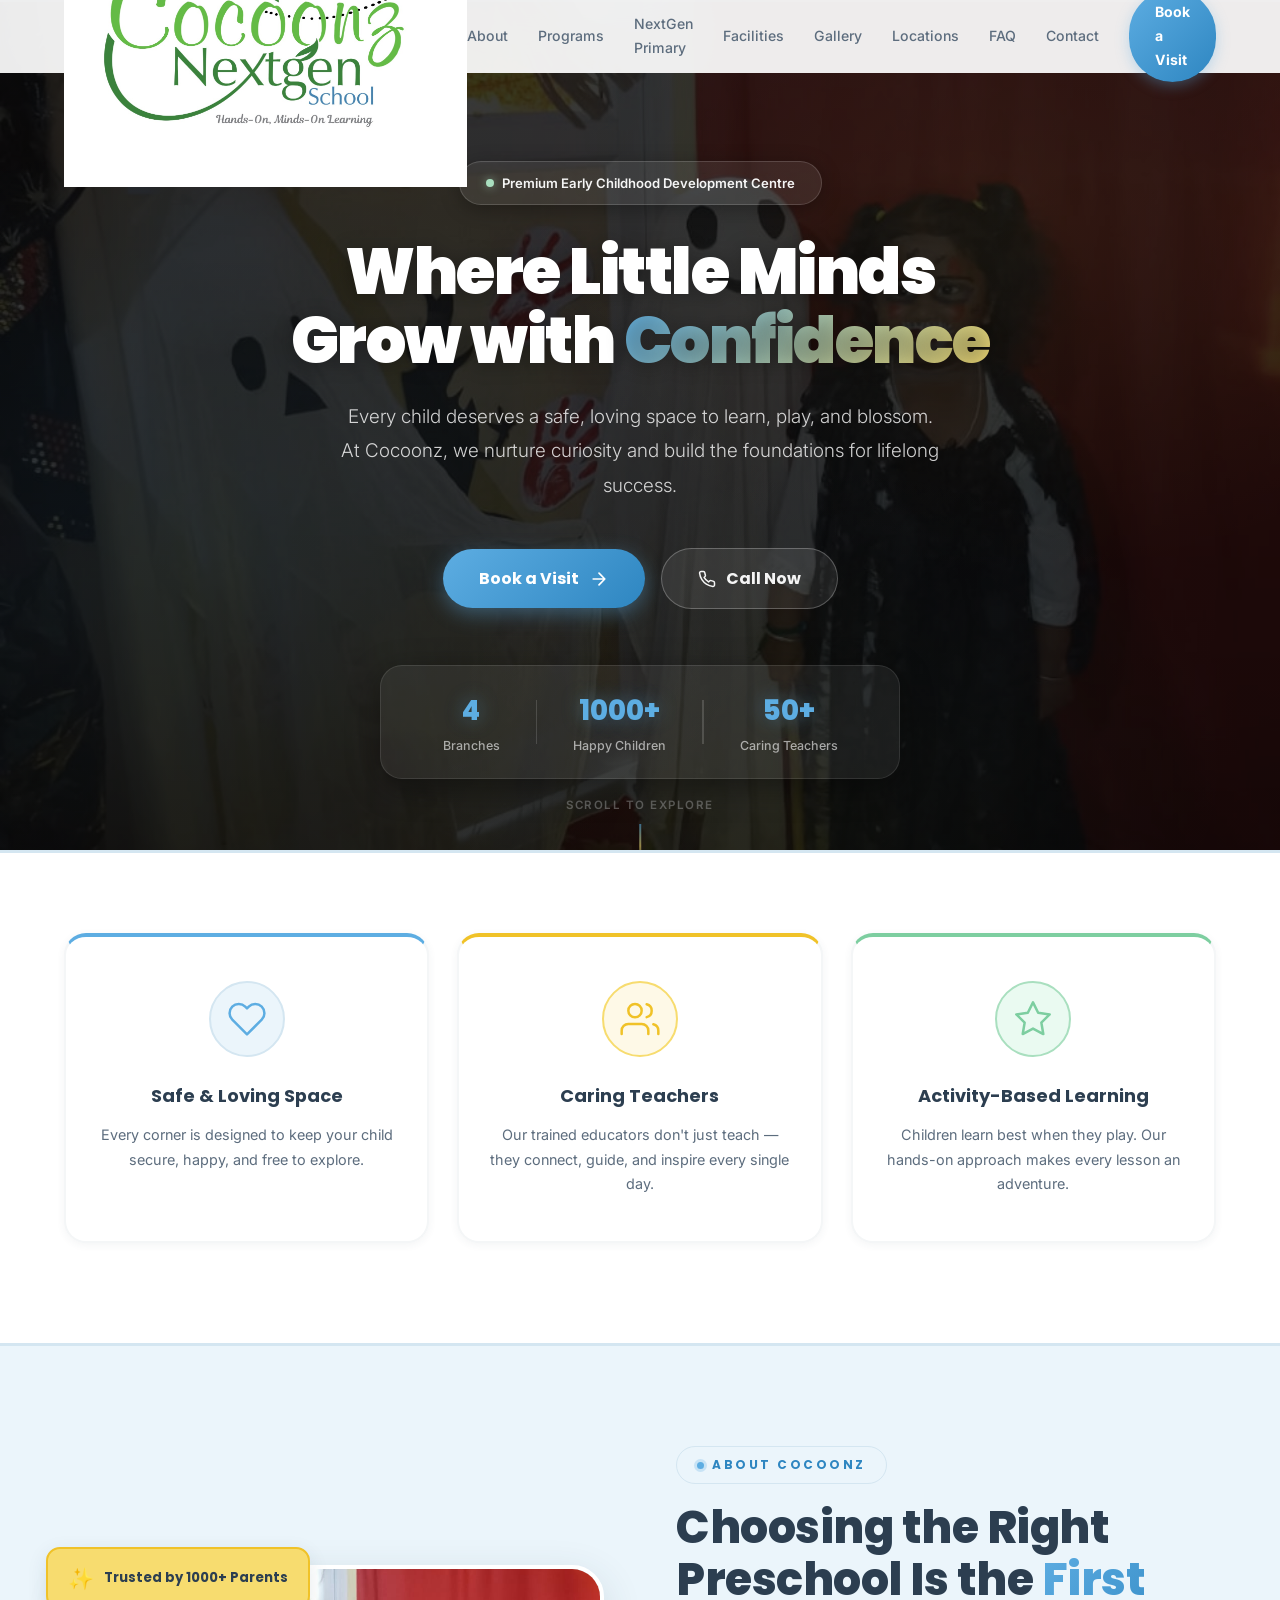
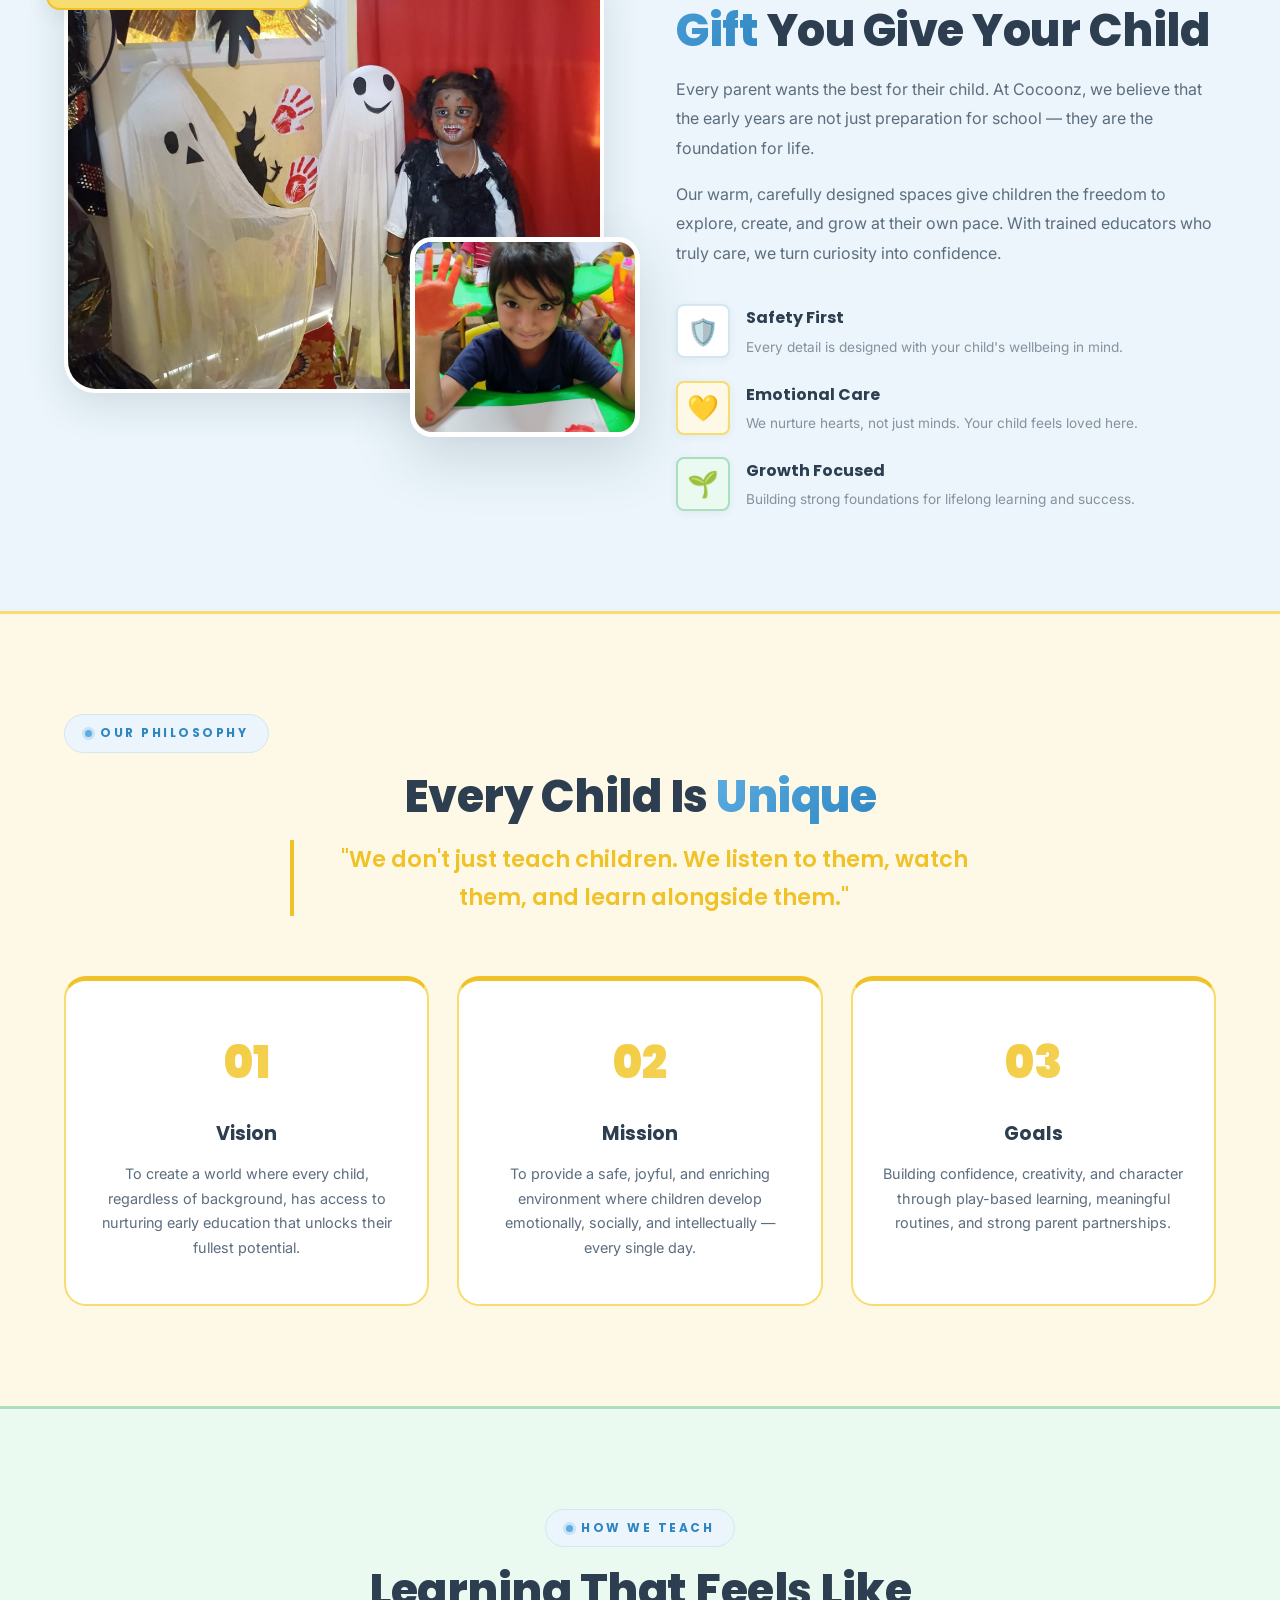
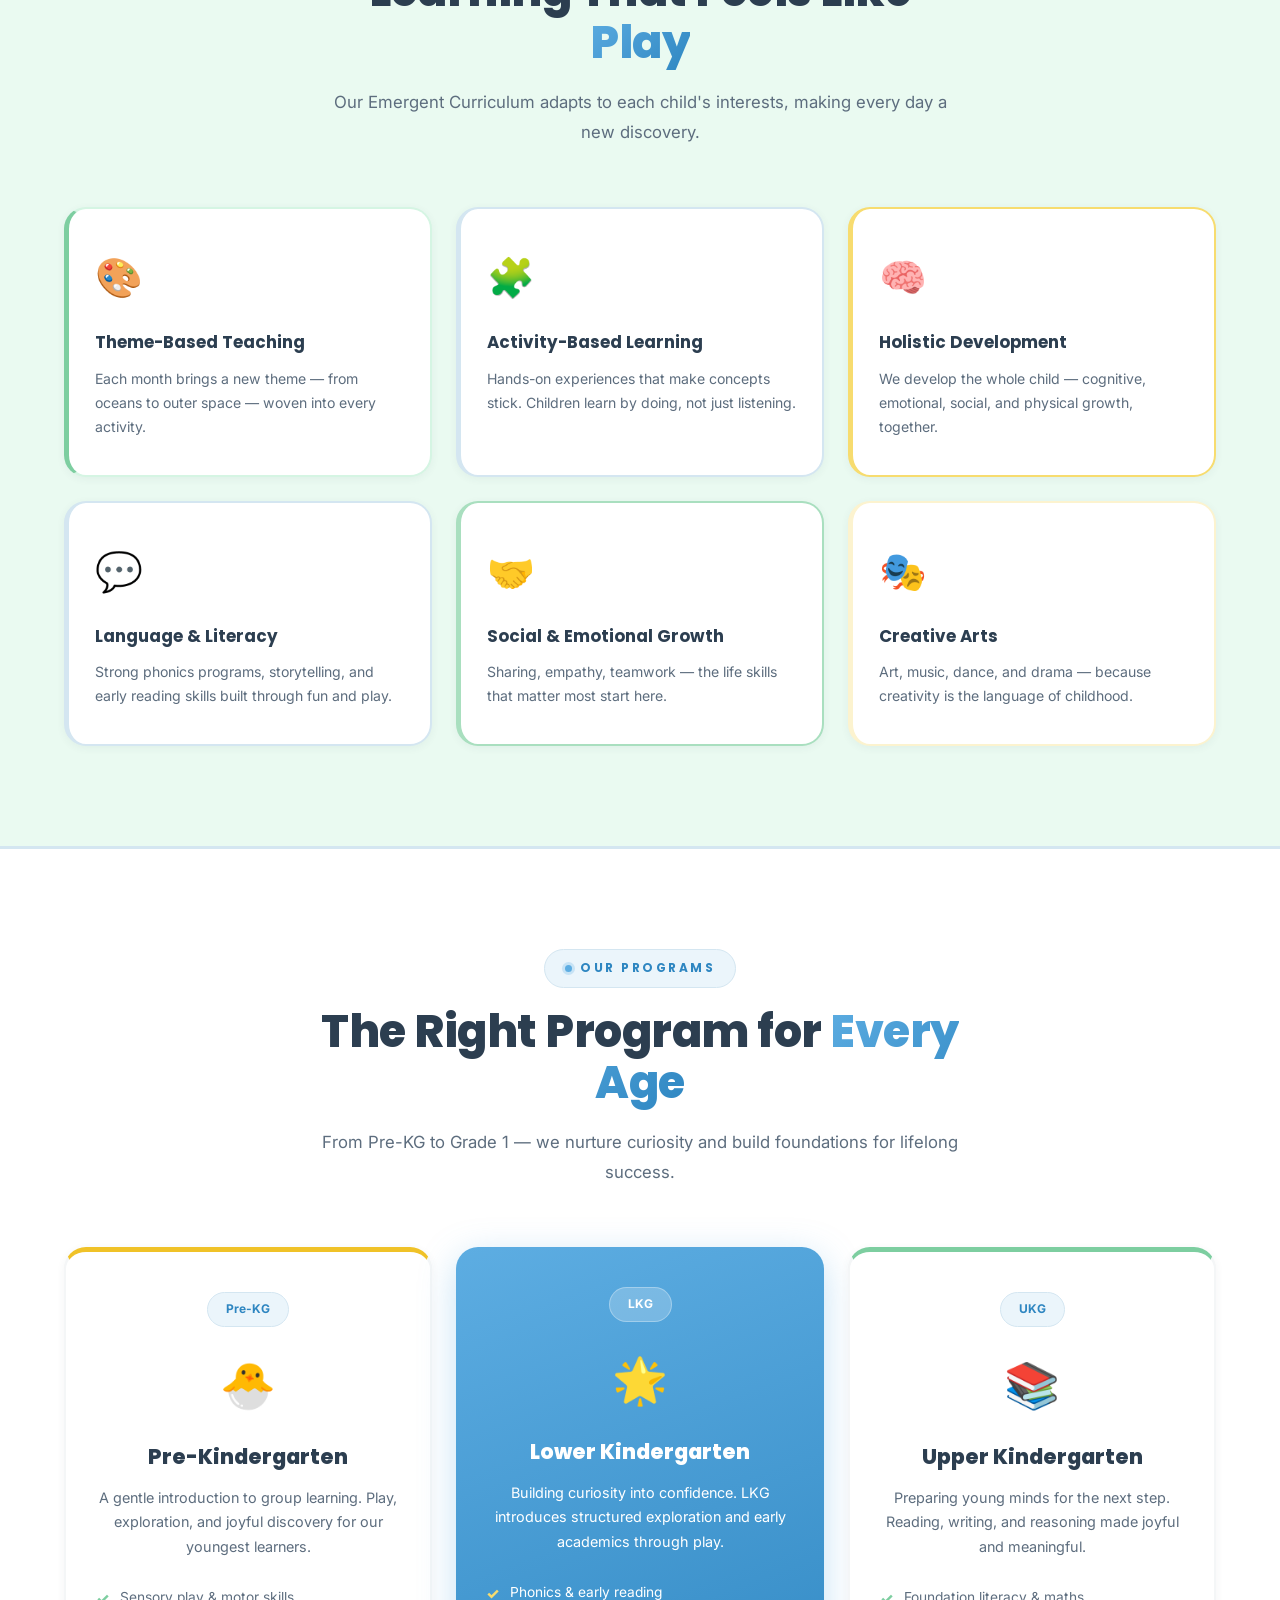
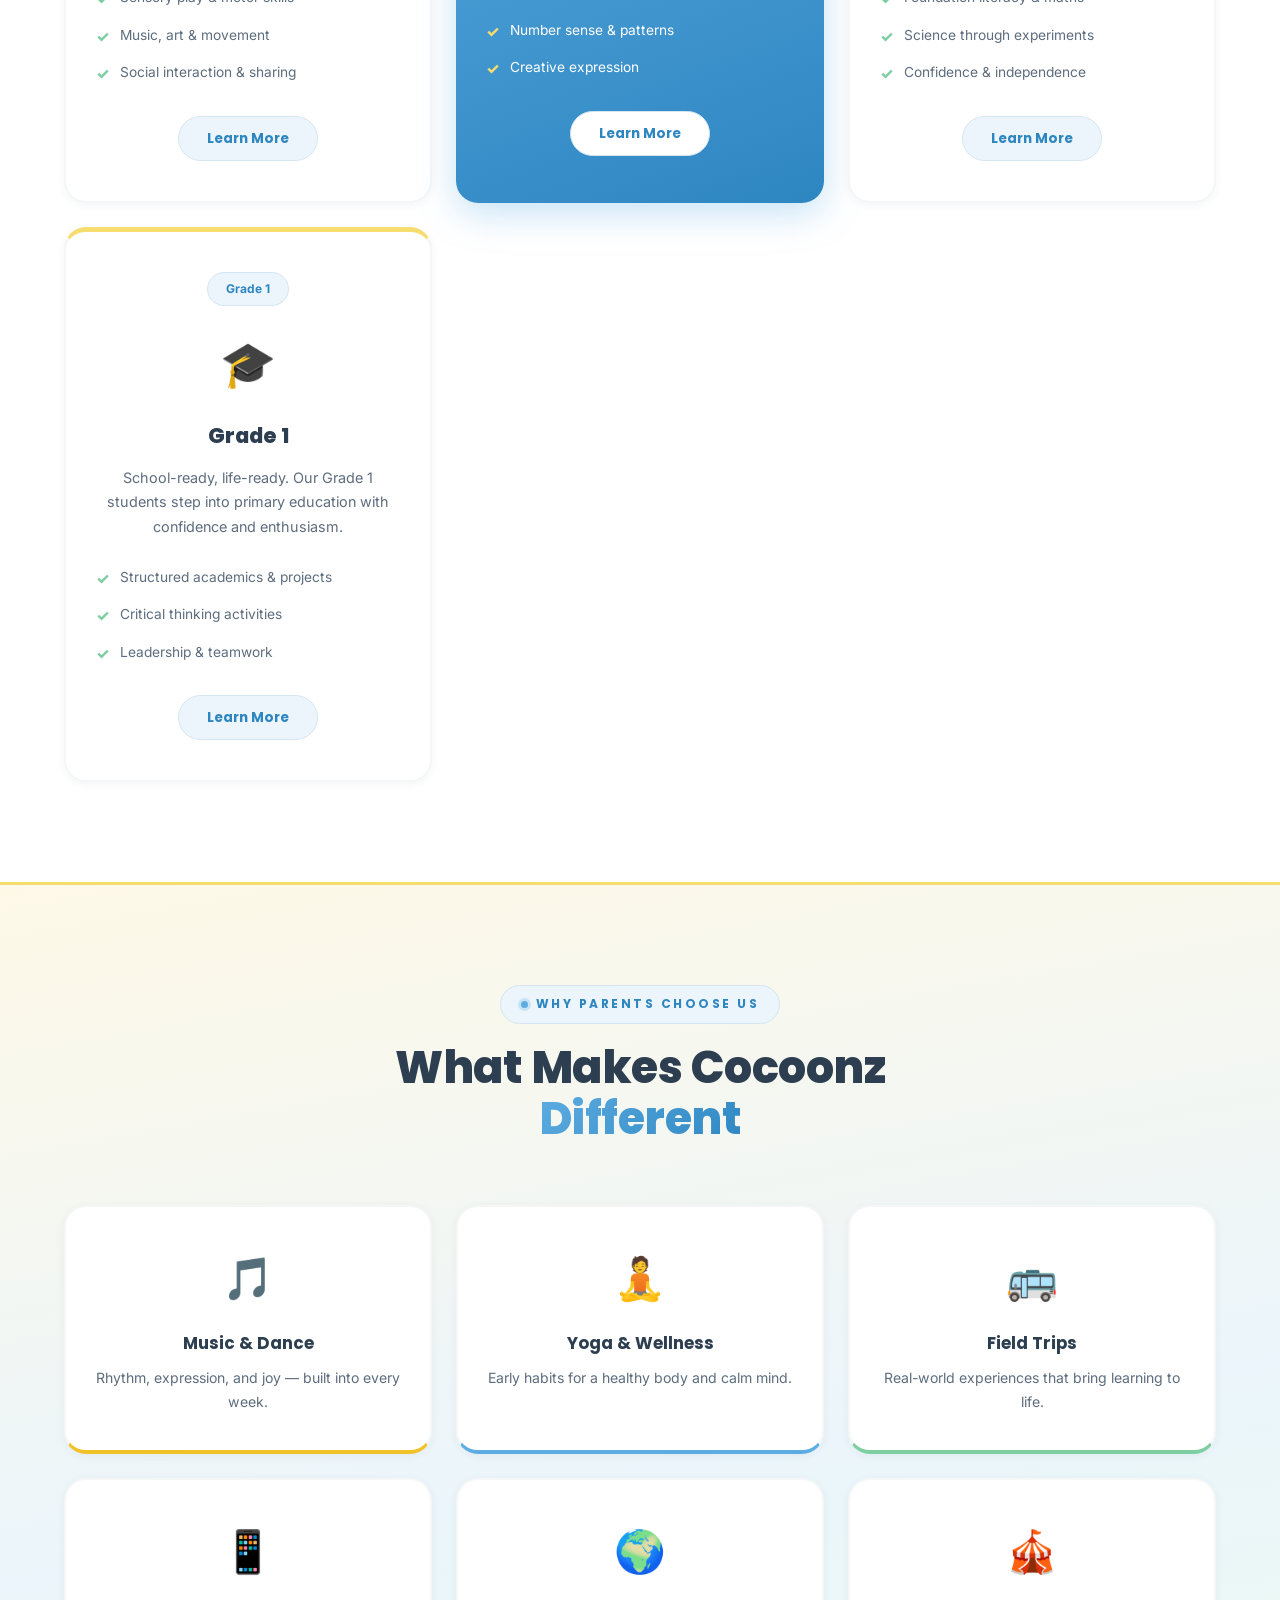
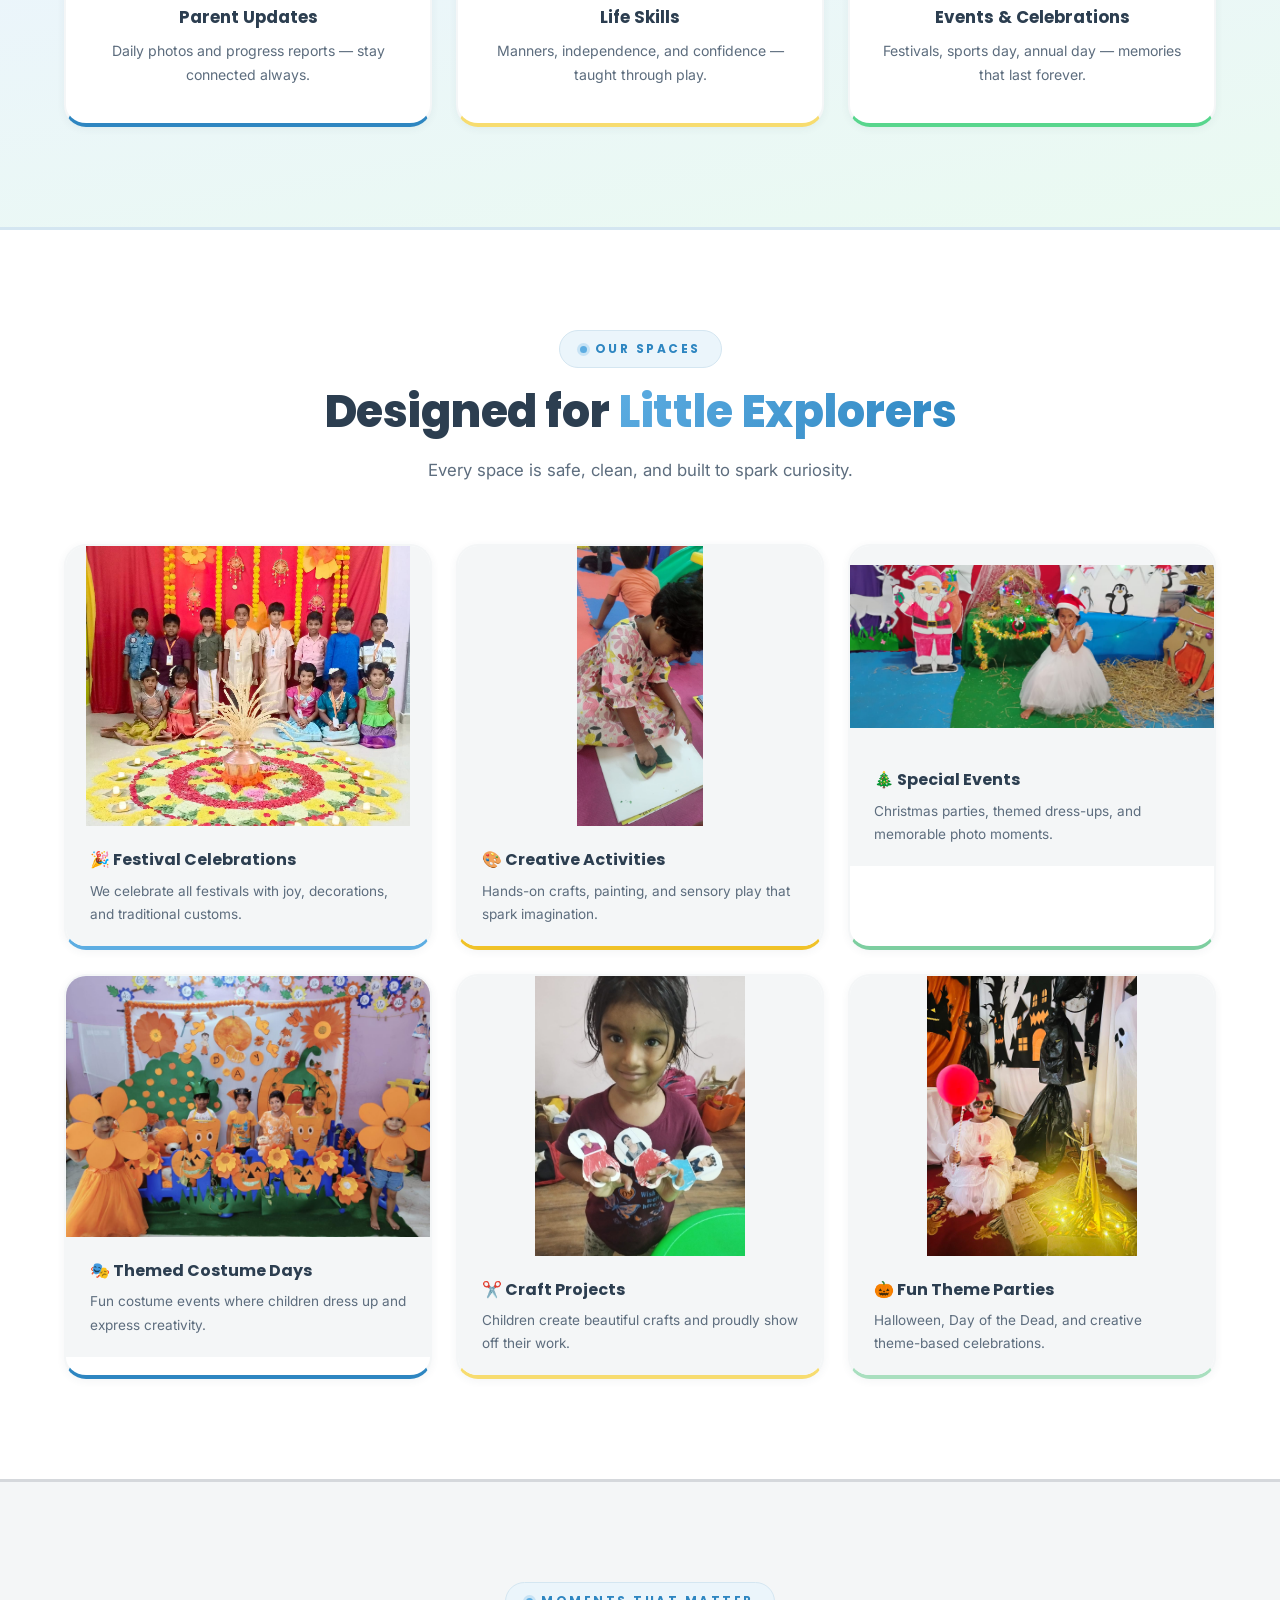
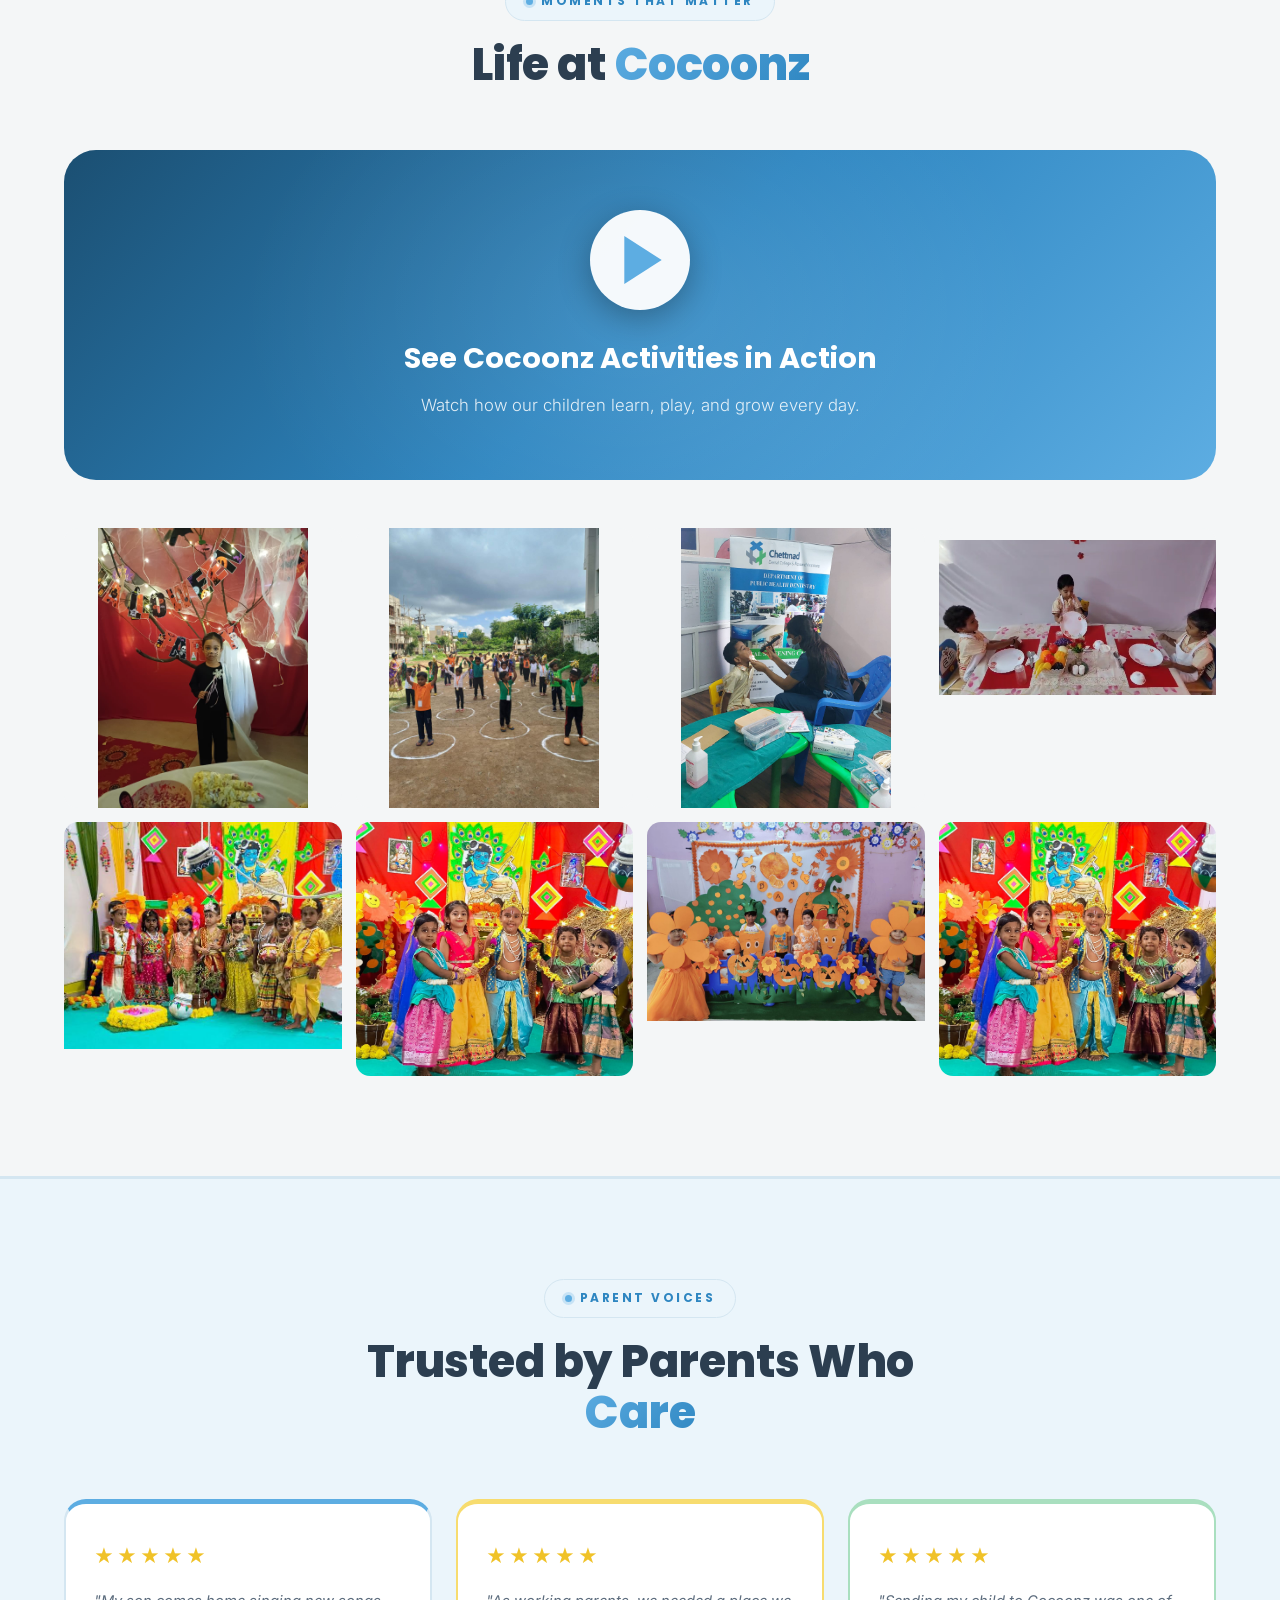
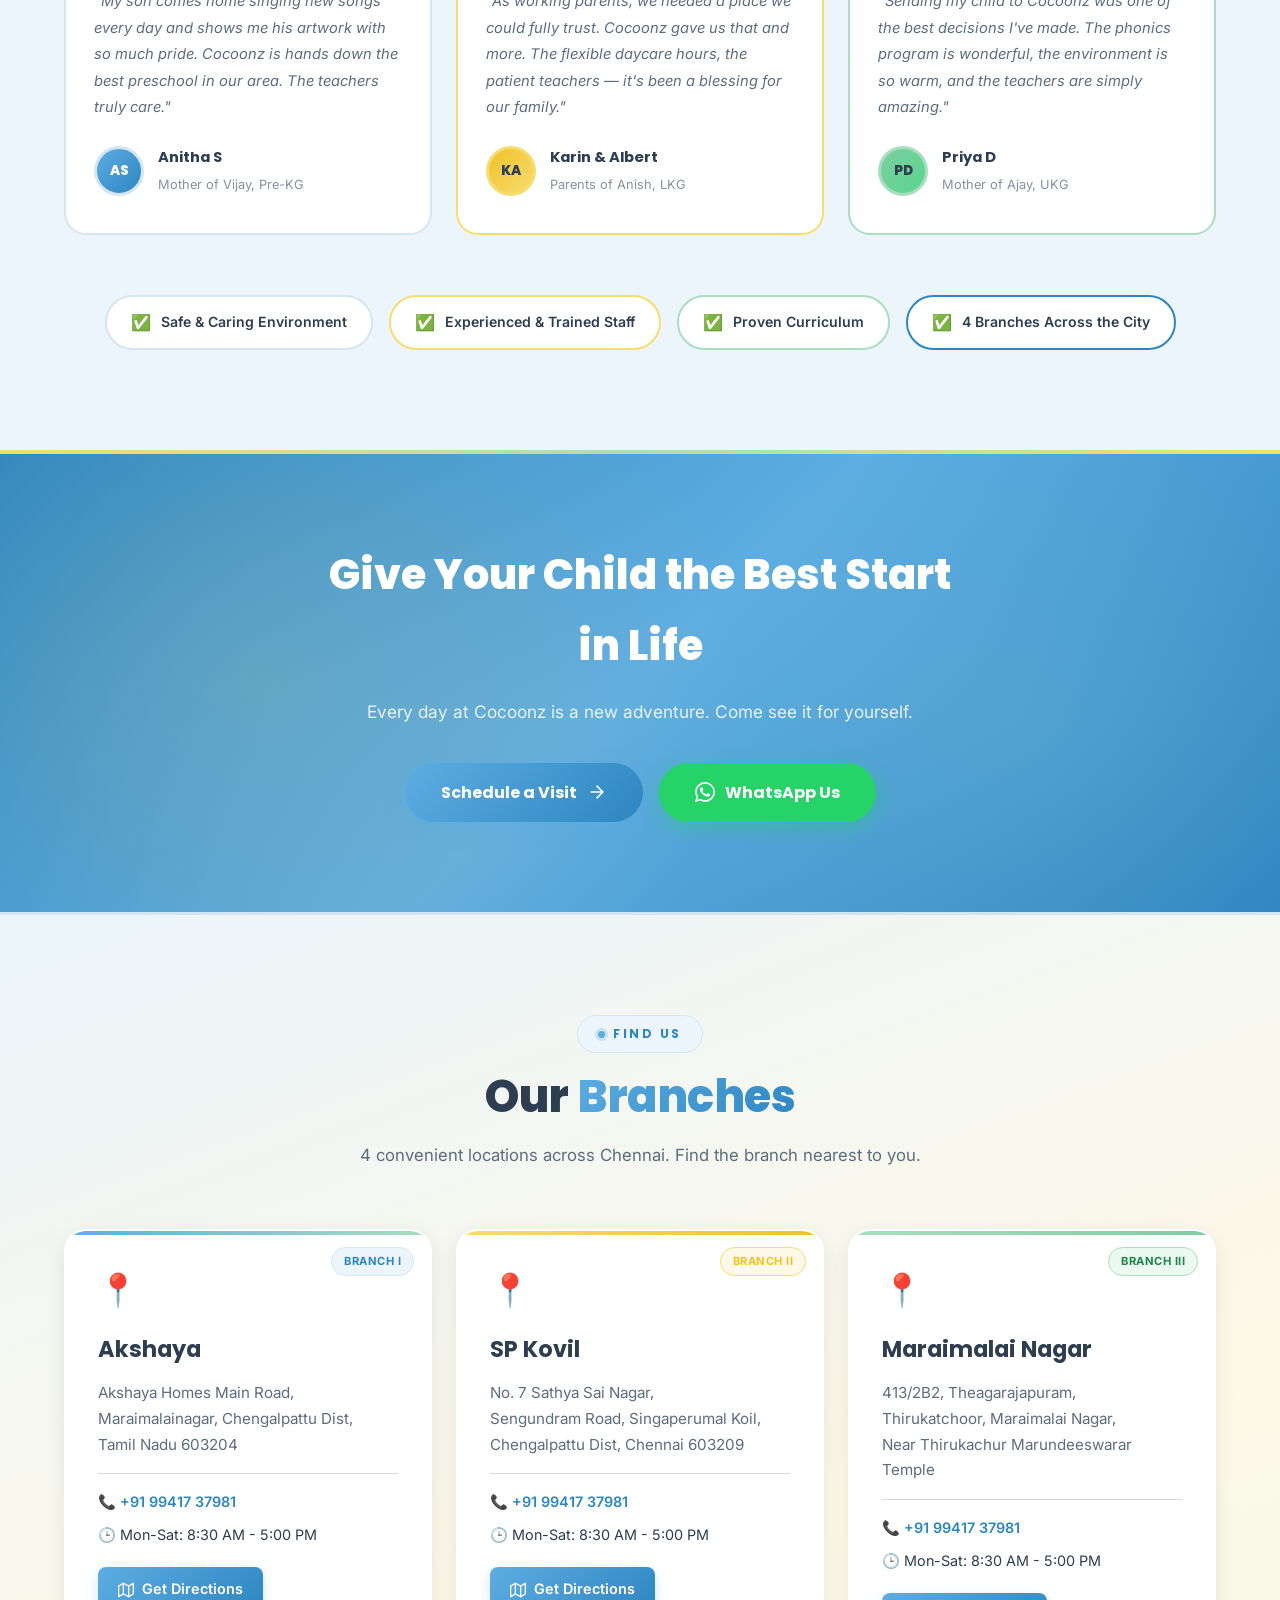
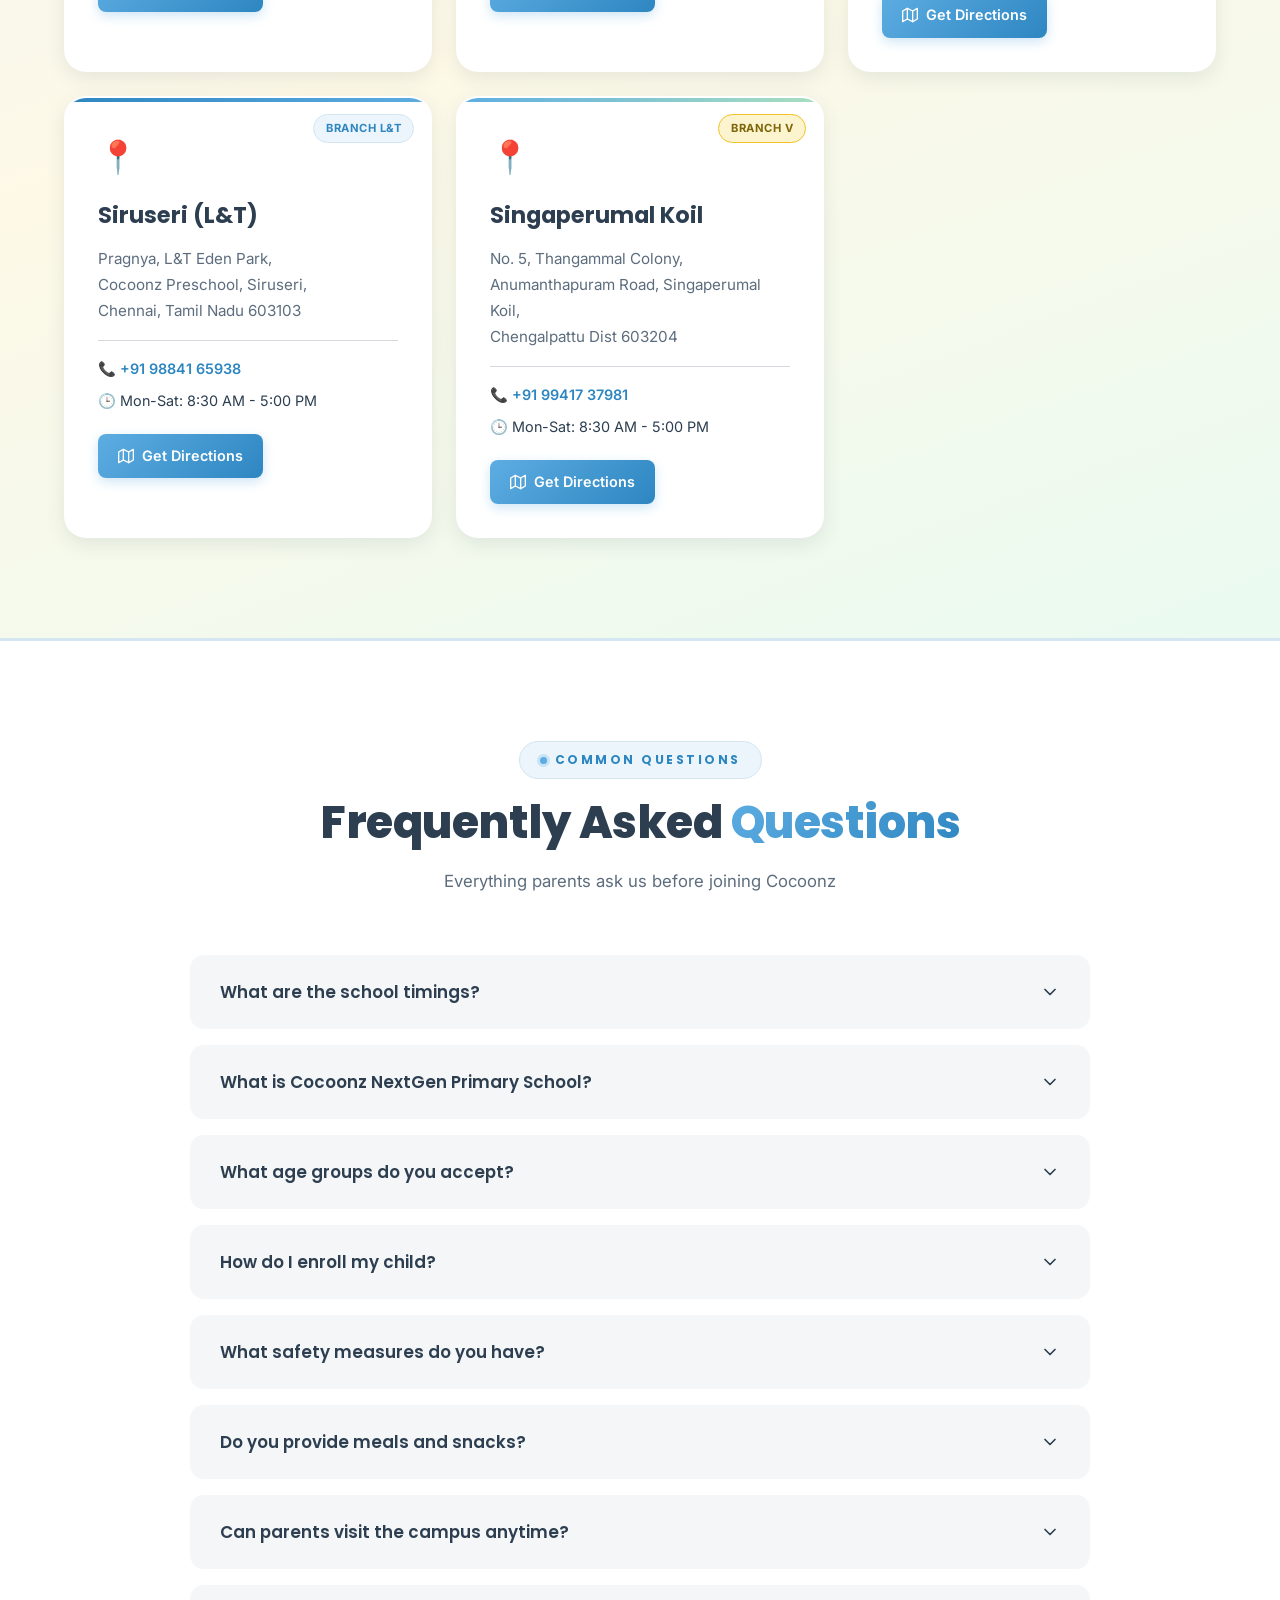
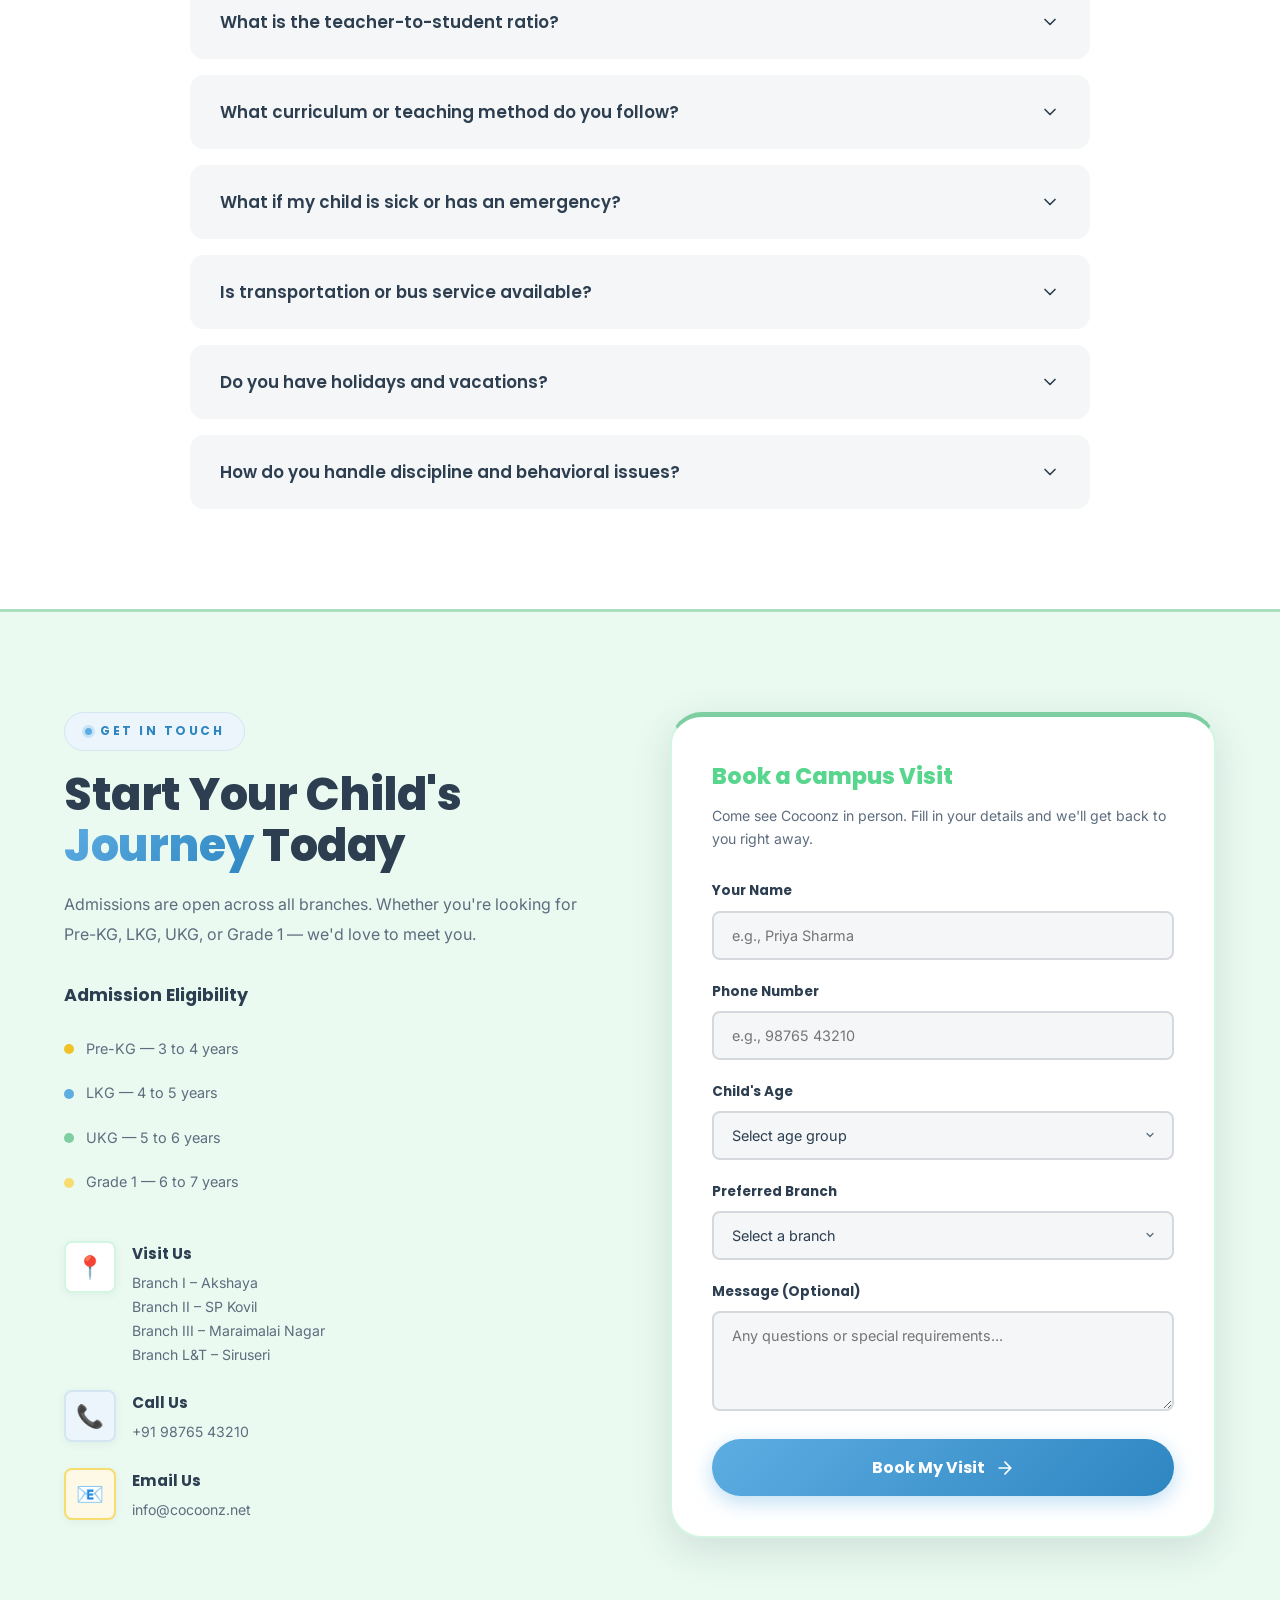
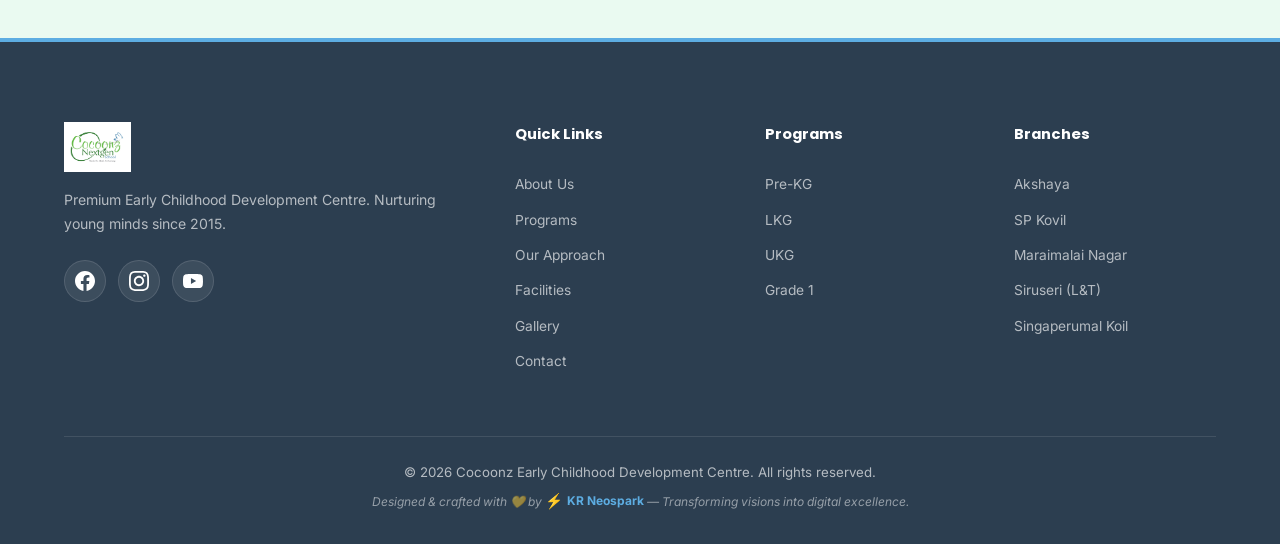
==== commit 266e9ae2: "Add Firebase integration with real-time gallery and parent feedback system" ====
--- a/website/index.html
+++ b/website/index.html
@@ -23,8 +23,7 @@
     <header class="header" id="header">
         <div class="container">
             <a href="#" class="logo">
-                <span class="logo-icon">🦋</span>
-                <span class="logo-text">Cocoonz</span>
+                <img src="images/cocoonz-logo.png" alt="Cocoonz" class="logo-image">
             </a>
             <nav class="nav" id="nav">
                 <a href="#about">About</a>
@@ -907,8 +906,7 @@
             <div class="footer-top">
                 <div class="footer-brand">
                     <a href="#" class="logo">
-                        <span class="logo-icon">🦋</span>
-                        <span class="logo-text">Cocoonz</span>
+                        <img src="images/cocoonz-logo.png" alt="Cocoonz" class="logo-image" style="max-height: 50px;">
                     </a>
                     <p>Premium Early Childhood Development Centre. Nurturing young minds since 2015.</p>
                     <div class="footer-social">
